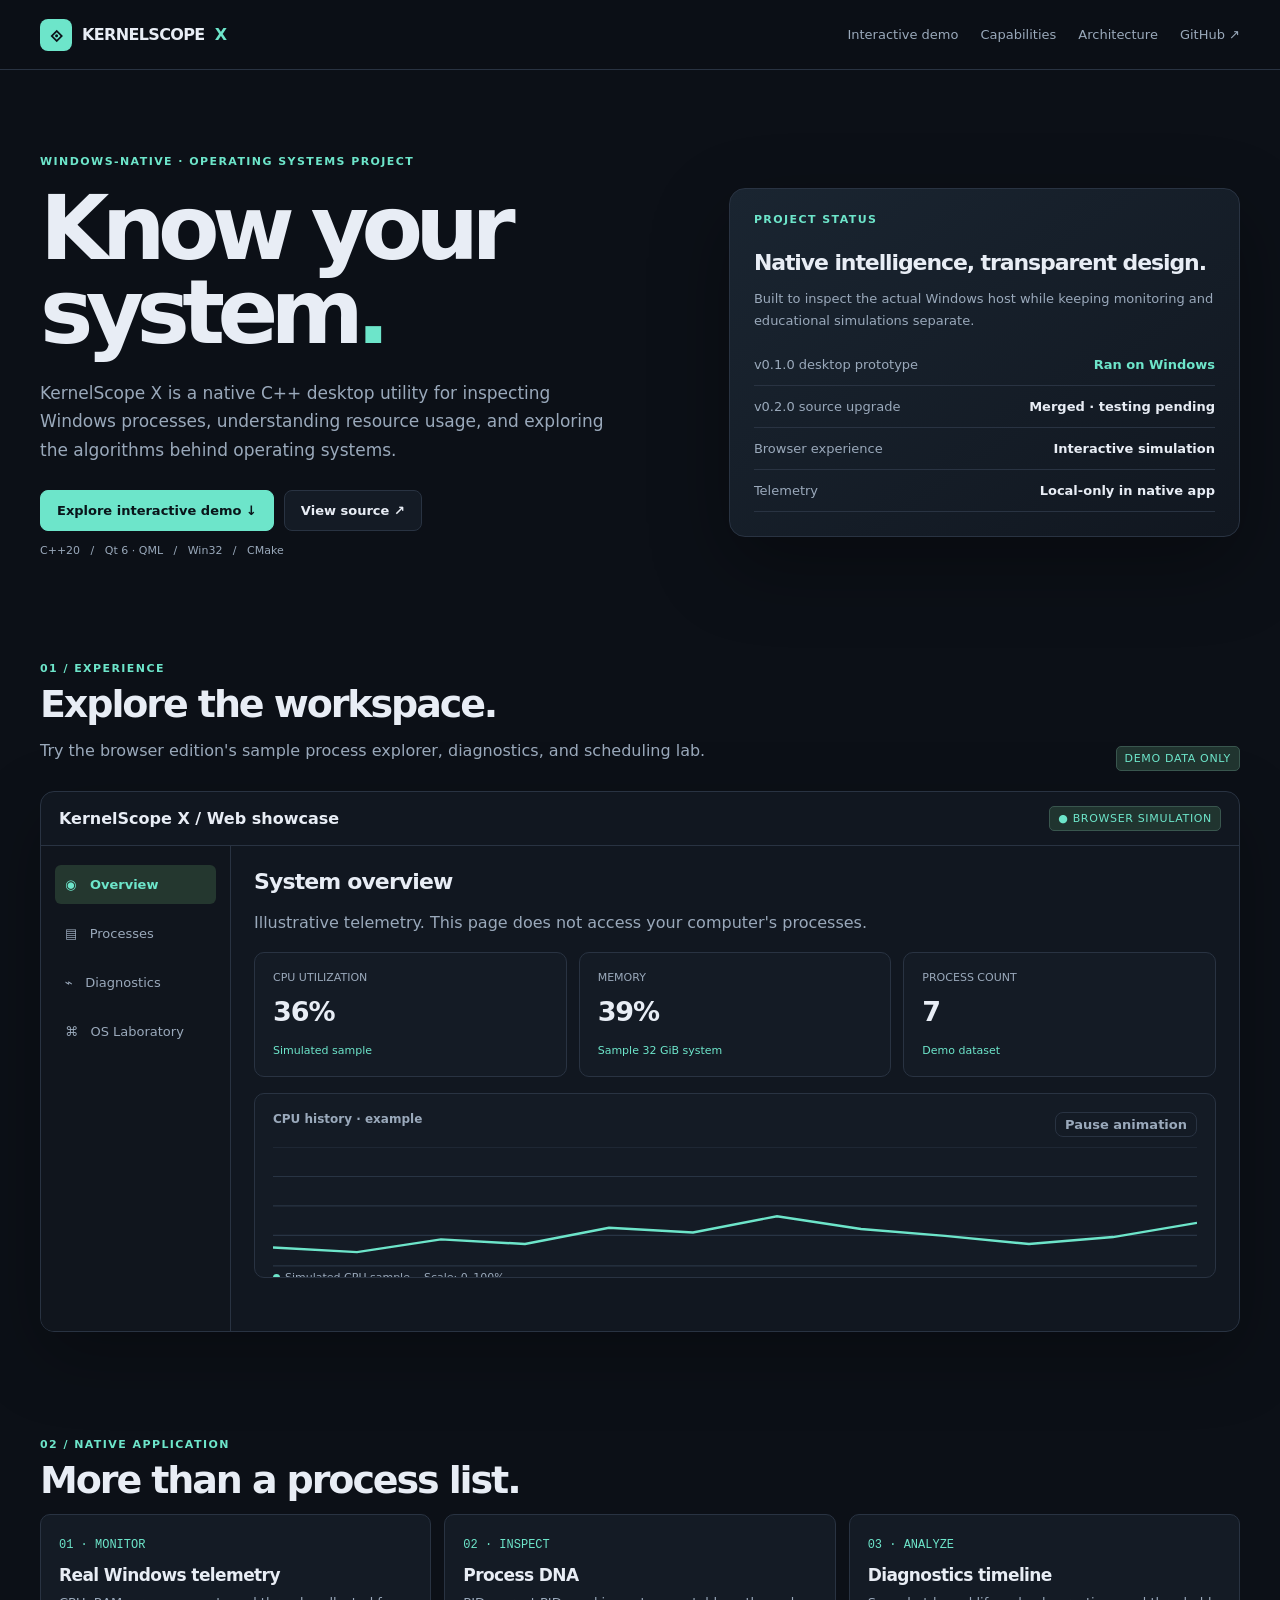
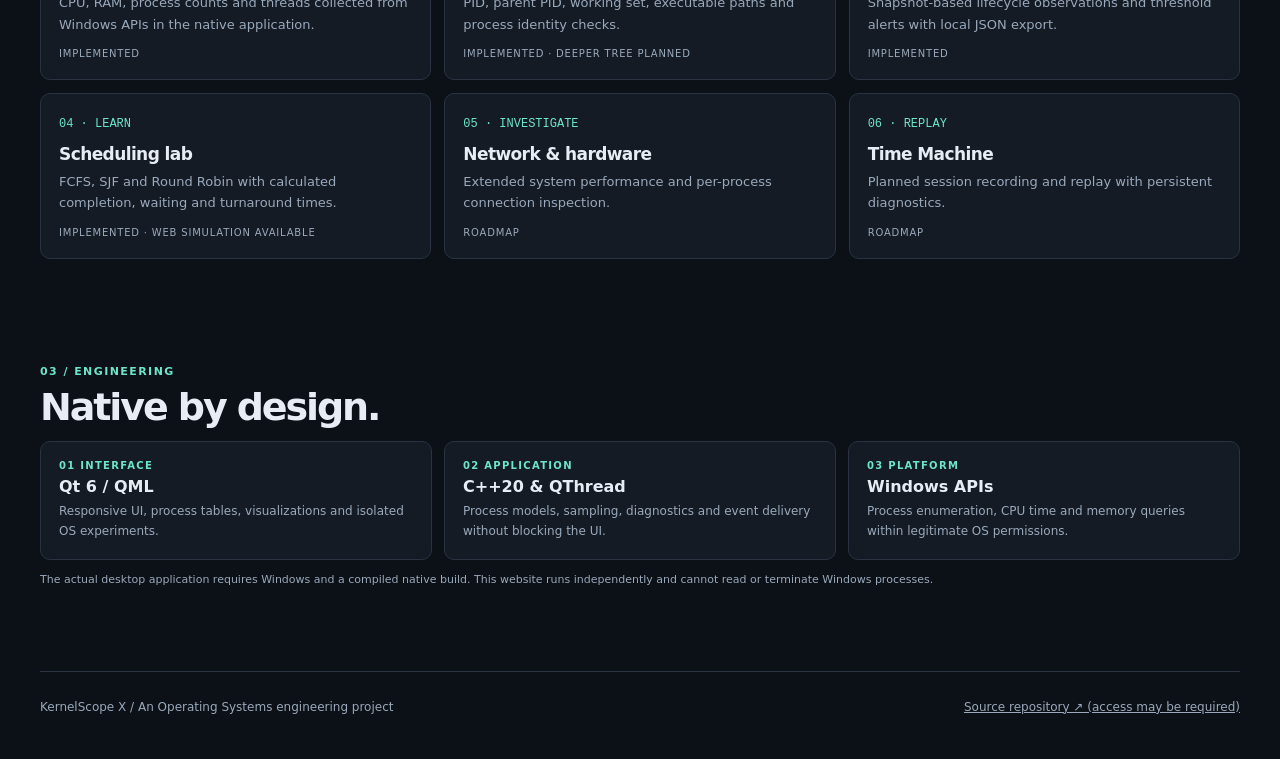
==== index.html @ 9f599de4 "Build interactive KernelScope X project showcase for GitHub Pages" ====
<!doctype html>
<html lang="en">
<head><meta charset="utf-8"><meta name="viewport" content="width=device-width,initial-scale=1"><meta name="description" content="KernelScope X — native Windows system intelligence and Operating Systems laboratory."><meta name="theme-color" content="#10151d"><title>KernelScope X — System Intelligence</title>
<style>
:root{color-scheme:dark;--bg:#0c1017;--panel:#141b25;--line:#293342;--txt:#e8edf5;--muted:#9aa9bb;--accent:#6de5ca;--blue:#93a8fc;--amber:#f6b879;font-family:Inter,"Segoe UI",system-ui,sans-serif}*{box-sizing:border-box}html{scroll-behavior:smooth}body{margin:0;background:var(--bg);color:var(--txt)}a{color:inherit;text-decoration:none}button,input,select,textarea{font:inherit}button,a,input,select,textarea{outline-offset:4px}button{cursor:pointer;color:inherit}header{height:70px;border-bottom:1px solid var(--line);display:flex;align-items:center;justify-content:space-between;gap:20px;padding:0 max(24px,calc((100vw - 1200px)/2));background:#0c1017e8;position:sticky;top:0;z-index:5;backdrop-filter:blur(14px)}.brand{font-weight:800;letter-spacing:-.04em;display:flex;gap:10px;align-items:center;white-space:nowrap}.mark{background:var(--accent);color:var(--bg);height:32px;width:32px;display:grid;place-items:center;border-radius:8px;font-size:21px}nav{display:flex;gap:22px;align-items:center;font-size:13px;color:var(--muted)}nav a:hover{color:var(--accent)}.wrap{width:min(1200px,calc(100% - 40px));margin:auto}.hero{padding:85px 0 55px;display:grid;grid-template-columns:1fr .8fr;gap:50px;align-items:center}.eyebrow,.label{font-size:11px;letter-spacing:.13em;color:var(--accent);font-weight:700;text-transform:uppercase}.hero h1{font-size:clamp(3rem,7vw,6.1rem);letter-spacing:-.085em;line-height:.94;margin:18px 0 25px;font-weight:750}.hero h1 span{color:var(--accent)}p{color:var(--muted);line-height:1.65}.lead{font-size:17px;max-width:580px}.actions{display:flex;flex-wrap:wrap;gap:10px;margin-top:26px}.btn{display:inline-flex;justify-content:center;align-items:center;gap:8px;border-radius:8px;padding:12px 16px;background:var(--panel);border:1px solid var(--line);font-weight:650;font-size:13px}.btn:hover{border-color:var(--accent)}.primary{background:var(--accent);border-color:var(--accent);color:#09151a}.system{border:1px solid var(--line);border-radius:16px;padding:24px;background:linear-gradient(145deg,#1a2531,#111720);box-shadow:0 28px 80px #0005}.system h2{font-size:22px;letter-spacing:-.05em;margin:24px 0 4px}.system .line{display:flex;justify-content:space-between;border-bottom:1px solid var(--line);padding:13px 0;gap:12px;font-size:13px}.system .line span:first-child{color:var(--muted)}.system p{font-size:13px}.section{padding:36px 0 70px;scroll-margin-top:70px}.section h2{font-size:clamp(25px,4vw,38px);letter-spacing:-.055em;margin:7px 0 12px}.section-heading{display:flex;justify-content:space-between;align-items:end;gap:16px;margin-bottom:20px}.section-heading p{margin:7px 0}.app{border:1px solid var(--line);border-radius:14px;overflow:hidden;background:#111720;box-shadow:0 25px 70px #0004}.appbar{display:flex;align-items:center;justify-content:space-between;padding:14px 18px;border-bottom:1px solid var(--line);gap:8px}.pill{font-size:11px;letter-spacing:.06em;background:#20342f;border:1px solid #39564e;color:var(--accent);padding:5px 8px;border-radius:5px;white-space:nowrap}.workspace{display:grid;grid-template-columns:190px 1fr;min-height:485px}.sidebar{padding:14px;border-right:1px solid var(--line);background:#10151d}.sidebar button{width:100%;border:0;background:none;text-align:left;color:var(--muted);padding:12px 10px;margin:5px 0;border-radius:6px;font-size:13px;white-space:nowrap}.sidebar button.active{background:#24372f;color:var(--accent);font-weight:700}.view{padding:23px;min-width:0}.view h3{margin:0 0 4px;font-size:22px;letter-spacing:-.04em}.view>p{font-size:12px;margin:4px 0 18px}.metrics{display:grid;grid-template-columns:repeat(3,1fr);gap:12px}.card,.metric,.feature{border:1px solid var(--line);border-radius:10px;background:var(--panel);padding:18px}.metric small{font-size:11px;color:var(--muted);display:block}.metric strong{font-size:27px;font-weight:710;letter-spacing:-.04em;display:block;margin:12px 0}.metric span{font-size:11px;color:var(--accent)}.chart{height:185px;position:relative;margin-top:16px;overflow:hidden}.chart svg{width:100%;height:120px;margin-top:10px}.chart-head{display:flex;justify-content:space-between;font-size:12px;color:var(--muted)}.legend{display:flex;gap:14px;flex-wrap:wrap;font-size:11px;color:var(--muted)}.dot{display:inline-block;width:7px;height:7px;background:var(--accent);border-radius:50%;margin-right:5px}.toolbar{display:flex;gap:8px;flex-wrap:wrap;margin-bottom:12px}input,select,textarea{border:1px solid #3a485c;background:#0e141d;color:var(--txt);padding:10px 12px;border-radius:7px;max-width:100%}input{min-width:0;flex:1}textarea{resize:vertical;width:100%;min-height:110px;font:13px/1.6 Consolas,monospace}.table-scroll{overflow:auto;max-height:285px;border:1px solid var(--line);border-radius:7px}table{border-collapse:collapse;width:100%;font-size:12px;text-align:left;white-space:nowrap}th{color:var(--muted);font-size:10px;text-transform:uppercase;letter-spacing:.06em;background:#202936;position:sticky;top:0}td,th{padding:12px;border-bottom:1px solid var(--line)}tbody tr:last-child td{border:0}tbody tr[data-pid]{cursor:pointer}tbody tr[data-pid]:hover,tbody tr.selected{background:#24372f}.inspector{margin-top:12px;display:flex;gap:22px;flex-wrap:wrap;font-size:12px;color:var(--muted)}.inspector b{color:var(--txt)}.notice{background:#2a241d;color:#efc69d;border:1px solid #59432a;padding:12px;border-radius:7px;font-size:12px;line-height:1.5}.events{margin-top:12px;display:grid;gap:6px}.event{display:grid;grid-template-columns:65px 1fr;gap:10px;border-bottom:1px solid var(--line);padding:13px 0;font-size:12px}.event time{color:var(--muted)}.lab{display:grid;grid-template-columns:1fr 1fr;gap:14px}.result{margin-top:14px;display:flex;gap:8px;flex-wrap:wrap}.result>div{flex:1;min-width:96px;background:var(--panel);border:1px solid var(--line);padding:12px;border-radius:7px;font-size:11px;color:var(--muted)}.result strong{display:block;font-size:22px;color:var(--txt);margin-top:5px}.gantt{display:flex;margin-top:15px;border-radius:6px;overflow:hidden;min-height:36px;font-size:11px;align-items:stretch}.gantt span{display:grid;place-items:center;min-width:0;overflow:hidden;white-space:nowrap;color:#0d1720;font-weight:700;border-right:1px solid #1b2937}.features{display:grid;grid-template-columns:repeat(3,1fr);gap:13px}.feature h3{font-size:17px;margin:13px 0 5px;letter-spacing:-.035em}.feature p{font-size:13px;margin:7px 0}.feature .num{font:12px monospace;color:var(--accent)}.feature .status{color:var(--muted);font-size:10px;text-transform:uppercase;letter-spacing:.08em}.architecture{display:grid;grid-template-columns:repeat(3,1fr);gap:12px}.architecture .card{position:relative}.architecture b{display:block;margin:6px 0}.architecture p{font-size:12px;margin:0}.footer{border-top:1px solid var(--line);display:flex;justify-content:space-between;gap:20px;flex-wrap:wrap;padding:28px 0 45px;font-size:12px;color:var(--muted)}.footer a{text-decoration:underline}.tiny{font-size:11px!important;color:var(--muted)}[hidden]{display:none!important}.error{color:#ffb7a9;font-size:12px}.architecture .label{font-size:10px}button:focus-visible,a:focus-visible,input:focus-visible,select:focus-visible,textarea:focus-visible{outline:2px solid var(--accent)}
@media(max-width:850px){.hero{grid-template-columns:1fr;gap:24px;padding:52px 0 30px}.workspace{grid-template-columns:1fr}.sidebar{display:flex;overflow:auto;border-right:0;border-bottom:1px solid var(--line);gap:4px;padding:8px}.sidebar button{width:auto;margin:0}.features{grid-template-columns:repeat(2,1fr)}.architecture{grid-template-columns:1fr}.metrics{gap:8px}.metric{padding:12px}.view{padding:16px}.hero h1{max-width:620px}nav{gap:13px}nav a:not(:last-child){display:none}}@media(max-width:480px){.wrap{width:calc(100% - 24px)}.metrics{grid-template-columns:1fr 1fr}.features,.lab{grid-template-columns:1fr}.hero h1{font-size:3.7rem}.section-heading{display:block}.appbar{padding:12px}.appbar b{font-size:13px}.chart{padding:12px}.view{padding:12px}.sidebar button{font-size:12px}.metric strong{font-size:23px}.section{padding-bottom:42px}}
</style>
</head><body>
<header><a class="brand" href="#top"><span class="mark" aria-hidden="true">⟐</span> KERNELSCOPE <span style="color:var(--accent)">X</span></a><nav><a href="#demo">Interactive demo</a><a href="#features">Capabilities</a><a href="#architecture">Architecture</a><a href="https://github.com/sudip09-sys/KernelScope-X">GitHub ↗</a></nav></header>
<main id="top" class="wrap">
<section class="hero"><div><div class="eyebrow">Windows-native · Operating Systems project</div><h1>Know your<br>system<span>.</span></h1><p class="lead">KernelScope X is a native C++ desktop utility for inspecting Windows processes, understanding resource usage, and exploring the algorithms behind operating systems.</p><div class="actions"><a href="#demo" class="btn primary">Explore interactive demo ↓</a><a href="https://github.com/sudip09-sys/KernelScope-X" class="btn">View source ↗</a></div><p class="tiny">C++20 &nbsp; / &nbsp; Qt 6 · QML &nbsp; / &nbsp; Win32 &nbsp; / &nbsp; CMake</p></div>
<div class="system"><div class="label">Project status</div><h2>Native intelligence, transparent design.</h2><p>Built to inspect the actual Windows host while keeping monitoring and educational simulations separate.</p><div class="line"><span>v0.1.0 desktop prototype</span><b style="color:var(--accent)">Ran on Windows</b></div><div class="line"><span>v0.2.0 source upgrade</span><b>Merged · testing pending</b></div><div class="line"><span>Browser experience</span><b>Interactive simulation</b></div><div class="line"><span>Telemetry</span><b>Local-only in native app</b></div></div>
</section>
<section id="demo" class="section"><div class="section-heading"><div><div class="eyebrow">01 / Experience</div><h2>Explore the workspace.</h2><p>Try the browser edition's sample process explorer, diagnostics, and scheduling lab.</p></div><span class="pill">DEMO DATA ONLY</span></div>
<div class="app"><div class="appbar"><b>KernelScope X / Web showcase</b><span class="pill">● BROWSER SIMULATION</span></div><div class="workspace">
<div class="sidebar" role="tablist" aria-label="Demo modules"><button role="tab" aria-selected="true" aria-controls="overview" class="active" data-view="overview">◉ &nbsp; Overview</button><button role="tab" aria-selected="false" aria-controls="processes" data-view="processes">▤ &nbsp; Processes</button><button role="tab" aria-selected="false" aria-controls="diagnostics" data-view="diagnostics">⌁ &nbsp; Diagnostics</button><button role="tab" aria-selected="false" aria-controls="lab" data-view="lab">⌘ &nbsp; OS Laboratory</button></div>
<div class="view">
<section role="tabpanel" id="overview"><h3>System overview</h3><p>Illustrative telemetry. This page does not access your computer's processes.</p><div class="metrics"><div class="metric"><small>CPU UTILIZATION</small><strong id="cpu">24%</strong><span>Simulated sample</span></div><div class="metric"><small>MEMORY</small><strong id="ram">39%</strong><span>Sample 32 GiB system</span></div><div class="metric"><small>PROCESS COUNT</small><strong>7</strong><span>Demo dataset</span></div></div><div class="card chart"><div class="chart-head"><b>CPU history · example</b><button class="btn" id="play" style="padding:4px 9px">Pause animation</button></div><svg viewBox="0 0 530 110" preserveAspectRatio="none" role="img" aria-label="Simulated CPU utilization line chart"><path d="M0 0H530 M0 27H530 M0 54H530 M0 81H530 M0 109H530" stroke="#283444" fill="none"/><polyline id="graph" fill="none" stroke="#6de5ca" stroke-width="2.4" vector-effect="non-scaling-stroke" points="0,95 80,78 160,87 240,48 320,74 400,53 530,82"/></svg><div class="legend"><span><i class="dot"></i>Simulated CPU sample</span><span>Scale: 0–100%</span></div></div></section>
<section role="tabpanel" id="processes" hidden><h3>Process explorer</h3><p>Search, sort, and inspect a fictional process dataset. No system actions are performed.</p><div class="toolbar"><input id="search" placeholder="Search name or PID" aria-label="Search processes"><select id="sort" aria-label="Sort sample processes"><option value="cpu">CPU descending</option><option value="ram">Memory descending</option><option value="name">Name A–Z</option><option value="pid">PID ascending</option></select></div><div class="table-scroll"><table><thead><tr><th>Process</th><th>PID</th><th>CPU</th><th>Memory</th><th>Threads</th></tr></thead><tbody id="rows"></tbody></table></div><div class="card inspector" id="inspector" aria-live="polite">Select a sample process to inspect its PID and parent.</div></section>
<section role="tabpanel" id="diagnostics" hidden><h3>Diagnostics</h3><p>Example resource observations and process lifecycle events.</p><div class="notice">Demo rule: three consecutive CPU samples above 85% trigger a sustained-high-CPU observation in the native desktop app.</div><div class="events"><div class="event"><time>10:41:05</time><span><b style="color:var(--accent)">START</b> editor.exe · PID 4120</span></div><div class="event"><time>10:41:08</time><span><b>OBSERVE</b> CPU sample rising</span></div><div class="event"><time>10:41:11</time><span><b style="color:var(--amber)">ALERT</b> Sustained high CPU · sample</span></div><div class="event"><time>10:41:16</time><span><b>EXIT</b> sample-worker.exe · PID 6112</span></div></div><p class="tiny">All events above are illustrative, not recorded from your device.</p></section>
<section role="tabpanel" id="lab" hidden><h3>CPU scheduling laboratory</h3><p>Enter a workload and calculate an actual simulated CPU schedule directly in your browser.</p><div class="lab"><div><label class="tiny" for="jobs">Process, arrival, burst (one per line)</label><textarea id="jobs" spellcheck="false">P1,0,8
P2,1,4
P3,2,9
P4,3,5</textarea></div><div><label class="tiny" for="algo">Scheduling algorithm</label><select id="algo" style="display:block;width:100%;margin-bottom:8px"><option>FCFS</option><option>SJF</option><option>Round Robin</option></select><label class="tiny" for="quantum">Time quantum (Round Robin)</label><input type="number" id="quantum" min="1" max="1000" value="3" style="width:100%;margin-bottom:8px"><button class="btn primary" id="run" style="width:100%">Run simulation</button></div></div><div id="error" class="error" role="alert"></div><div id="gantt" class="gantt" aria-label="Scheduling Gantt chart"></div><div id="segments" class="tiny" style="margin-top:5px;overflow-wrap:anywhere"></div><div id="results" class="result" aria-live="polite"></div><div class="table-scroll" style="margin-top:12px;max-height:180px"><table><thead><tr><th>Process</th><th>Arrival</th><th>Burst</th><th>Completion</th><th>Waiting</th><th>Turnaround</th><th>Response</th></tr></thead><tbody id="schedule"></tbody></table></div></section>
</div></div></div></section>
<section id="features" class="section"><div class="eyebrow">02 / Native application</div><h2>More than a process list.</h2><div class="features"><article class="feature"><span class="num">01 · MONITOR</span><h3>Real Windows telemetry</h3><p>CPU, RAM, process counts and threads collected from Windows APIs in the native application.</p><span class="status">Implemented</span></article><article class="feature"><span class="num">02 · INSPECT</span><h3>Process DNA</h3><p>PID, parent PID, working set, executable paths and process identity checks.</p><span class="status">Implemented · deeper tree planned</span></article><article class="feature"><span class="num">03 · ANALYZE</span><h3>Diagnostics timeline</h3><p>Snapshot-based lifecycle observations and threshold alerts with local JSON export.</p><span class="status">Implemented</span></article><article class="feature"><span class="num">04 · LEARN</span><h3>Scheduling lab</h3><p>FCFS, SJF and Round Robin with calculated completion, waiting and turnaround times.</p><span class="status">Implemented · web simulation available</span></article><article class="feature"><span class="num">05 · INVESTIGATE</span><h3>Network &amp; hardware</h3><p>Extended system performance and per-process connection inspection.</p><span class="status">Roadmap</span></article><article class="feature"><span class="num">06 · REPLAY</span><h3>Time Machine</h3><p>Planned session recording and replay with persistent diagnostics.</p><span class="status">Roadmap</span></article></div></section>
<section id="architecture" class="section"><div class="eyebrow">03 / Engineering</div><h2>Native by design.</h2><div class="architecture"><div class="card"><div class="label">01 Interface</div><b>Qt 6 / QML</b><p>Responsive UI, process tables, visualizations and isolated OS experiments.</p></div><div class="card"><div class="label">02 Application</div><b>C++20 &amp; QThread</b><p>Process models, sampling, diagnostics and event delivery without blocking the UI.</p></div><div class="card"><div class="label">03 Platform</div><b>Windows APIs</b><p>Process enumeration, CPU time and memory queries within legitimate OS permissions.</p></div></div><p class="tiny">The actual desktop application requires Windows and a compiled native build. This website runs independently and cannot read or terminate Windows processes.</p></section>
<footer class="footer"><span>KernelScope X / An Operating Systems engineering project</span><a href="https://github.com/sudip09-sys/KernelScope-X">Source repository ↗ (access may be required)</a></footer>
</main>
<script>
"use strict";
const $=id=>document.getElementById(id);
const tabs=[...document.querySelectorAll("[data-view]")];
tabs.forEach(btn=>btn.addEventListener("click",()=>{tabs.forEach(b=>{const selected=b===btn;b.classList.toggle("active",selected);b.setAttribute("aria-selected",String(selected));$(b.dataset.view).hidden=!selected});}));
let sample=[12,15,11,22,18,32,28,42,31,25,18,24],playing=true;
function tick(){if(!playing||document.hidden)return;const n=Math.max(4,Math.min(88,sample.at(-1)+(Math.random()-.48)*25));sample.push(n);sample.shift();$("cpu").textContent=Math.round(n)+"%";$("graph").setAttribute("points",sample.map((v,i)=>i*530/(sample.length-1)+","+(108-v*1.06)).join(" "));}
$("play").onclick=()=>{playing=!playing;$("play").textContent=playing?"Pause animation":"Resume animation"};setInterval(tick,1300);
const data=[{name:"editor.exe",pid:4120,ppid:1504,cpu:9.2,ram:570,threads:22},{name:"browser.exe",pid:5328,ppid:1504,cpu:7.1,ram:1264,threads:41},{name:"KernelScopeX.exe",pid:7032,ppid:1504,cpu:2.1,ram:186,threads:14},{name:"sample-worker.exe",pid:6112,ppid:4120,cpu:3.4,ram:94,threads:8},{name:"shell.exe",pid:1504,ppid:800,cpu:1.2,ram:230,threads:19},{name:"service-example.exe",pid:800,ppid:4,cpu:.4,ram:128,threads:7},{name:"audio-demo.exe",pid:2844,ppid:800,cpu:.6,ram:74,threads:5}];
let selected=null;function cells(row,values){values.forEach(v=>{const td=document.createElement("td");td.textContent=v;row.append(td)})}
function inspect(p){selected=p.pid;const el=$("inspector");el.replaceChildren();for(const [k,v] of [["Process",p.name],["PID",p.pid],["Parent PID",p.ppid],["Threads",p.threads]]){const a=document.createElement("span");a.textContent=k+": ";const b=document.createElement("b");b.textContent=v;a.append(b);el.append(a)}render()}
function render(){const q=$("search").value.toLowerCase().trim(),sort=$("sort").value;const list=data.filter(p=>p.name.toLowerCase().includes(q)||String(p.pid).includes(q));list.sort((a,b)=>sort==="name"?a.name.localeCompare(b.name):sort==="pid"?a.pid-b.pid:b[sort]-a[sort]);const body=$("rows");body.replaceChildren();for(const p of list){const tr=document.createElement("tr");tr.dataset.pid=p.pid;tr.tabIndex=0;tr.classList.toggle("selected",p.pid===selected);cells(tr,[p.name,p.pid,p.cpu.toFixed(1)+"%",p.ram+" MiB",p.threads]);tr.onclick=()=>inspect(p);tr.onkeydown=e=>{if(e.key==="Enter"||e.key===" "){e.preventDefault();inspect(p)}};body.append(tr)}if(!list.length){const tr=document.createElement("tr");const td=document.createElement("td");td.colSpan=5;td.textContent="No matching sample processes.";tr.append(td);body.append(tr)}}
$("search").oninput=render;$("sort").onchange=render;render();
function simulate(){
const error=$("error"),g=$("gantt"),out=$("results"),body=$("schedule");error.textContent="";g.replaceChildren();out.replaceChildren();body.replaceChildren();$("segments").textContent="";
try{
const lines=$("jobs").value.trim().split(/\r?\n/).filter(x=>x.trim());if(!lines.length||lines.length>24)throw Error("Enter between 1 and 24 processes.");
const names=new Set(),jobs=lines.map((l,i)=>{const a=l.split(",").map(x=>x.trim());if(a.length!==3||!a[0]||a[0].length>20||names.has(a[0])||!/^\d+$/.test(a[1])||!/^\d+$/.test(a[2]))throw Error("Use unique names and valid integer arrival/burst values.");names.add(a[0]);const arrival=Number(a[1]),burst=Number(a[2]);if(arrival>1000||burst<1||burst>1000)throw Error("Arrival must be 0–1000; burst must be 1–1000.");return{name:a[0],arrival,burst,left:burst,start:-1,finish:-1,i}});
const alg=$("algo").value,q=Number($("quantum").value);if(alg==="Round Robin"&&(!Number.isInteger(q)||q<1||q>1000))throw Error("Time quantum must be an integer from 1–1000.");
let t=0,n=0;const seg=[],order=jobs.slice().sort((a,b)=>a.arrival-b.arrival||a.i-b.i);function add(name,start,end){if(end<=start)return;const prev=seg.at(-1);if(prev&&prev.name===name&&prev.end===start)prev.end=end;else seg.push({name,start,end})}function run(p,d){if(p.start<0)p.start=t;add(p.name,t,t+d);t+=d;p.left-=d;if(!p.left){p.finish=t;n++}}
if(alg==="Round Robin"){let k=0,ready=[];while(n<jobs.length){while(k<order.length&&order[k].arrival<=t)ready.push(order[k++]);if(!ready.length){add("Idle",t,order[k].arrival);t=order[k].arrival;continue}const p=ready.shift();run(p,Math.min(q,p.left));while(k<order.length&&order[k].arrival<=t)ready.push(order[k++]);if(p.left)ready.push(p)}}else{while(n<jobs.length){const ready=order.filter(p=>p.left&&p.arrival<=t);if(!ready.length){const next=order.find(p=>p.left);add("Idle",t,next.arrival);t=next.arrival;continue}if(alg==="SJF")ready.sort((a,b)=>a.burst-b.burst||a.arrival-b.arrival||a.i-b.i);run(ready[0],ready[0].left)}}
let wait=0,turn=0,response=0;for(const p of jobs){const tat=p.finish-p.arrival,w=tat-p.burst,r=p.start-p.arrival;wait+=w;turn+=tat;response+=r;const tr=document.createElement("tr");cells(tr,[p.name,p.arrival,p.burst,p.finish,w,tat,r]);body.append(tr)}
for(const [name,v] of [["Average waiting",wait/jobs.length],["Average turnaround",turn/jobs.length],["Average response",response/jobs.length]]){const el=document.createElement("div");el.textContent=name;const strong=document.createElement("strong");strong.textContent=v.toFixed(2);el.append(strong);out.append(el)}
const colors=["#6de5ca","#93a8fc","#f6b879","#e59fce","#a9d293","#9dd5ef"];if(seg.length>500){$("segments").textContent="Schedule contains "+seg.length+" time segments; chart omitted for readability. Total time: "+t;}else{for(const s of seg){const bar=document.createElement("span");bar.style.flexGrow=s.end-s.start;bar.style.flexBasis="0";bar.style.background=s.name==="Idle"?"#8997a9":colors[jobs.findIndex(p=>p.name===s.name)%colors.length];bar.title=s.name+" | "+s.start+"–"+s.end;bar.textContent=s.name;g.append(bar)}$("segments").textContent=seg.slice(0,40).map(s=>s.name+" "+s.start+"–"+s.end).join(" · ")+(seg.length>40?" · …":"")+" | Total time: "+t}
}catch(e){error.textContent=e.message}}
$("run").onclick=simulate;simulate();
</script></body></html>
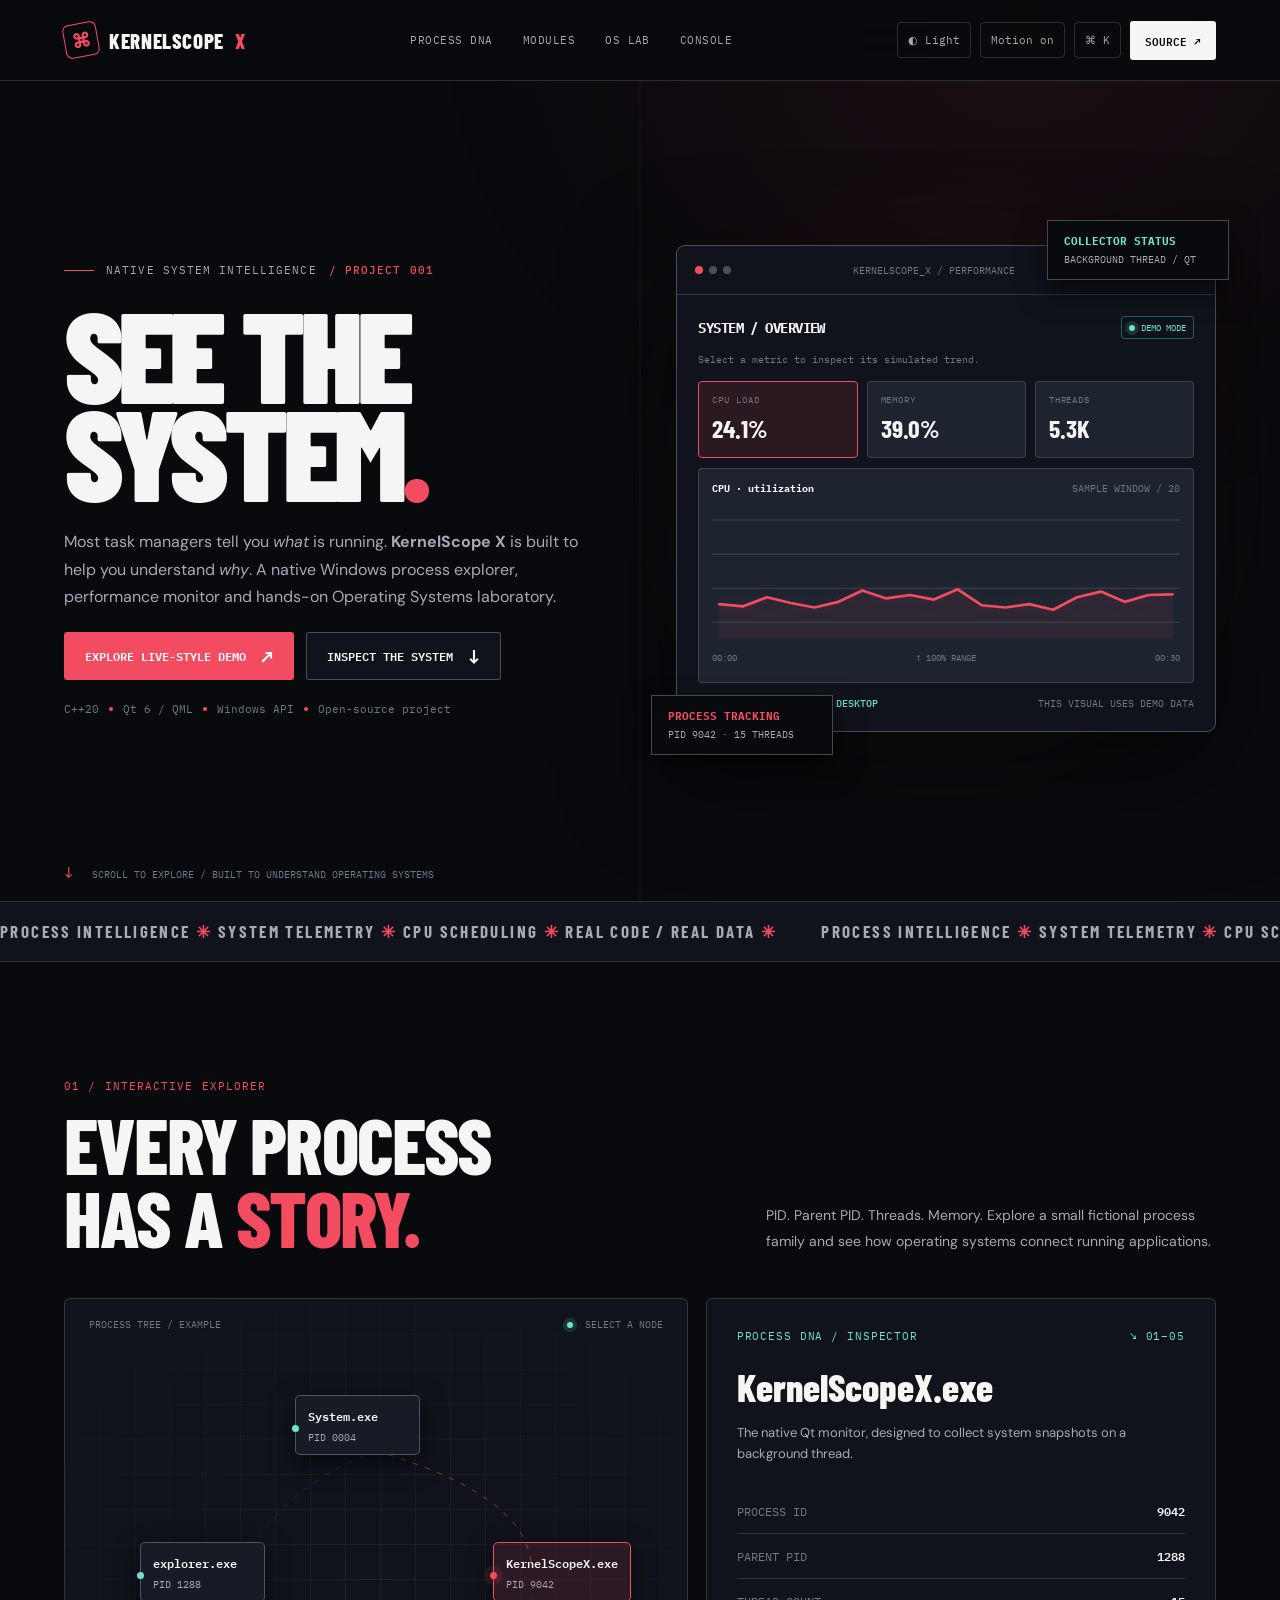
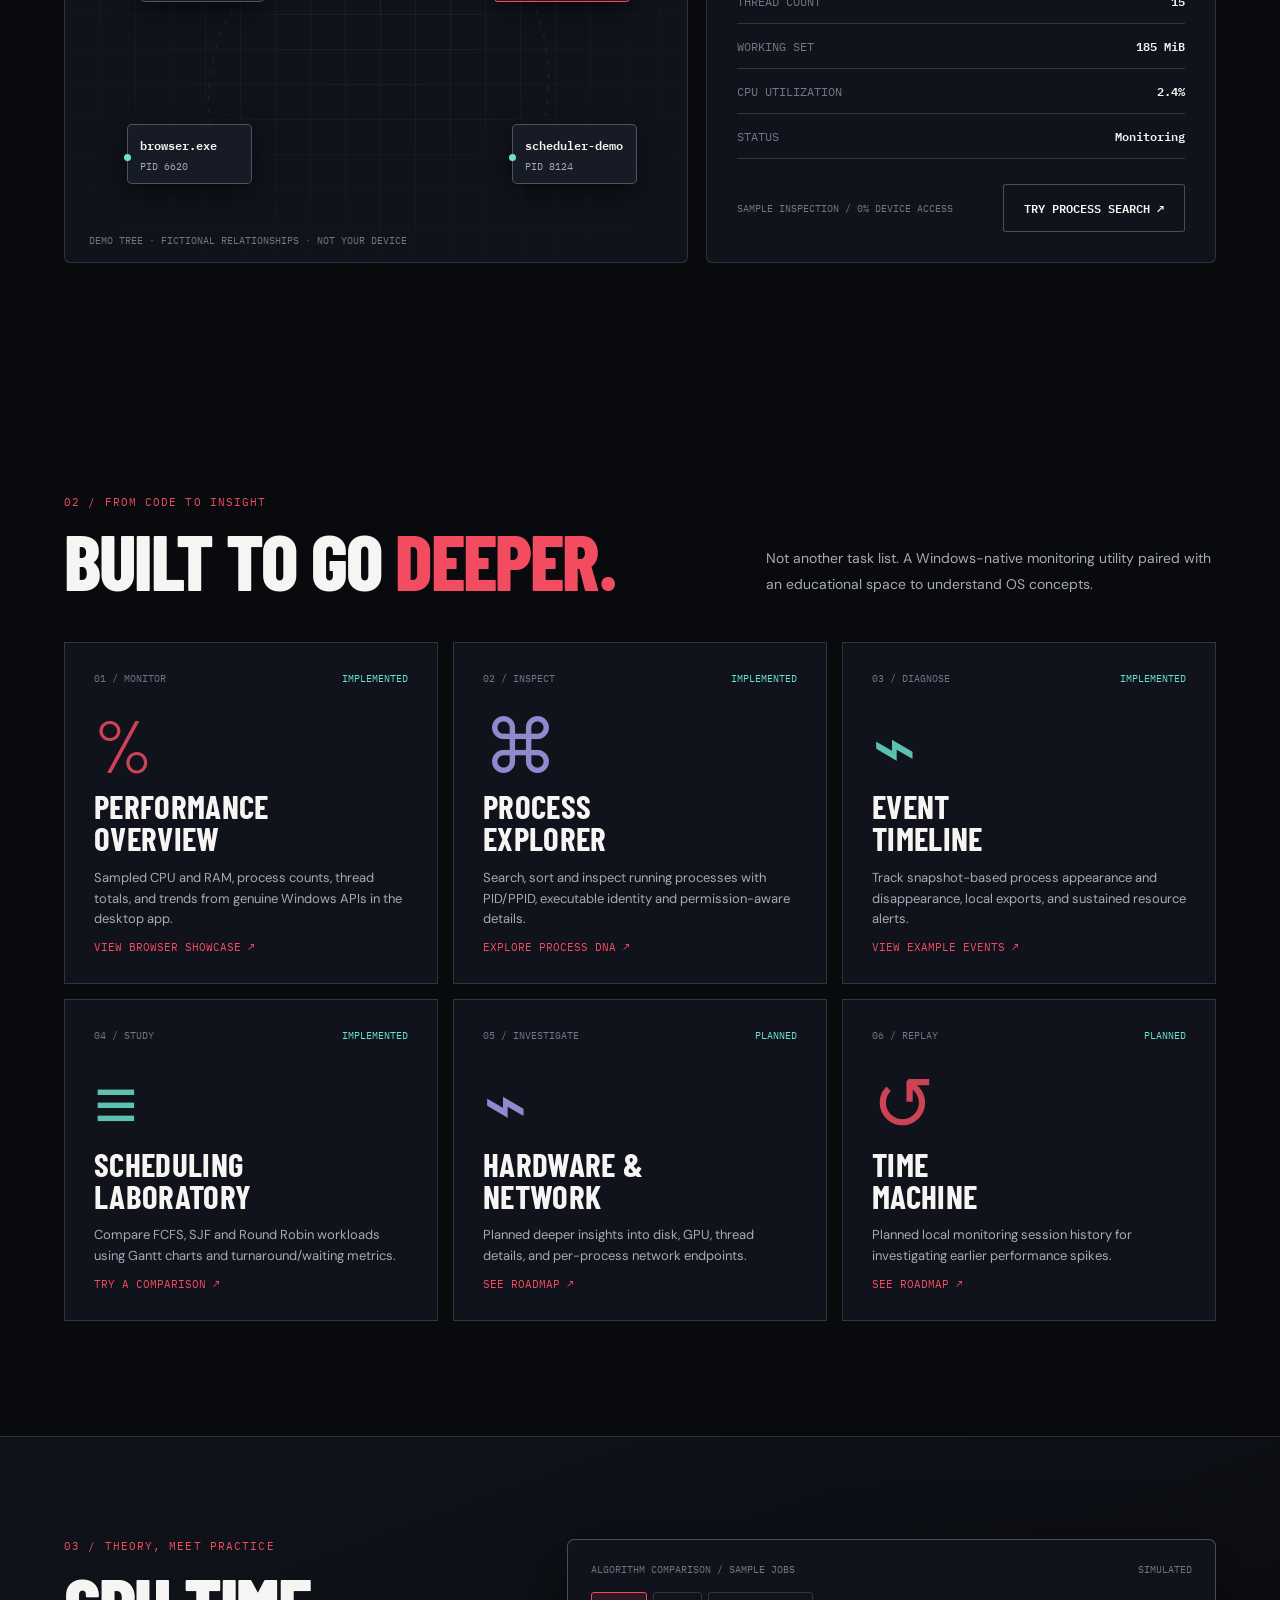
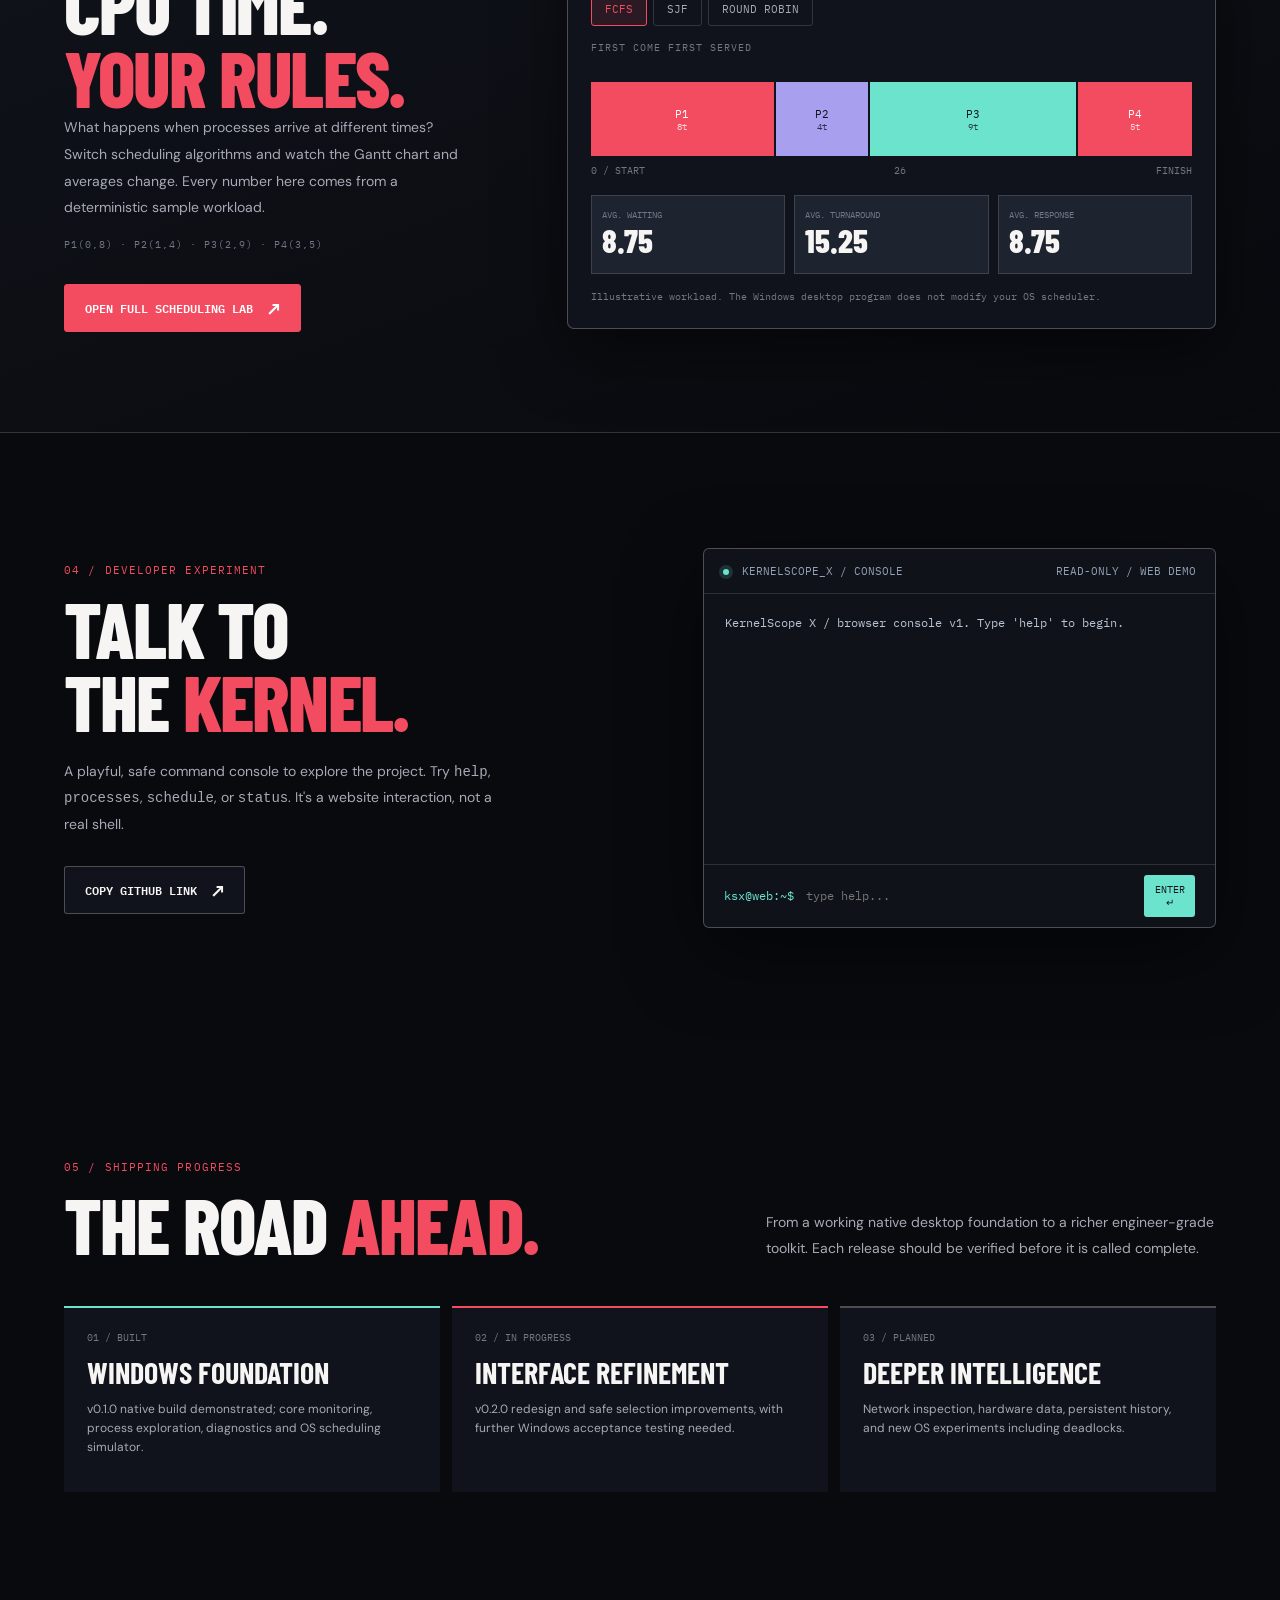
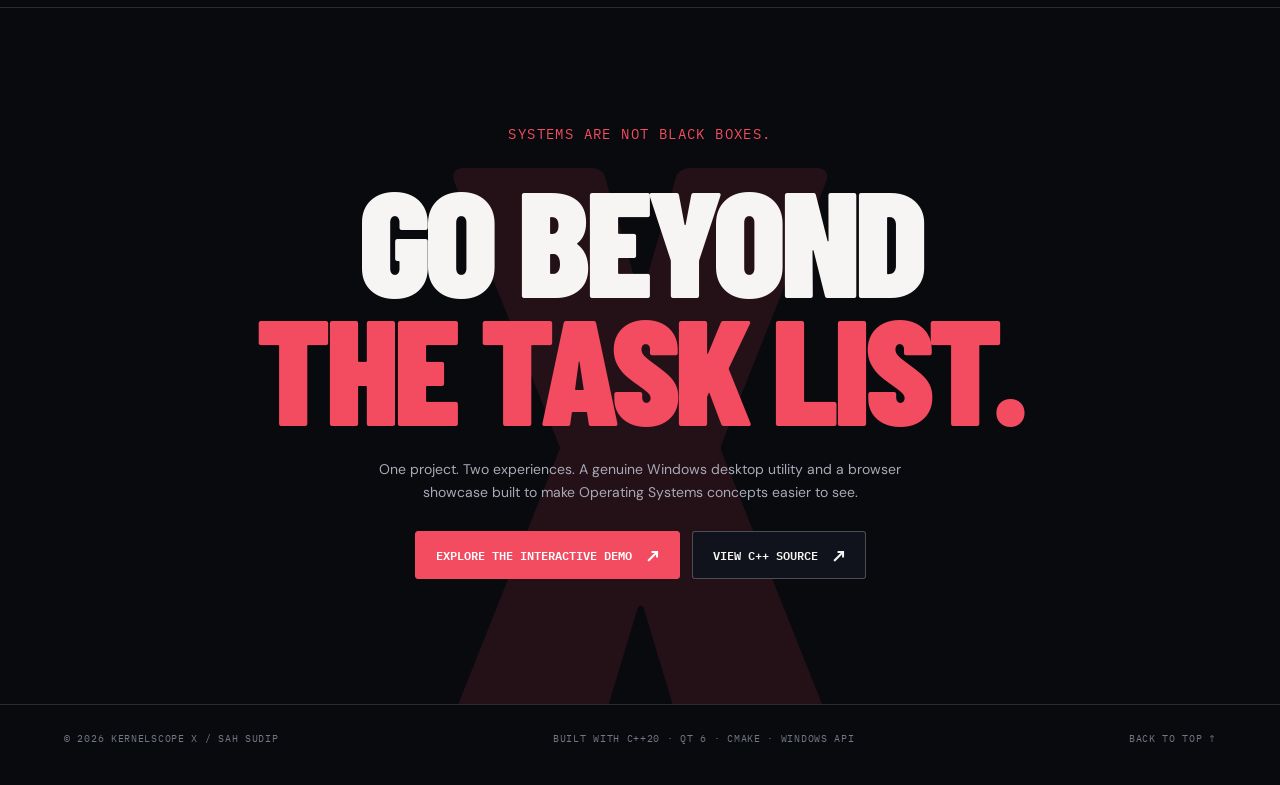
==== commit 4922f7e1: "Redesign KernelScope X homepage as cinematic interactive portfolio experience" ====
--- a/index.html
+++ b/index.html
@@ -1,56 +1,208 @@
 <!doctype html>
-<html lang="en">
-<head><meta charset="utf-8"><meta name="viewport" content="width=device-width,initial-scale=1"><meta name="description" content="KernelScope X — native Windows system intelligence and Operating Systems laboratory."><meta name="theme-color" content="#10151d"><title>KernelScope X — System Intelligence</title>
-<style>
-:root{color-scheme:dark;--bg:#0c1017;--panel:#141b25;--line:#293342;--txt:#e8edf5;--muted:#9aa9bb;--accent:#6de5ca;--blue:#93a8fc;--amber:#f6b879;font-family:Inter,"Segoe UI",system-ui,sans-serif}*{box-sizing:border-box}html{scroll-behavior:smooth}body{margin:0;background:var(--bg);color:var(--txt)}a{color:inherit;text-decoration:none}button,input,select,textarea{font:inherit}button,a,input,select,textarea{outline-offset:4px}button{cursor:pointer;color:inherit}header{height:70px;border-bottom:1px solid var(--line);display:flex;align-items:center;justify-content:space-between;gap:20px;padding:0 max(24px,calc((100vw - 1200px)/2));background:#0c1017e8;position:sticky;top:0;z-index:5;backdrop-filter:blur(14px)}.brand{font-weight:800;letter-spacing:-.04em;display:flex;gap:10px;align-items:center;white-space:nowrap}.mark{background:var(--accent);color:var(--bg);height:32px;width:32px;display:grid;place-items:center;border-radius:8px;font-size:21px}nav{display:flex;gap:22px;align-items:center;font-size:13px;color:var(--muted)}nav a:hover{color:var(--accent)}.wrap{width:min(1200px,calc(100% - 40px));margin:auto}.hero{padding:85px 0 55px;display:grid;grid-template-columns:1fr .8fr;gap:50px;align-items:center}.eyebrow,.label{font-size:11px;letter-spacing:.13em;color:var(--accent);font-weight:700;text-transform:uppercase}.hero h1{font-size:clamp(3rem,7vw,6.1rem);letter-spacing:-.085em;line-height:.94;margin:18px 0 25px;font-weight:750}.hero h1 span{color:var(--accent)}p{color:var(--muted);line-height:1.65}.lead{font-size:17px;max-width:580px}.actions{display:flex;flex-wrap:wrap;gap:10px;margin-top:26px}.btn{display:inline-flex;justify-content:center;align-items:center;gap:8px;border-radius:8px;padding:12px 16px;background:var(--panel);border:1px solid var(--line);font-weight:650;font-size:13px}.btn:hover{border-color:var(--accent)}.primary{background:var(--accent);border-color:var(--accent);color:#09151a}.system{border:1px solid var(--line);border-radius:16px;padding:24px;background:linear-gradient(145deg,#1a2531,#111720);box-shadow:0 28px 80px #0005}.system h2{font-size:22px;letter-spacing:-.05em;margin:24px 0 4px}.system .line{display:flex;justify-content:space-between;border-bottom:1px solid var(--line);padding:13px 0;gap:12px;font-size:13px}.system .line span:first-child{color:var(--muted)}.system p{font-size:13px}.section{padding:36px 0 70px;scroll-margin-top:70px}.section h2{font-size:clamp(25px,4vw,38px);letter-spacing:-.055em;margin:7px 0 12px}.section-heading{display:flex;justify-content:space-between;align-items:end;gap:16px;margin-bottom:20px}.section-heading p{margin:7px 0}.app{border:1px solid var(--line);border-radius:14px;overflow:hidden;background:#111720;box-shadow:0 25px 70px #0004}.appbar{display:flex;align-items:center;justify-content:space-between;padding:14px 18px;border-bottom:1px solid var(--line);gap:8px}.pill{font-size:11px;letter-spacing:.06em;background:#20342f;border:1px solid #39564e;color:var(--accent);padding:5px 8px;border-radius:5px;white-space:nowrap}.workspace{display:grid;grid-template-columns:190px 1fr;min-height:485px}.sidebar{padding:14px;border-right:1px solid var(--line);background:#10151d}.sidebar button{width:100%;border:0;background:none;text-align:left;color:var(--muted);padding:12px 10px;margin:5px 0;border-radius:6px;font-size:13px;white-space:nowrap}.sidebar button.active{background:#24372f;color:var(--accent);font-weight:700}.view{padding:23px;min-width:0}.view h3{margin:0 0 4px;font-size:22px;letter-spacing:-.04em}.view>p{font-size:12px;margin:4px 0 18px}.metrics{display:grid;grid-template-columns:repeat(3,1fr);gap:12px}.card,.metric,.feature{border:1px solid var(--line);border-radius:10px;background:var(--panel);padding:18px}.metric small{font-size:11px;color:var(--muted);display:block}.metric strong{font-size:27px;font-weight:710;letter-spacing:-.04em;display:block;margin:12px 0}.metric span{font-size:11px;color:var(--accent)}.chart{height:185px;position:relative;margin-top:16px;overflow:hidden}.chart svg{width:100%;height:120px;margin-top:10px}.chart-head{display:flex;justify-content:space-between;font-size:12px;color:var(--muted)}.legend{display:flex;gap:14px;flex-wrap:wrap;font-size:11px;color:var(--muted)}.dot{display:inline-block;width:7px;height:7px;background:var(--accent);border-radius:50%;margin-right:5px}.toolbar{display:flex;gap:8px;flex-wrap:wrap;margin-bottom:12px}input,select,textarea{border:1px solid #3a485c;background:#0e141d;color:var(--txt);padding:10px 12px;border-radius:7px;max-width:100%}input{min-width:0;flex:1}textarea{resize:vertical;width:100%;min-height:110px;font:13px/1.6 Consolas,monospace}.table-scroll{overflow:auto;max-height:285px;border:1px solid var(--line);border-radius:7px}table{border-collapse:collapse;width:100%;font-size:12px;text-align:left;white-space:nowrap}th{color:var(--muted);font-size:10px;text-transform:uppercase;letter-spacing:.06em;background:#202936;position:sticky;top:0}td,th{padding:12px;border-bottom:1px solid var(--line)}tbody tr:last-child td{border:0}tbody tr[data-pid]{cursor:pointer}tbody tr[data-pid]:hover,tbody tr.selected{background:#24372f}.inspector{margin-top:12px;display:flex;gap:22px;flex-wrap:wrap;font-size:12px;color:var(--muted)}.inspector b{color:var(--txt)}.notice{background:#2a241d;color:#efc69d;border:1px solid #59432a;padding:12px;border-radius:7px;font-size:12px;line-height:1.5}.events{margin-top:12px;display:grid;gap:6px}.event{display:grid;grid-template-columns:65px 1fr;gap:10px;border-bottom:1px solid var(--line);padding:13px 0;font-size:12px}.event time{color:var(--muted)}.lab{display:grid;grid-template-columns:1fr 1fr;gap:14px}.result{margin-top:14px;display:flex;gap:8px;flex-wrap:wrap}.result>div{flex:1;min-width:96px;background:var(--panel);border:1px solid var(--line);padding:12px;border-radius:7px;font-size:11px;color:var(--muted)}.result strong{display:block;font-size:22px;color:var(--txt);margin-top:5px}.gantt{display:flex;margin-top:15px;border-radius:6px;overflow:hidden;min-height:36px;font-size:11px;align-items:stretch}.gantt span{display:grid;place-items:center;min-width:0;overflow:hidden;white-space:nowrap;color:#0d1720;font-weight:700;border-right:1px solid #1b2937}.features{display:grid;grid-template-columns:repeat(3,1fr);gap:13px}.feature h3{font-size:17px;margin:13px 0 5px;letter-spacing:-.035em}.feature p{font-size:13px;margin:7px 0}.feature .num{font:12px monospace;color:var(--accent)}.feature .status{color:var(--muted);font-size:10px;text-transform:uppercase;letter-spacing:.08em}.architecture{display:grid;grid-template-columns:repeat(3,1fr);gap:12px}.architecture .card{position:relative}.architecture b{display:block;margin:6px 0}.architecture p{font-size:12px;margin:0}.footer{border-top:1px solid var(--line);display:flex;justify-content:space-between;gap:20px;flex-wrap:wrap;padding:28px 0 45px;font-size:12px;color:var(--muted)}.footer a{text-decoration:underline}.tiny{font-size:11px!important;color:var(--muted)}[hidden]{display:none!important}.error{color:#ffb7a9;font-size:12px}.architecture .label{font-size:10px}button:focus-visible,a:focus-visible,input:focus-visible,select:focus-visible,textarea:focus-visible{outline:2px solid var(--accent)}
-@media(max-width:850px){.hero{grid-template-columns:1fr;gap:24px;padding:52px 0 30px}.workspace{grid-template-columns:1fr}.sidebar{display:flex;overflow:auto;border-right:0;border-bottom:1px solid var(--line);gap:4px;padding:8px}.sidebar button{width:auto;margin:0}.features{grid-template-columns:repeat(2,1fr)}.architecture{grid-template-columns:1fr}.metrics{gap:8px}.metric{padding:12px}.view{padding:16px}.hero h1{max-width:620px}nav{gap:13px}nav a:not(:last-child){display:none}}@media(max-width:480px){.wrap{width:calc(100% - 24px)}.metrics{grid-template-columns:1fr 1fr}.features,.lab{grid-template-columns:1fr}.hero h1{font-size:3.7rem}.section-heading{display:block}.appbar{padding:12px}.appbar b{font-size:13px}.chart{padding:12px}.view{padding:12px}.sidebar button{font-size:12px}.metric strong{font-size:23px}.section{padding-bottom:42px}}
-</style>
-</head><body>
-<header><a class="brand" href="#top"><span class="mark" aria-hidden="true">⟐</span> KERNELSCOPE <span style="color:var(--accent)">X</span></a><nav><a href="#demo">Interactive demo</a><a href="#features">Capabilities</a><a href="#architecture">Architecture</a><a href="https://github.com/sudip09-sys/KernelScope-X">GitHub ↗</a></nav></header>
-<main id="top" class="wrap">
-<section class="hero"><div><div class="eyebrow">Windows-native · Operating Systems project</div><h1>Know your<br>system<span>.</span></h1><p class="lead">KernelScope X is a native C++ desktop utility for inspecting Windows processes, understanding resource usage, and exploring the algorithms behind operating systems.</p><div class="actions"><a href="#demo" class="btn primary">Explore interactive demo ↓</a><a href="https://github.com/sudip09-sys/KernelScope-X" class="btn">View source ↗</a></div><p class="tiny">C++20 &nbsp; / &nbsp; Qt 6 · QML &nbsp; / &nbsp; Win32 &nbsp; / &nbsp; CMake</p></div>
-<div class="system"><div class="label">Project status</div><h2>Native intelligence, transparent design.</h2><p>Built to inspect the actual Windows host while keeping monitoring and educational simulations separate.</p><div class="line"><span>v0.1.0 desktop prototype</span><b style="color:var(--accent)">Ran on Windows</b></div><div class="line"><span>v0.2.0 source upgrade</span><b>Merged · testing pending</b></div><div class="line"><span>Browser experience</span><b>Interactive simulation</b></div><div class="line"><span>Telemetry</span><b>Local-only in native app</b></div></div>
-</section>
-<section id="demo" class="section"><div class="section-heading"><div><div class="eyebrow">01 / Experience</div><h2>Explore the workspace.</h2><p>Try the browser edition's sample process explorer, diagnostics, and scheduling lab.</p></div><span class="pill">DEMO DATA ONLY</span></div>
-<div class="app"><div class="appbar"><b>KernelScope X / Web showcase</b><span class="pill">● BROWSER SIMULATION</span></div><div class="workspace">
-<div class="sidebar" role="tablist" aria-label="Demo modules"><button role="tab" aria-selected="true" aria-controls="overview" class="active" data-view="overview">◉ &nbsp; Overview</button><button role="tab" aria-selected="false" aria-controls="processes" data-view="processes">▤ &nbsp; Processes</button><button role="tab" aria-selected="false" aria-controls="diagnostics" data-view="diagnostics">⌁ &nbsp; Diagnostics</button><button role="tab" aria-selected="false" aria-controls="lab" data-view="lab">⌘ &nbsp; OS Laboratory</button></div>
-<div class="view">
-<section role="tabpanel" id="overview"><h3>System overview</h3><p>Illustrative telemetry. This page does not access your computer's processes.</p><div class="metrics"><div class="metric"><small>CPU UTILIZATION</small><strong id="cpu">24%</strong><span>Simulated sample</span></div><div class="metric"><small>MEMORY</small><strong id="ram">39%</strong><span>Sample 32 GiB system</span></div><div class="metric"><small>PROCESS COUNT</small><strong>7</strong><span>Demo dataset</span></div></div><div class="card chart"><div class="chart-head"><b>CPU history · example</b><button class="btn" id="play" style="padding:4px 9px">Pause animation</button></div><svg viewBox="0 0 530 110" preserveAspectRatio="none" role="img" aria-label="Simulated CPU utilization line chart"><path d="M0 0H530 M0 27H530 M0 54H530 M0 81H530 M0 109H530" stroke="#283444" fill="none"/><polyline id="graph" fill="none" stroke="#6de5ca" stroke-width="2.4" vector-effect="non-scaling-stroke" points="0,95 80,78 160,87 240,48 320,74 400,53 530,82"/></svg><div class="legend"><span><i class="dot"></i>Simulated CPU sample</span><span>Scale: 0–100%</span></div></div></section>
-<section role="tabpanel" id="processes" hidden><h3>Process explorer</h3><p>Search, sort, and inspect a fictional process dataset. No system actions are performed.</p><div class="toolbar"><input id="search" placeholder="Search name or PID" aria-label="Search processes"><select id="sort" aria-label="Sort sample processes"><option value="cpu">CPU descending</option><option value="ram">Memory descending</option><option value="name">Name A–Z</option><option value="pid">PID ascending</option></select></div><div class="table-scroll"><table><thead><tr><th>Process</th><th>PID</th><th>CPU</th><th>Memory</th><th>Threads</th></tr></thead><tbody id="rows"></tbody></table></div><div class="card inspector" id="inspector" aria-live="polite">Select a sample process to inspect its PID and parent.</div></section>
-<section role="tabpanel" id="diagnostics" hidden><h3>Diagnostics</h3><p>Example resource observations and process lifecycle events.</p><div class="notice">Demo rule: three consecutive CPU samples above 85% trigger a sustained-high-CPU observation in the native desktop app.</div><div class="events"><div class="event"><time>10:41:05</time><span><b style="color:var(--accent)">START</b> editor.exe · PID 4120</span></div><div class="event"><time>10:41:08</time><span><b>OBSERVE</b> CPU sample rising</span></div><div class="event"><time>10:41:11</time><span><b style="color:var(--amber)">ALERT</b> Sustained high CPU · sample</span></div><div class="event"><time>10:41:16</time><span><b>EXIT</b> sample-worker.exe · PID 6112</span></div></div><p class="tiny">All events above are illustrative, not recorded from your device.</p></section>
-<section role="tabpanel" id="lab" hidden><h3>CPU scheduling laboratory</h3><p>Enter a workload and calculate an actual simulated CPU schedule directly in your browser.</p><div class="lab"><div><label class="tiny" for="jobs">Process, arrival, burst (one per line)</label><textarea id="jobs" spellcheck="false">P1,0,8
-P2,1,4
-P3,2,9
-P4,3,5</textarea></div><div><label class="tiny" for="algo">Scheduling algorithm</label><select id="algo" style="display:block;width:100%;margin-bottom:8px"><option>FCFS</option><option>SJF</option><option>Round Robin</option></select><label class="tiny" for="quantum">Time quantum (Round Robin)</label><input type="number" id="quantum" min="1" max="1000" value="3" style="width:100%;margin-bottom:8px"><button class="btn primary" id="run" style="width:100%">Run simulation</button></div></div><div id="error" class="error" role="alert"></div><div id="gantt" class="gantt" aria-label="Scheduling Gantt chart"></div><div id="segments" class="tiny" style="margin-top:5px;overflow-wrap:anywhere"></div><div id="results" class="result" aria-live="polite"></div><div class="table-scroll" style="margin-top:12px;max-height:180px"><table><thead><tr><th>Process</th><th>Arrival</th><th>Burst</th><th>Completion</th><th>Waiting</th><th>Turnaround</th><th>Response</th></tr></thead><tbody id="schedule"></tbody></table></div></section>
-</div></div></div></section>
-<section id="features" class="section"><div class="eyebrow">02 / Native application</div><h2>More than a process list.</h2><div class="features"><article class="feature"><span class="num">01 · MONITOR</span><h3>Real Windows telemetry</h3><p>CPU, RAM, process counts and threads collected from Windows APIs in the native application.</p><span class="status">Implemented</span></article><article class="feature"><span class="num">02 · INSPECT</span><h3>Process DNA</h3><p>PID, parent PID, working set, executable paths and process identity checks.</p><span class="status">Implemented · deeper tree planned</span></article><article class="feature"><span class="num">03 · ANALYZE</span><h3>Diagnostics timeline</h3><p>Snapshot-based lifecycle observations and threshold alerts with local JSON export.</p><span class="status">Implemented</span></article><article class="feature"><span class="num">04 · LEARN</span><h3>Scheduling lab</h3><p>FCFS, SJF and Round Robin with calculated completion, waiting and turnaround times.</p><span class="status">Implemented · web simulation available</span></article><article class="feature"><span class="num">05 · INVESTIGATE</span><h3>Network &amp; hardware</h3><p>Extended system performance and per-process connection inspection.</p><span class="status">Roadmap</span></article><article class="feature"><span class="num">06 · REPLAY</span><h3>Time Machine</h3><p>Planned session recording and replay with persistent diagnostics.</p><span class="status">Roadmap</span></article></div></section>
-<section id="architecture" class="section"><div class="eyebrow">03 / Engineering</div><h2>Native by design.</h2><div class="architecture"><div class="card"><div class="label">01 Interface</div><b>Qt 6 / QML</b><p>Responsive UI, process tables, visualizations and isolated OS experiments.</p></div><div class="card"><div class="label">02 Application</div><b>C++20 &amp; QThread</b><p>Process models, sampling, diagnostics and event delivery without blocking the UI.</p></div><div class="card"><div class="label">03 Platform</div><b>Windows APIs</b><p>Process enumeration, CPU time and memory queries within legitimate OS permissions.</p></div></div><p class="tiny">The actual desktop application requires Windows and a compiled native build. This website runs independently and cannot read or terminate Windows processes.</p></section>
-<footer class="footer"><span>KernelScope X / An Operating Systems engineering project</span><a href="https://github.com/sudip09-sys/KernelScope-X">Source repository ↗ (access may be required)</a></footer>
+<html lang="en" data-theme="dark" data-motion="on">
+<head>
+<meta charset="utf-8">
+<meta name="viewport" content="width=device-width,initial-scale=1">
+<meta name="theme-color" content="#090a0e">
+<meta name="description" content="KernelScope X — A native C++20 / Qt 6 Windows Task Manager and system intelligence project. Explore the interactive process map, scheduling lab and developer console.">
+<title>KernelScope X — See the System.</title>
+<link rel="preconnect" href="https://fonts.googleapis.com">
+<link rel="preconnect" href="https://fonts.gstatic.com" crossorigin>
+<link href="https://fonts.googleapis.com/css2?family=Barlow+Condensed:wght@600;700;800;900&family=DM+Sans:wght@400;500;600;700&family=IBM+Plex+Mono:wght@400;500;600;700&display=swap" rel="stylesheet">
+<link rel="stylesheet" href="site.css?v=20261123-2">
+<script src="site.js?v=20261123-2" defer></script>
+</head>
+<body>
+<a class="skip" href="#main">Skip to content</a>
+<div class="progress" aria-hidden="true"><span id="progress-line"></span></div>
+<header class="site-header">
+  <div class="shell header-inner">
+    <a class="wordmark" href="#overview" aria-label="KernelScope X, back to top"><span class="mark" aria-hidden="true">⌘</span>KERNELSCOPE<span>X</span></a>
+    <nav class="desktop-nav" aria-label="Main navigation">
+      <a href="#workspace">PROCESS DNA</a>
+      <a href="#modules">MODULES</a>
+      <a href="#laboratory">OS LAB</a>
+      <a href="#console">CONSOLE</a>
+    </nav>
+    <div class="header-actions">
+      <button type="button" class="text-button" id="theme-toggle" aria-pressed="false" aria-label="Toggle light or dark theme">◐ Light</button>
+      <button type="button" class="text-button" id="motion-toggle" aria-pressed="true" title="Reduce animations">Motion on</button>
+      <button type="button" class="icon-button" id="palette-open" aria-label="Open quick navigation command palette" title="Quick navigation: Ctrl or Cmd + K">⌘ K</button>
+      <a class="header-link" href="https://github.com/sudip09-sys/KernelScope-X" target="_blank" rel="noopener noreferrer">SOURCE <span aria-hidden="true">↗</span></a>
+      <button type="button" class="text-button menu-toggle" id="menu-toggle" aria-expanded="false" aria-controls="mobile-nav">Menu +</button>
+    </div>
+  </div>
+  <nav class="mobile-nav" id="mobile-nav" aria-label="Mobile navigation" hidden>
+    <a href="#workspace">Process DNA</a><a href="#modules">Modules</a><a href="#laboratory">OS Laboratory</a><a href="#console">Console</a><a href="demo.html#demo">Full interactive demo ↗</a>
+  </nav>
+</header>
+<main id="main">
+  <section class="hero shell" id="overview" aria-labelledby="hero-title">
+    <div class="hero-copy">
+      <p class="kicker">NATIVE SYSTEM INTELLIGENCE <b>/ PROJECT 001</b></p>
+      <h1 id="hero-title"><span>SEE THE</span><span>SYSTEM<em>.</em></span></h1>
+      <p class="summary">Most task managers tell you <i>what</i> is running. <strong>KernelScope X</strong> is built to help you understand <i>why</i>. A native Windows process explorer, performance monitor and hands-on Operating Systems laboratory.</p>
+      <div class="actions">
+        <a class="cta cta-primary" href="demo.html#demo">EXPLORE LIVE-STYLE DEMO <span class="arrow" aria-hidden="true">↗</span></a>
+        <a class="cta cta-secondary" href="#workspace">INSPECT THE SYSTEM <span class="arrow" aria-hidden="true">↓</span></a>
+      </div>
+      <p class="sub">C++20 <i></i> Qt 6 / QML <i></i> Windows API <i></i> Open-source project</p>
+    </div>
+    <div class="hero-visual" id="hero-stage" aria-label="Interactive simulated system dashboard">
+      <div class="visual-halo" aria-hidden="true"></div>
+      <div class="desktop" id="hero-panel">
+        <div class="desktop-top"><span class="window-dots" aria-hidden="true"><i></i><i></i><i></i></span><span>KERNELSCOPE_X / PERFORMANCE</span><span>SIMULATION</span></div>
+        <div class="desktop-body">
+          <div class="monitor-head"><strong>SYSTEM / OVERVIEW</strong><span class="live-pill"><span class="pulse"></span>DEMO MODE</span></div>
+          <p class="monitor-meta">Select a metric to inspect its simulated trend.</p>
+          <div class="monitor-cards" aria-label="Choose simulated metric">
+            <button class="monitor-card" type="button" data-metric="cpu" aria-pressed="true"><span>CPU LOAD</span><strong>24.1%</strong></button>
+            <button class="monitor-card" type="button" data-metric="memory" aria-pressed="false"><span>MEMORY</span><strong>39.0%</strong></button>
+            <button class="monitor-card" type="button" data-metric="threads" aria-pressed="false"><span>THREADS</span><strong>5.3K</strong></button>
+          </div>
+          <div class="monitor-chart">
+            <div class="chart-title"><b id="chart-selected">CPU · utilization</b><span>SAMPLE WINDOW / 20</span></div>
+            <svg viewBox="0 0 520 125" preserveAspectRatio="none" role="img" aria-label="Animated illustration of a simulated performance trend">
+              <g class="grid-lines"><path d="M0 15H520 M0 45H520 M0 75H520 M0 105H520"/></g>
+              <path id="trace-area" class="trace-area" d="M8,100 L512,100 L512,119 L8,119 Z"></path>
+              <polyline id="trace-line" class="trace" points="8,100 512,100"></polyline>
+            </svg>
+            <div class="chart-legend"><span>00:00</span><span>↑ 100% RANGE</span><span>00:30</span></div>
+          </div>
+          <div class="desktop-bottom"><span>BACKEND <strong>WIN32 / NATIVE DESKTOP</strong></span><span>THIS VISUAL USES DEMO DATA</span></div>
+        </div>
+      </div>
+      <div class="floating-tag one" aria-hidden="true"><b>PROCESS TRACKING</b><span>PID 9042 · 15 THREADS</span></div>
+      <div class="floating-tag two" aria-hidden="true"><b>COLLECTOR STATUS</b><span>BACKGROUND THREAD / QT</span></div>
+    </div>
+    <div class="hero-foot"><span class="down" aria-hidden="true">↓</span> SCROLL TO EXPLORE <span aria-hidden="true">/</span> BUILT TO UNDERSTAND OPERATING SYSTEMS</div>
+  </section>
+
+  <div class="strip" aria-hidden="true"><div class="strip-track">
+    <span>PROCESS INTELLIGENCE <b>✳</b> SYSTEM TELEMETRY <b>✳</b> CPU SCHEDULING <b>✳</b> REAL CODE / REAL DATA <b>✳</b> </span>
+    <span>PROCESS INTELLIGENCE <b>✳</b> SYSTEM TELEMETRY <b>✳</b> CPU SCHEDULING <b>✳</b> REAL CODE / REAL DATA <b>✳</b> </span>
+  </div></div>
+
+  <section class="section shell" id="workspace" aria-labelledby="workspace-title">
+    <div class="section-top reveal"><div><p class="eyebrow">01 / INTERACTIVE EXPLORER</p><h2 class="section-title" id="workspace-title">EVERY PROCESS<br>HAS A <em>STORY.</em></h2></div><p class="section-desc">PID. Parent PID. Threads. Memory. Explore a small fictional process family and see how operating systems connect running applications.</p></div>
+    <div class="workspace-grid">
+      <div class="process-map reveal" aria-label="Interactive process family map with example data">
+        <div class="map-top"><span>PROCESS TREE / EXAMPLE</span><span><span class="pulse"></span> SELECT A NODE</span></div>
+        <svg class="map-line" viewBox="0 0 100 100" preserveAspectRatio="none" aria-hidden="true">
+          <path data-to="shell" d="M50 27 Q35 33 28 48"/>
+          <path data-to="studio" d="M50 27 Q75 35 75 48"/>
+          <path data-to="browser" d="M28 53 Q21 65 24 80"/>
+          <path data-to="lab" d="M75 53 Q80 66 76 80"/>
+        </svg>
+        <button type="button" class="node" data-node="system" aria-pressed="false"><strong>System.exe</strong><small>PID 0004</small></button>
+        <button type="button" class="node" data-node="shell" aria-pressed="false"><strong>explorer.exe</strong><small>PID 1288</small></button>
+        <button type="button" class="node" data-node="studio" aria-pressed="true"><strong>KernelScopeX.exe</strong><small>PID 9042</small></button>
+        <button type="button" class="node" data-node="browser" aria-pressed="false"><strong>browser.exe</strong><small>PID 6620</small></button>
+        <button type="button" class="node" data-node="lab" aria-pressed="false"><strong>scheduler-demo</strong><small>PID 8124</small></button>
+        <div class="map-footer">DEMO TREE · FICTIONAL RELATIONSHIPS · NOT YOUR DEVICE</div>
+      </div>
+      <aside class="process-panel reveal" aria-live="polite" aria-labelledby="process-name">
+        <div class="panel-label"><span>PROCESS DNA / INSPECTOR</span><span>↘ 01–05</span></div>
+        <h3 id="process-name">KernelScopeX.exe</h3>
+        <p class="process-description" id="process-desc">Inspect a process to see its resource usage and family relationship.</p>
+        <div class="facts">
+          <div class="kv"><span>PROCESS ID</span><strong id="process-pid">9042</strong></div>
+          <div class="kv"><span>PARENT PID</span><strong id="process-parent">1288</strong></div>
+          <div class="kv"><span>THREAD COUNT</span><strong id="process-threads">15</strong></div>
+          <div class="kv"><span>WORKING SET</span><strong id="process-memory">185 MiB</strong></div>
+          <div class="kv"><span>CPU UTILIZATION</span><strong id="process-cpu">2.4%</strong></div>
+          <div class="kv"><span>STATUS</span><strong id="process-status">Monitoring</strong></div>
+        </div>
+        <div class="panel-bottom"><span class="note">SAMPLE INSPECTION / 0% DEVICE ACCESS</span><a class="cta cta-secondary" href="demo.html#demo">TRY PROCESS SEARCH ↗</a></div>
+      </aside>
+    </div>
+  </section>
+
+  <section class="section shell" id="modules" aria-labelledby="modules-title">
+    <div class="section-top reveal"><div><p class="eyebrow">02 / FROM CODE TO INSIGHT</p><h2 class="section-title" id="modules-title">BUILT TO GO <em>DEEPER.</em></h2></div><p class="section-desc">Not another task list. A Windows-native monitoring utility paired with an educational space to understand OS concepts.</p></div>
+    <div class="feature-grid">
+      <article class="feature-card reveal"><div class="topline"><span>01 / MONITOR</span><span>IMPLEMENTED</span></div><div class="glyph" aria-hidden="true">%</div><h3>PERFORMANCE<br>OVERVIEW</h3><p>Sampled CPU and RAM, process counts, thread totals, and trends from genuine Windows APIs in the desktop app.</p><a href="demo.html#demo">VIEW BROWSER SHOWCASE ↗</a></article>
+      <article class="feature-card reveal"><div class="topline"><span>02 / INSPECT</span><span>IMPLEMENTED</span></div><div class="glyph alt" aria-hidden="true">⌘</div><h3>PROCESS<br>EXPLORER</h3><p>Search, sort and inspect running processes with PID/PPID, executable identity and permission-aware details.</p><a href="#workspace">EXPLORE PROCESS DNA ↗</a></article>
+      <article class="feature-card reveal"><div class="topline"><span>03 / DIAGNOSE</span><span>IMPLEMENTED</span></div><div class="glyph teal" aria-hidden="true">⌁</div><h3>EVENT<br>TIMELINE</h3><p>Track snapshot-based process appearance and disappearance, local exports, and sustained resource alerts.</p><a href="demo.html#demo">VIEW EXAMPLE EVENTS ↗</a></article>
+      <article class="feature-card reveal"><div class="topline"><span>04 / STUDY</span><span>IMPLEMENTED</span></div><div class="glyph teal" aria-hidden="true">≡</div><h3>SCHEDULING<br>LABORATORY</h3><p>Compare FCFS, SJF and Round Robin workloads using Gantt charts and turnaround/waiting metrics.</p><a href="#laboratory">TRY A COMPARISON ↗</a></article>
+      <article class="feature-card reveal"><div class="topline"><span>05 / INVESTIGATE</span><span>PLANNED</span></div><div class="glyph alt" aria-hidden="true">⌁</div><h3>HARDWARE &amp;<br>NETWORK</h3><p>Planned deeper insights into disk, GPU, thread details, and per-process network endpoints.</p><a href="#roadmap">SEE ROADMAP ↗</a></article>
+      <article class="feature-card reveal"><div class="topline"><span>06 / REPLAY</span><span>PLANNED</span></div><div class="glyph" aria-hidden="true">↺</div><h3>TIME<br>MACHINE</h3><p>Planned local monitoring session history for investigating earlier performance spikes.</p><a href="#roadmap">SEE ROADMAP ↗</a></article>
+    </div>
+  </section>
+
+  <section class="lab-section" id="laboratory" aria-labelledby="lab-title">
+    <div class="shell lab-layout">
+      <div class="lab-intro reveal">
+        <p class="eyebrow">03 / THEORY, MEET PRACTICE</p>
+        <h2 class="section-title" id="lab-title">CPU TIME.<br><em>YOUR RULES.</em></h2>
+        <p>What happens when processes arrive at different times? Switch scheduling algorithms and watch the Gantt chart and averages change. Every number here comes from a deterministic sample workload.</p>
+        <p class="mono" style="color:var(--soft);font-size:10px">P1(0,8) · P2(1,4) · P3(2,9) · P4(3,5)</p>
+        <a class="cta cta-primary" href="demo.html#demo">OPEN FULL SCHEDULING LAB <span class="arrow" aria-hidden="true">↗</span></a>
+      </div>
+      <div class="lab-board reveal">
+        <div class="bar-top"><span>ALGORITHM COMPARISON / SAMPLE JOBS</span><span>SIMULATED</span></div>
+        <div class="algo-tabs" role="group" aria-label="Select CPU scheduling algorithm">
+          <button type="button" data-algorithm="fcfs" aria-pressed="true">FCFS</button>
+          <button type="button" data-algorithm="sjf" aria-pressed="false">SJF</button>
+          <button type="button" data-algorithm="rr" aria-pressed="false">ROUND ROBIN</button>
+        </div>
+        <p id="lab-name" class="mono" style="font-size:10px;color:var(--soft);margin:13px 0 0">First Come First Served</p>
+        <div class="gantt" id="gantt-mini" aria-label="Simulated CPU scheduling Gantt chart"></div>
+        <div class="time-axis"><span>0 / START</span><span id="lab-finish">26</span><span>FINISH</span></div>
+        <div class="stat-row" aria-live="polite">
+          <div><small>AVG. WAITING</small><strong id="lab-wait">8.75</strong></div>
+          <div><small>AVG. TURNAROUND</small><strong id="lab-turn">15.25</strong></div>
+          <div><small>AVG. RESPONSE</small><strong id="lab-response">8.75</strong></div>
+        </div>
+        <p class="lab-note">Illustrative workload. The Windows desktop program does not modify your OS scheduler.</p>
+      </div>
+    </div>
+  </section>
+
+  <section class="section shell console-section" id="console" aria-labelledby="console-title">
+    <div class="reveal">
+      <p class="eyebrow">04 / DEVELOPER EXPERIMENT</p>
+      <h2 class="section-title" id="console-title">TALK TO<br>THE <em>KERNEL.</em></h2>
+      <p class="section-desc" style="margin:20px 0 28px">A playful, safe command console to explore the project. Try <code>help</code>, <code>processes</code>, <code>schedule</code>, or <code>status</code>. It's a website interaction, not a real shell.</p>
+      <button class="cta cta-secondary" id="copy-link" type="button">COPY GITHUB LINK <span class="arrow" aria-hidden="true">↗</span></button>
+    </div>
+    <div class="terminal reveal">
+      <div class="terminal-header"><span><span class="pulse"></span> KERNELSCOPE_X / CONSOLE</span><span>READ-ONLY / WEB DEMO</span></div>
+      <div class="terminal-window" id="terminal-window" aria-live="polite" aria-label="Command console output"></div>
+      <form class="terminal-form" id="terminal-form" autocomplete="off">
+        <label for="terminal-input">ksx@web:~$</label>
+        <input id="terminal-input" type="text" maxlength="90" aria-label="Demo command" placeholder="type help..." spellcheck="false" autocomplete="off">
+        <button type="submit">ENTER ↵</button>
+      </form>
+    </div>
+  </section>
+
+  <section class="section shell" id="roadmap">
+    <div class="section-top reveal"><div><p class="eyebrow">05 / SHIPPING PROGRESS</p><h2 class="section-title">THE ROAD <em>AHEAD.</em></h2></div><p class="section-desc">From a working native desktop foundation to a richer engineer-grade toolkit. Each release should be verified before it is called complete.</p></div>
+    <div class="roadmap">
+      <div class="reveal"><p class="num">01 / BUILT</p><h3>WINDOWS FOUNDATION</h3><p>v0.1.0 native build demonstrated; core monitoring, process exploration, diagnostics and OS scheduling simulator.</p></div>
+      <div class="reveal"><p class="num">02 / IN PROGRESS</p><h3>INTERFACE REFINEMENT</h3><p>v0.2.0 redesign and safe selection improvements, with further Windows acceptance testing needed.</p></div>
+      <div class="reveal"><p class="num">03 / PLANNED</p><h3>DEEPER INTELLIGENCE</h3><p>Network inspection, hardware data, persistent history, and new OS experiments including deadlocks.</p></div>
+    </div>
+  </section>
+  <section class="closer" aria-labelledby="closer-title"><div class="shell">
+    <p class="eyebrow">SYSTEMS ARE NOT BLACK BOXES.</p>
+    <h2 id="closer-title">GO BEYOND<br><span>THE TASK LIST.</span></h2>
+    <p>One project. Two experiences. A genuine Windows desktop utility and a browser showcase built to make Operating Systems concepts easier to see.</p>
+    <div class="actions">
+      <a class="cta cta-primary" href="demo.html#demo">EXPLORE THE INTERACTIVE DEMO <span class="arrow" aria-hidden="true">↗</span></a>
+      <a class="cta cta-secondary" href="https://github.com/sudip09-sys/KernelScope-X" target="_blank" rel="noopener noreferrer">VIEW C++ SOURCE <span class="arrow" aria-hidden="true">↗</span></a>
+    </div>
+  </div></section>
 </main>
-<script>
-"use strict";
-const $=id=>document.getElementById(id);
-const tabs=[...document.querySelectorAll("[data-view]")];
-tabs.forEach(btn=>btn.addEventListener("click",()=>{tabs.forEach(b=>{const selected=b===btn;b.classList.toggle("active",selected);b.setAttribute("aria-selected",String(selected));$(b.dataset.view).hidden=!selected});}));
-let sample=[12,15,11,22,18,32,28,42,31,25,18,24],playing=true;
-function tick(){if(!playing||document.hidden)return;const n=Math.max(4,Math.min(88,sample.at(-1)+(Math.random()-.48)*25));sample.push(n);sample.shift();$("cpu").textContent=Math.round(n)+"%";$("graph").setAttribute("points",sample.map((v,i)=>i*530/(sample.length-1)+","+(108-v*1.06)).join(" "));}
-$("play").onclick=()=>{playing=!playing;$("play").textContent=playing?"Pause animation":"Resume animation"};setInterval(tick,1300);
-const data=[{name:"editor.exe",pid:4120,ppid:1504,cpu:9.2,ram:570,threads:22},{name:"browser.exe",pid:5328,ppid:1504,cpu:7.1,ram:1264,threads:41},{name:"KernelScopeX.exe",pid:7032,ppid:1504,cpu:2.1,ram:186,threads:14},{name:"sample-worker.exe",pid:6112,ppid:4120,cpu:3.4,ram:94,threads:8},{name:"shell.exe",pid:1504,ppid:800,cpu:1.2,ram:230,threads:19},{name:"service-example.exe",pid:800,ppid:4,cpu:.4,ram:128,threads:7},{name:"audio-demo.exe",pid:2844,ppid:800,cpu:.6,ram:74,threads:5}];
-let selected=null;function cells(row,values){values.forEach(v=>{const td=document.createElement("td");td.textContent=v;row.append(td)})}
-function inspect(p){selected=p.pid;const el=$("inspector");el.replaceChildren();for(const [k,v] of [["Process",p.name],["PID",p.pid],["Parent PID",p.ppid],["Threads",p.threads]]){const a=document.createElement("span");a.textContent=k+": ";const b=document.createElement("b");b.textContent=v;a.append(b);el.append(a)}render()}
-function render(){const q=$("search").value.toLowerCase().trim(),sort=$("sort").value;const list=data.filter(p=>p.name.toLowerCase().includes(q)||String(p.pid).includes(q));list.sort((a,b)=>sort==="name"?a.name.localeCompare(b.name):sort==="pid"?a.pid-b.pid:b[sort]-a[sort]);const body=$("rows");body.replaceChildren();for(const p of list){const tr=document.createElement("tr");tr.dataset.pid=p.pid;tr.tabIndex=0;tr.classList.toggle("selected",p.pid===selected);cells(tr,[p.name,p.pid,p.cpu.toFixed(1)+"%",p.ram+" MiB",p.threads]);tr.onclick=()=>inspect(p);tr.onkeydown=e=>{if(e.key==="Enter"||e.key===" "){e.preventDefault();inspect(p)}};body.append(tr)}if(!list.length){const tr=document.createElement("tr");const td=document.createElement("td");td.colSpan=5;td.textContent="No matching sample processes.";tr.append(td);body.append(tr)}}
-$("search").oninput=render;$("sort").onchange=render;render();
-function simulate(){
-const error=$("error"),g=$("gantt"),out=$("results"),body=$("schedule");error.textContent="";g.replaceChildren();out.replaceChildren();body.replaceChildren();$("segments").textContent="";
-try{
-const lines=$("jobs").value.trim().split(/\r?\n/).filter(x=>x.trim());if(!lines.length||lines.length>24)throw Error("Enter between 1 and 24 processes.");
-const names=new Set(),jobs=lines.map((l,i)=>{const a=l.split(",").map(x=>x.trim());if(a.length!==3||!a[0]||a[0].length>20||names.has(a[0])||!/^\d+$/.test(a[1])||!/^\d+$/.test(a[2]))throw Error("Use unique names and valid integer arrival/burst values.");names.add(a[0]);const arrival=Number(a[1]),burst=Number(a[2]);if(arrival>1000||burst<1||burst>1000)throw Error("Arrival must be 0–1000; burst must be 1–1000.");return{name:a[0],arrival,burst,left:burst,start:-1,finish:-1,i}});
-const alg=$("algo").value,q=Number($("quantum").value);if(alg==="Round Robin"&&(!Number.isInteger(q)||q<1||q>1000))throw Error("Time quantum must be an integer from 1–1000.");
-let t=0,n=0;const seg=[],order=jobs.slice().sort((a,b)=>a.arrival-b.arrival||a.i-b.i);function add(name,start,end){if(end<=start)return;const prev=seg.at(-1);if(prev&&prev.name===name&&prev.end===start)prev.end=end;else seg.push({name,start,end})}function run(p,d){if(p.start<0)p.start=t;add(p.name,t,t+d);t+=d;p.left-=d;if(!p.left){p.finish=t;n++}}
-if(alg==="Round Robin"){let k=0,ready=[];while(n<jobs.length){while(k<order.length&&order[k].arrival<=t)ready.push(order[k++]);if(!ready.length){add("Idle",t,order[k].arrival);t=order[k].arrival;continue}const p=ready.shift();run(p,Math.min(q,p.left));while(k<order.length&&order[k].arrival<=t)ready.push(order[k++]);if(p.left)ready.push(p)}}else{while(n<jobs.length){const ready=order.filter(p=>p.left&&p.arrival<=t);if(!ready.length){const next=order.find(p=>p.left);add("Idle",t,next.arrival);t=next.arrival;continue}if(alg==="SJF")ready.sort((a,b)=>a.burst-b.burst||a.arrival-b.arrival||a.i-b.i);run(ready[0],ready[0].left)}}
-let wait=0,turn=0,response=0;for(const p of jobs){const tat=p.finish-p.arrival,w=tat-p.burst,r=p.start-p.arrival;wait+=w;turn+=tat;response+=r;const tr=document.createElement("tr");cells(tr,[p.name,p.arrival,p.burst,p.finish,w,tat,r]);body.append(tr)}
-for(const [name,v] of [["Average waiting",wait/jobs.length],["Average turnaround",turn/jobs.length],["Average response",response/jobs.length]]){const el=document.createElement("div");el.textContent=name;const strong=document.createElement("strong");strong.textContent=v.toFixed(2);el.append(strong);out.append(el)}
-const colors=["#6de5ca","#93a8fc","#f6b879","#e59fce","#a9d293","#9dd5ef"];if(seg.length>500){$("segments").textContent="Schedule contains "+seg.length+" time segments; chart omitted for readability. Total time: "+t;}else{for(const s of seg){const bar=document.createElement("span");bar.style.flexGrow=s.end-s.start;bar.style.flexBasis="0";bar.style.background=s.name==="Idle"?"#8997a9":colors[jobs.findIndex(p=>p.name===s.name)%colors.length];bar.title=s.name+" | "+s.start+"–"+s.end;bar.textContent=s.name;g.append(bar)}$("segments").textContent=seg.slice(0,40).map(s=>s.name+" "+s.start+"–"+s.end).join(" · ")+(seg.length>40?" · …":"")+" | Total time: "+t}
-}catch(e){error.textContent=e.message}}
-$("run").onclick=simulate;simulate();
-</script></body></html>+<footer class="site-footer"><div class="shell footer-inner"><span>© <span id="year">2026</span> KERNELSCOPE X / SAH SUDIP</span><span>BUILT WITH C++20 · QT 6 · CMAKE · WINDOWS API</span><a href="#overview">BACK TO TOP ↑</a></div></footer>
+<div class="palette" id="palette" hidden role="presentation">
+  <div class="palette-dialog" role="dialog" aria-modal="true" aria-label="Quick navigation command palette">
+    <div class="palette-header"><input id="palette-input" type="search" aria-label="Search navigation actions" placeholder="Where do you want to go?"><button type="button" id="palette-close" aria-label="Close quick navigation">✕</button></div>
+    <div class="palette-results" id="palette-results"></div>
+    <p class="palette-help">SHORTCUT: CTRL / ⌘ + K · ESC TO CLOSE</p>
+  </div>
+</div>
+<div class="toast" id="toast" hidden role="status" aria-live="polite"></div>
+</body>
+</html>
--- a/site.css
+++ b/site.css
@@ -0,0 +1,22 @@
+/* KernelScope X — cinematic product site. No frameworks or telemetry collection. */
+:root{color-scheme:dark;--bg:#090a0e;--panel:#10131b;--panel2:#161b25;--raised:#1d2430;--ink:#f6f5f3;--muted:#a8a9b6;--soft:#717785;--line:#ffffff24;--line-strong:#ffffff40;--red:#f34c61;--red-soft:#f34c611e;--teal:#6be3cd;--violet:#a8a0ef;--button-ink:#100e10;--shadow:#0008;--display:'Barlow Condensed',Impact,'Arial Narrow',sans-serif;--body:'DM Sans',system-ui,sans-serif;--mono:'IBM Plex Mono',ui-monospace,SFMono-Regular,Consolas,monospace}
+:root[data-theme=light]{color-scheme:light;--bg:#f2f0ed;--panel:#fffcf8;--panel2:#eee9e6;--raised:#e6e0dd;--ink:#1e1b22;--muted:#595562;--soft:#716d78;--line:#271c3030;--line-strong:#271c3050;--red:#bb173d;--red-soft:#bb173d15;--teal:#167868;--violet:#6356a5;--button-ink:#fff;--shadow:#40302018}
+*,*::before,*::after{box-sizing:border-box}html{scroll-behavior:smooth;scroll-padding-top:100px}body{margin:0;background:var(--bg);color:var(--ink);font:15px/1.6 var(--body);overflow-x:clip}body::before{content:"";position:fixed;inset:0;pointer-events:none;background:radial-gradient(ellipse at 80% 2%,var(--red-soft),transparent 42%),linear-gradient(to right,transparent 49.95%,var(--line) 50%,transparent 50.05%);opacity:.65;z-index:-2}a{color:inherit;text-decoration:none}button,input{font:inherit}button{cursor:pointer;color:inherit}button:disabled{opacity:.45;cursor:not-allowed}button,a,input{outline-offset:4px;-webkit-tap-highlight-color:transparent}button:focus-visible,a:focus-visible,input:focus-visible{outline:2px solid var(--red)}img{max-width:100%;display:block}::selection{background:var(--red);color:#fff}p,h1,h2,h3,h4{margin-top:0}p{color:var(--muted)}[hidden]{display:none!important}section[id]{scroll-margin-top:110px}
+.skip{position:fixed;z-index:90;top:-100px;left:12px;background:var(--ink);color:var(--bg);padding:10px 20px;border-radius:4px}.skip:focus{top:12px}.progress{position:fixed;top:0;left:0;width:100%;height:3px;z-index:100;background:transparent}.progress span{display:block;width:0;height:100%;background:var(--red);box-shadow:0 0 14px var(--red)}.shell{width:min(1300px,90vw);margin-inline:auto}
+.site-header{position:sticky;z-index:40;top:0;border-bottom:1px solid var(--line);background:color-mix(in srgb,var(--bg) 92%,transparent);backdrop-filter:blur(20px)}.header-inner{height:80px;display:flex;align-items:center;justify-content:space-between;gap:22px}.wordmark{display:flex;align-items:center;gap:11px;font:800 21px/1 var(--display);letter-spacing:.03em;white-space:nowrap}.wordmark span:last-child{color:var(--red)}.mark{display:grid;place-items:center;width:34px;height:34px;border:1px solid var(--red);border-radius:6px;color:var(--red);font:700 19px var(--mono);transform:rotate(-10deg)}.desktop-nav{display:flex;align-items:center;gap:30px;color:var(--muted);font:11px var(--mono);text-transform:uppercase;letter-spacing:.045em}.desktop-nav a{transition:color .2s}.desktop-nav a:hover,.desktop-nav a[aria-current=true]{color:var(--red)}.header-actions{display:flex;align-items:center;gap:9px}.icon-button,.text-button{background:transparent;border:1px solid var(--line);border-radius:4px;min-height:36px;padding:7px 10px;color:var(--muted);font:11px var(--mono);transition:background .2s,color .2s,border-color .2s}.icon-button:hover,.text-button:hover{border-color:var(--line-strong);color:var(--ink)}.header-link{display:inline-flex;align-items:center;gap:7px;padding:10px 15px;background:var(--ink);color:var(--bg);font:600 11px var(--mono);white-space:nowrap;border-radius:3px;transition:transform .2s}.header-link:hover{transform:translateY(-2px)}.menu-toggle{display:none}
+.hero{min-height:min(825px,calc(100svh - 80px));padding:85px 0 90px;position:relative;display:grid;grid-template-columns:1.04fr 1fr;align-items:center;gap:4vw}.hero-copy{position:relative;z-index:2}.kicker,.eyebrow,.mono{font:11px/1.7 var(--mono);letter-spacing:.1em;text-transform:uppercase}.kicker{display:flex;gap:12px;align-items:center;color:var(--muted);margin-bottom:24px}.kicker::before{content:"";width:30px;height:1px;background:var(--red)}.kicker b{font-weight:500;color:var(--red)}.hero h1{font:900 clamp(82px,10.1vw,172px)/.76 var(--display);letter-spacing:-.045em;text-transform:uppercase;margin:0 0 28px}.hero h1 span{display:block;white-space:nowrap}.hero h1 em{font-style:normal;color:var(--red)}.hero .summary{max-width:520px;font-size:16px;line-height:1.7;margin-bottom:22px}.hero .sub{display:flex;align-items:center;gap:10px;flex-wrap:wrap;font:11px var(--mono);color:var(--soft);margin:22px 0 0}.hero .sub i{height:4px;width:4px;border-radius:50%;background:var(--red)}.actions{display:flex;flex-wrap:wrap;gap:12px}.cta{min-height:48px;display:inline-flex;align-items:center;justify-content:center;gap:15px;padding:13px 20px;border-radius:3px;border:1px solid var(--line-strong);font:600 12px var(--mono);transition:transform .23s,background .23s,border-color .23s}.cta:hover{transform:translateY(-3px);border-color:var(--red)}.cta-primary{background:var(--red);color:#fff;border-color:var(--red)}.cta-secondary{background:var(--panel);color:var(--ink)}.cta .arrow{font-size:20px;line-height:0}.hero-foot{position:absolute;left:0;bottom:19px;font:10px var(--mono);color:var(--soft)}.hero-foot .down{color:var(--red);font-size:16px;margin-right:12px}
+.hero-visual{min-width:0;position:relative;perspective:1100px}.visual-halo{position:absolute;inset:-20% -14%;background:radial-gradient(ellipse,var(--red-soft),transparent 70%);filter:blur(22px);pointer-events:none}.desktop{position:relative;z-index:1;border:1px solid var(--line-strong);background:var(--panel);box-shadow:0 36px 110px var(--shadow);border-radius:9px;transform-style:preserve-3d;transition:transform .35s ease;overflow:hidden}.desktop-top{height:49px;display:flex;align-items:center;justify-content:space-between;padding:0 18px;border-bottom:1px solid var(--line);font:10px var(--mono);color:var(--soft);gap:10px}.window-dots{display:flex;gap:6px}.window-dots i{width:8px;height:8px;border-radius:50%;background:var(--line-strong)}.window-dots i:first-child{background:var(--red)}.desktop-body{padding:21px}.monitor-head{display:flex;align-items:center;justify-content:space-between;gap:12px;margin-bottom:14px}.monitor-head strong{font:700 14px var(--mono);letter-spacing:-.04em}.live-pill{font:9px var(--mono);color:var(--teal);border:1px solid color-mix(in srgb,var(--teal) 35%,transparent);border-radius:3px;padding:5px 7px}.pulse{display:inline-block;background:var(--teal);border-radius:50%;width:6px;height:6px;margin-right:6px;box-shadow:0 0 0 4px color-mix(in srgb,var(--teal) 15%,transparent)}.monitor-meta{color:var(--soft);font:10px var(--mono);margin:0 0 15px}.monitor-cards{display:grid;grid-template-columns:repeat(3,1fr);gap:9px}.monitor-card{background:var(--raised);border:1px solid var(--line);padding:12px 13px;text-align:left;border-radius:4px;min-width:0;transition:border-color .2s}.monitor-card[aria-pressed=true]{border-color:var(--red);background:var(--red-soft)}.monitor-card span{display:block;color:var(--soft);font:9px var(--mono);letter-spacing:.1em;margin-bottom:7px}.monitor-card strong{font:700 clamp(18px,2vw,29px) var(--display);letter-spacing:0}.monitor-chart{height:215px;padding:13px 13px 8px;background:var(--raised);border:1px solid var(--line);margin-top:10px;border-radius:4px;position:relative}.chart-title{display:flex;justify-content:space-between;gap:10px;color:var(--soft);font:10px var(--mono)}.chart-title b{color:var(--ink)}.monitor-chart svg{width:100%;height:142px;margin-top:8px;overflow:visible}.monitor-chart .grid-lines path{stroke:var(--line);fill:none;stroke-width:1}.monitor-chart .trace{fill:none;stroke:var(--red);stroke-width:2.7;vector-effect:non-scaling-stroke;stroke-linecap:round;stroke-linejoin:round;filter:drop-shadow(0 0 5px var(--red-soft))}.trace-area{fill:var(--red-soft);opacity:.65}.chart-legend{display:flex;justify-content:space-between;font:9px var(--mono);color:var(--soft)}.desktop-bottom{display:flex;align-items:center;justify-content:space-between;flex-wrap:wrap;gap:9px;font:10px var(--mono);color:var(--soft);margin-top:14px}.desktop-bottom strong{color:var(--teal);font-weight:500}.floating-tag{position:absolute;z-index:3;background:var(--bg);border:1px solid var(--line-strong);padding:13px 16px;box-shadow:0 12px 28px var(--shadow);font:10px var(--mono);color:var(--muted);min-width:182px;pointer-events:none}.floating-tag b{display:block;color:var(--red);font-size:11px;margin-bottom:5px}.floating-tag.one{left:-25px;bottom:-23px}.floating-tag.two{right:-13px;top:-25px}.floating-tag.two b{color:var(--teal)}
+.strip{border-block:1px solid var(--line);background:var(--panel);overflow:hidden}.strip-track{width:max-content;display:flex;gap:44px;padding:19px 0;font:700 17px var(--display);letter-spacing:.14em;text-transform:uppercase;animation:marquee 30s linear infinite}.strip-track span{white-space:nowrap;color:var(--muted)}.strip-track b{color:var(--red)}@keyframes marquee{to{transform:translateX(-50%)}}.section{padding:115px 0}.section-top{display:flex;align-items:end;justify-content:space-between;gap:20px;margin-bottom:44px}.eyebrow{color:var(--red);margin:0 0 12px}.section-title{font:800 clamp(46px,6.1vw,91px)/.94 var(--display);text-transform:uppercase;letter-spacing:-.023em;margin:0}.section-title em{font-style:normal;color:var(--red)}.section-desc{max-width:450px;font-size:14px;line-height:1.85;margin:0}.section-index{color:var(--soft);font:11px var(--mono);margin-bottom:18px}
+.workspace-grid{display:grid;grid-template-columns:1.1fr .9fr;gap:18px;align-items:stretch}.process-map,.process-panel{border:1px solid var(--line);background:var(--panel);border-radius:6px}.process-map{min-height:490px;overflow:hidden;position:relative}.process-map::before{content:"";position:absolute;inset:0;background-image:linear-gradient(var(--line) 1px,transparent 1px),linear-gradient(90deg,var(--line) 1px,transparent 1px);background-size:35px 35px;opacity:.4;mask-image:radial-gradient(ellipse,#000,transparent 90%)}.map-top{position:absolute;z-index:2;left:24px;right:24px;top:19px;display:flex;justify-content:space-between;font:10px var(--mono);color:var(--soft)}.map-line{position:absolute;inset:0;width:100%;height:100%;pointer-events:none}.map-line path{stroke:var(--line-strong);stroke-dasharray:5 8;fill:none;stroke-width:.33;vector-effect:non-scaling-stroke}.map-line path.active{stroke:var(--red);stroke-width:.6}.node{position:absolute;z-index:3;min-width:125px;text-align:left;padding:10px 12px;background:var(--panel2);border:1px solid var(--line-strong);color:var(--ink);border-radius:5px;box-shadow:0 8px 24px var(--shadow);transition:transform .2s,border-color .2s,background .2s}.node:hover{transform:translateY(-5px)}.node.active{border-color:var(--red);background:var(--red-soft)}.node strong{display:block;font:600 12px var(--mono)}.node small{display:block;font:10px var(--mono);color:var(--muted);margin-top:5px}.node::before{content:"";position:absolute;left:-4px;top:50%;width:7px;height:7px;border-radius:50%;background:var(--teal)}.node.active::before{background:var(--red);box-shadow:0 0 0 6px var(--red-soft)}.node[data-node=system]{top:17%;left:37%}.node[data-node=shell]{top:43%;left:12%}.node[data-node=studio]{top:43%;right:9%}.node[data-node=browser]{bottom:14%;left:10%}.node[data-node=lab]{bottom:14%;right:8%}.map-footer{position:absolute;bottom:15px;left:24px;color:var(--soft);font:10px var(--mono)}.process-panel{padding:30px;display:flex;flex-direction:column;gap:25px}.panel-label{display:flex;align-items:center;justify-content:space-between;color:var(--teal);font:11px var(--mono);letter-spacing:.08em}.process-panel h3{font:800 clamp(28px,3vw,45px)/1 var(--display);margin:0;overflow-wrap:anywhere}.process-panel .process-description{font-size:13px;margin:-9px 0 0}.kv{display:flex;align-items:center;justify-content:space-between;padding:12px 0;border-bottom:1px solid var(--line);font:12px var(--mono);gap:16px}.kv span{color:var(--soft)}.kv strong{font-weight:600}.panel-bottom{margin-top:auto;display:flex;align-items:center;justify-content:space-between;flex-wrap:wrap;gap:10px}.panel-bottom .note{color:var(--soft);font:10px var(--mono)}
+.feature-grid{display:grid;grid-template-columns:repeat(3,minmax(0,1fr));gap:15px}.feature-card{border:1px solid var(--line);background:var(--panel);padding:29px;min-height:300px;display:flex;flex-direction:column;gap:10px;position:relative;overflow:hidden;transition:transform .25s,border-color .25s}.feature-card:hover{transform:translateY(-5px);border-color:var(--red)}.feature-card .topline{display:flex;justify-content:space-between;align-items:center;font:10px var(--mono);color:var(--soft)}.feature-card .topline span:last-child{color:var(--teal)}.feature-card .glyph{font:normal 75px/.9 var(--display);color:var(--red);opacity:.84;margin-top:15px}.feature-card h3{font:700 33px/.98 var(--display);text-transform:uppercase;letter-spacing:.01em;margin:3px 0}.feature-card p{font-size:13px;margin:0}.feature-card a{margin-top:auto;font:11px var(--mono);color:var(--red)}.feature-card .glyph.alt{color:var(--violet)}.feature-card .glyph.teal{color:var(--teal)}
+.lab-section{padding-block:100px;border-block:1px solid var(--line);background:linear-gradient(160deg,var(--panel),var(--bg))}.lab-layout{display:grid;grid-template-columns:.8fr 1.2fr;gap:70px;align-items:center}.lab-intro p:not(.eyebrow){font-size:14px;line-height:1.9;max-width:410px}.lab-intro .cta{margin-top:20px}.lab-board{border:1px solid var(--line-strong);background:var(--panel);border-radius:7px;padding:23px;box-shadow:0 20px 65px var(--shadow)}.lab-board .bar-top{display:flex;justify-content:space-between;gap:15px;color:var(--soft);font:10px var(--mono);margin-bottom:16px}.algo-tabs{display:flex;gap:6px;flex-wrap:wrap}.algo-tabs button{background:transparent;border:1px solid var(--line);border-radius:3px;padding:9px 13px;color:var(--muted);font:11px var(--mono)}.algo-tabs button[aria-pressed=true]{background:var(--red-soft);color:var(--red);border-color:var(--red)}.lab-board .gantt{display:flex;gap:2px;align-items:stretch;height:74px;margin-top:26px;overflow:hidden}.lab-board .gantt>div{min-width:0;display:flex;flex-direction:column;align-items:center;justify-content:center;background:var(--red);color:#fff;font:11px var(--mono);overflow:hidden}.lab-board .gantt>div:nth-child(3n+2){background:var(--violet);color:#10101d}.lab-board .gantt>div:nth-child(3n){background:var(--teal);color:#09191b}.lab-board .gantt small{font-size:9px;opacity:.8}.lab-board .gantt>div.idle{background:var(--raised);color:var(--muted)}.time-axis{display:flex;justify-content:space-between;color:var(--soft);font:10px var(--mono);margin:8px 0 18px}.stat-row{display:grid;grid-template-columns:repeat(3,1fr);gap:9px}.stat-row>div{background:var(--raised);padding:13px 10px;border:1px solid var(--line)}.stat-row small{display:block;font:9px var(--mono);color:var(--soft);text-transform:uppercase}.stat-row strong{font:800 33px var(--display);color:var(--ink)}.lab-note{font:10px/1.7 var(--mono);color:var(--soft);margin:14px 0 0}
+.console-section{display:grid;grid-template-columns:1fr .9fr;gap:70px;align-items:center}.terminal{border:1px solid var(--line-strong);border-radius:6px;background:#0f1319;color:#e7eaf1;box-shadow:0 24px 75px var(--shadow);overflow:hidden}.terminal-header{display:flex;align-items:center;justify-content:space-between;padding:15px 19px;border-bottom:1px solid #ffffff20;color:#92a1b6;font:11px var(--mono)}.terminal-window{padding:18px 21px;height:270px;overflow:auto;font:12px/1.8 var(--mono);scrollbar-color:#484b57 transparent}.terminal-window p{margin:0 0 9px;white-space:pre-wrap;overflow-wrap:anywhere;color:#d6dee9}.terminal-window .prefix{color:#6be3cd}.terminal-window .response{color:#b8c4d3}.terminal-form{border-top:1px solid #ffffff20;display:flex;align-items:center;padding:10px 20px;gap:10px}.terminal-form label{color:#6be3cd;font:12px var(--mono)}.terminal-form input{width:100%;background:none;color:#e7eaf1;border:0;outline:0;font:12px var(--mono)}.terminal-form button{background:#6be3cd;border:0;color:#10141b;padding:8px 10px;font:10px var(--mono);border-radius:3px}
+.roadmap{display:grid;grid-template-columns:repeat(3,1fr);gap:12px}.roadmap>div{padding:23px;border-top:2px solid var(--line-strong);background:var(--panel)}.roadmap>div:first-child{border-color:var(--teal)}.roadmap>div:nth-child(2){border-color:var(--red)}.roadmap .num{font:10px var(--mono);color:var(--soft)}.roadmap h3{font:700 30px var(--display);margin:10px 0}.roadmap p{font-size:12px}
+.closer{padding:115px 0 125px;border-top:1px solid var(--line);text-align:center;position:relative;overflow:hidden}.closer::before{content:"X";position:absolute;inset:0;display:grid;place-items:center;font:900 min(75vw,800px) var(--display);color:var(--red-soft);pointer-events:none;line-height:1}.closer .shell{position:relative;z-index:2}.closer h2{font:900 clamp(65px,12vw,150px)/.85 var(--display);letter-spacing:-.035em;text-transform:uppercase;margin:0 0 28px}.closer h2 span{color:var(--red)}.closer p{max-width:570px;margin:0 auto 28px;font-size:14px}.closer .actions{justify-content:center}.site-footer{border-top:1px solid var(--line);padding:27px 0 40px}.footer-inner{display:flex;justify-content:space-between;flex-wrap:wrap;gap:20px;color:var(--soft);font:10px var(--mono);text-transform:uppercase;letter-spacing:.07em}.footer-inner a:hover{color:var(--red)}
+.palette{position:fixed;z-index:85;inset:0;display:grid;place-items:start center;padding:17vh 20px;background:#08090edb;backdrop-filter:blur(8px)}.palette-dialog{width:min(540px,100%);border:1px solid var(--line-strong);background:var(--panel);box-shadow:0 40px 80px #0007;padding:15px;border-radius:8px}.palette-header{display:flex;gap:8px;align-items:center}.palette-header input{flex:1;background:var(--bg);color:var(--ink);border:1px solid var(--line-strong);padding:13px}.palette-header button{background:transparent;border:0;color:var(--muted)}.palette-results{margin-top:9px}.palette-results button{display:block;width:100%;text-align:left;padding:13px;background:transparent;border:0;border-radius:4px;color:var(--ink);font:12px var(--mono)}.palette-results button:hover,.palette-results button:focus-visible{background:var(--red-soft);color:var(--red)}.palette-help{margin:10px 2px 0;color:var(--soft);font:10px var(--mono)}.toast{position:fixed;right:20px;bottom:20px;z-index:90;background:var(--panel2);border:1px solid var(--line-strong);border-left:3px solid var(--red);padding:13px 17px;font:11px var(--mono);box-shadow:0 10px 35px var(--shadow);max-width:310px}
+.reveal{opacity:0;transform:translateY(22px);transition:opacity .7s ease,transform .7s ease}.reveal.in-view{opacity:1;transform:none}
+@keyframes blink{50%{opacity:.4}}@media(pointer:fine){.hero-visual:hover .desktop{border-color:var(--line-strong)}}@media(max-width:1100px){.header-inner{height:70px}.desktop-nav{gap:17px}.hero{grid-template-columns:1fr 1fr;gap:28px}.hero h1{font-size:clamp(70px,9vw,120px)}.floating-tag.one{left:-6px}.floating-tag.two{right:-6px}.workspace-grid{grid-template-columns:1fr 1fr}.process-panel{padding:23px}.lab-layout,.console-section{gap:35px}}
+@media(max-width:820px){.shell{width:min(740px,90vw)}.desktop-nav{display:none}.menu-toggle{display:inline-flex}.mobile-nav{position:absolute;top:70px;left:0;right:0;background:var(--bg);border-bottom:1px solid var(--line);padding:15px 5vw;display:grid;gap:12px}.mobile-nav a{padding:9px;font:12px var(--mono)}.hero{display:block;min-height:0;padding:75px 0 84px}.hero-copy{margin-bottom:55px}.hero h1{font-size:clamp(86px,16vw,150px)}.hero-visual{max-width:640px;margin:auto}.floating-tag.two{right:-8px}.floating-tag.one{left:-8px}.hero-foot{bottom:15px}.section{padding:83px 0}.workspace-grid,.lab-layout,.console-section{grid-template-columns:1fr}.process-map{min-height:450px}.process-panel{min-height:340px}.feature-grid{grid-template-columns:repeat(2,1fr)}.roadmap{grid-template-columns:1fr}.lab-layout{gap:28px}.closer{padding:84px 0}}
+@media(max-width:520px){.header-inner{height:63px}.header-link{display:none}.mobile-nav{top:63px}.shell{width:calc(100% - 34px)}.wordmark{font-size:18px}.icon-button,.text-button{padding:7px}.hero{padding-top:57px}.hero h1{font-size:clamp(69px,19.2vw,105px);margin-bottom:18px}.hero .summary{font-size:14px}.kicker{font-size:9px}.actions .cta{width:100%}.hero-visual{margin-top:25px}.desktop-body{padding:12px}.desktop-top{padding-inline:11px;font-size:8px}.monitor-card{padding:9px 7px}.monitor-card span{font-size:7px}.monitor-card strong{font-size:22px}.monitor-head strong{font-size:11px}.monitor-chart{height:175px;padding:10px}.monitor-chart svg{height:108px}.floating-tag{font-size:8px;min-width:120px;padding:8px}.floating-tag.one{bottom:-24px}.floating-tag.two{top:-25px}.section-top{display:block}.section-desc{margin-top:19px}.section-title{font-size:58px}.process-map{min-height:380px}.node{min-width:105px;padding:8px}.node strong{font-size:10px}.node small{font-size:9px}.node[data-node=system]{left:33%;top:18%}.node[data-node=shell]{left:5%;top:41%}.node[data-node=studio]{right:4%;top:41%}.node[data-node=browser]{left:4%;bottom:13%}.node[data-node=lab]{right:4%;bottom:13%}.process-panel{padding:20px}.feature-grid{grid-template-columns:1fr}.feature-card{min-height:240px}.feature-card .glyph{font-size:60px}.stat-row strong{font-size:27px}.lab-board{padding:14px}.terminal-window{height:260px}.header-actions .text-button{font-size:10px}.closer h2{font-size:clamp(54px,14vw,90px)}}
+:root[data-motion=off] *, :root[data-motion=off] *::before, :root[data-motion=off] *::after{animation-duration:.001ms!important;animation-iteration-count:1!important;transition-duration:.001ms!important;scroll-behavior:auto!important}
+@media(prefers-reduced-motion:reduce){html{scroll-behavior:auto}.reveal{opacity:1;transform:none}*,*::before,*::after{animation-duration:.001ms!important;animation-iteration-count:1!important;transition-duration:.001ms!important}}
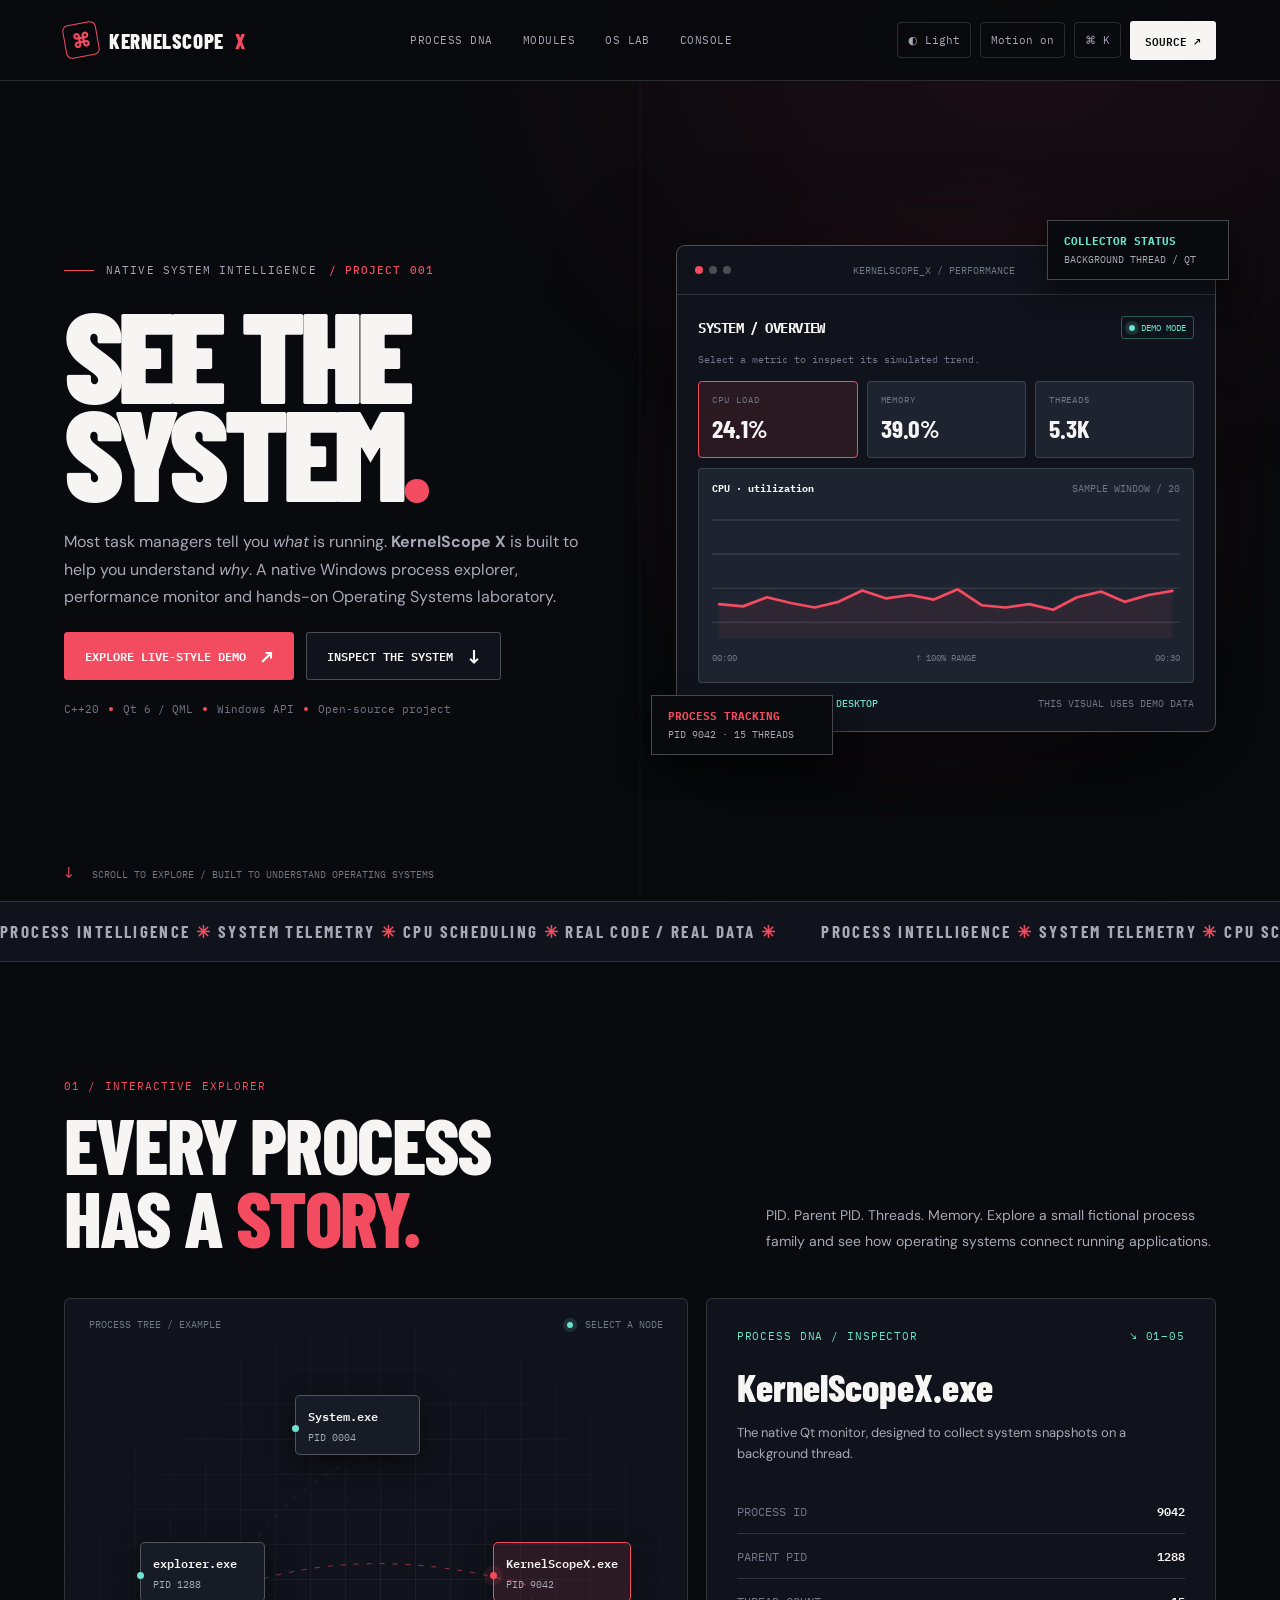
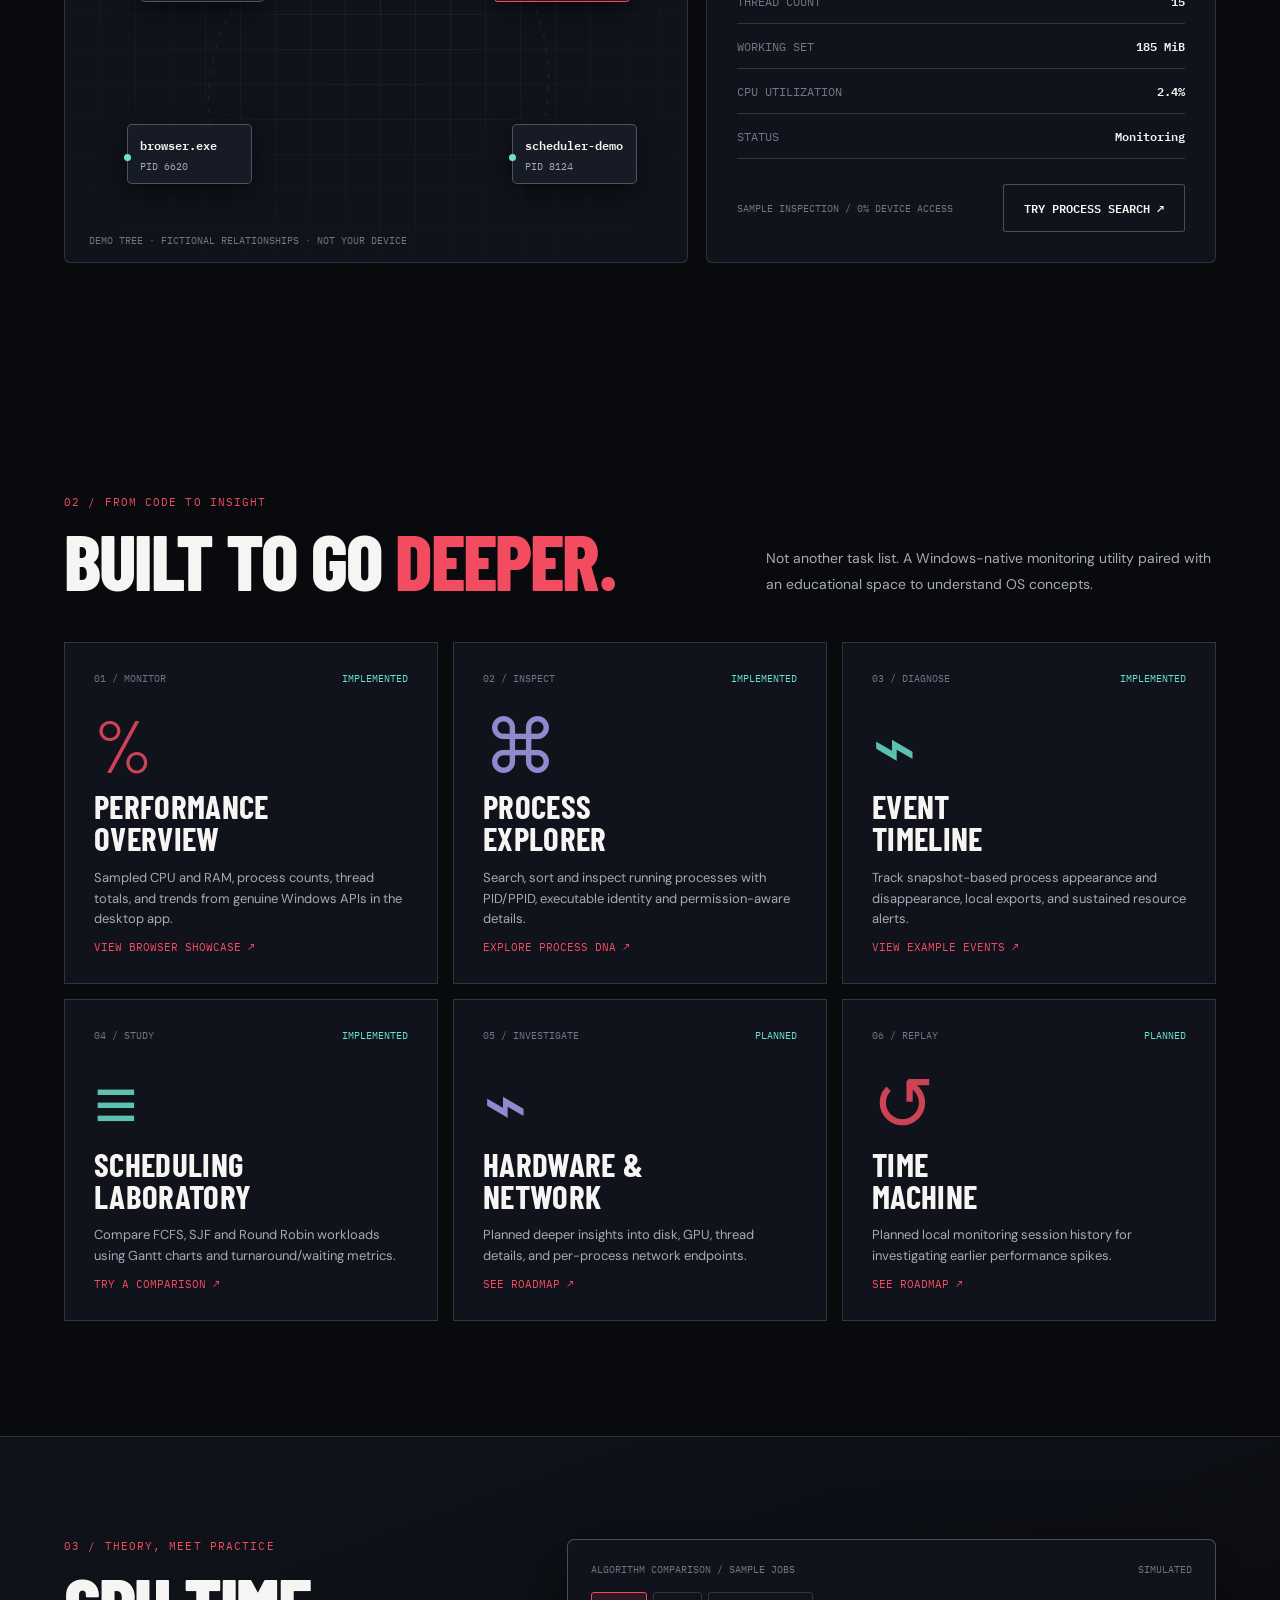
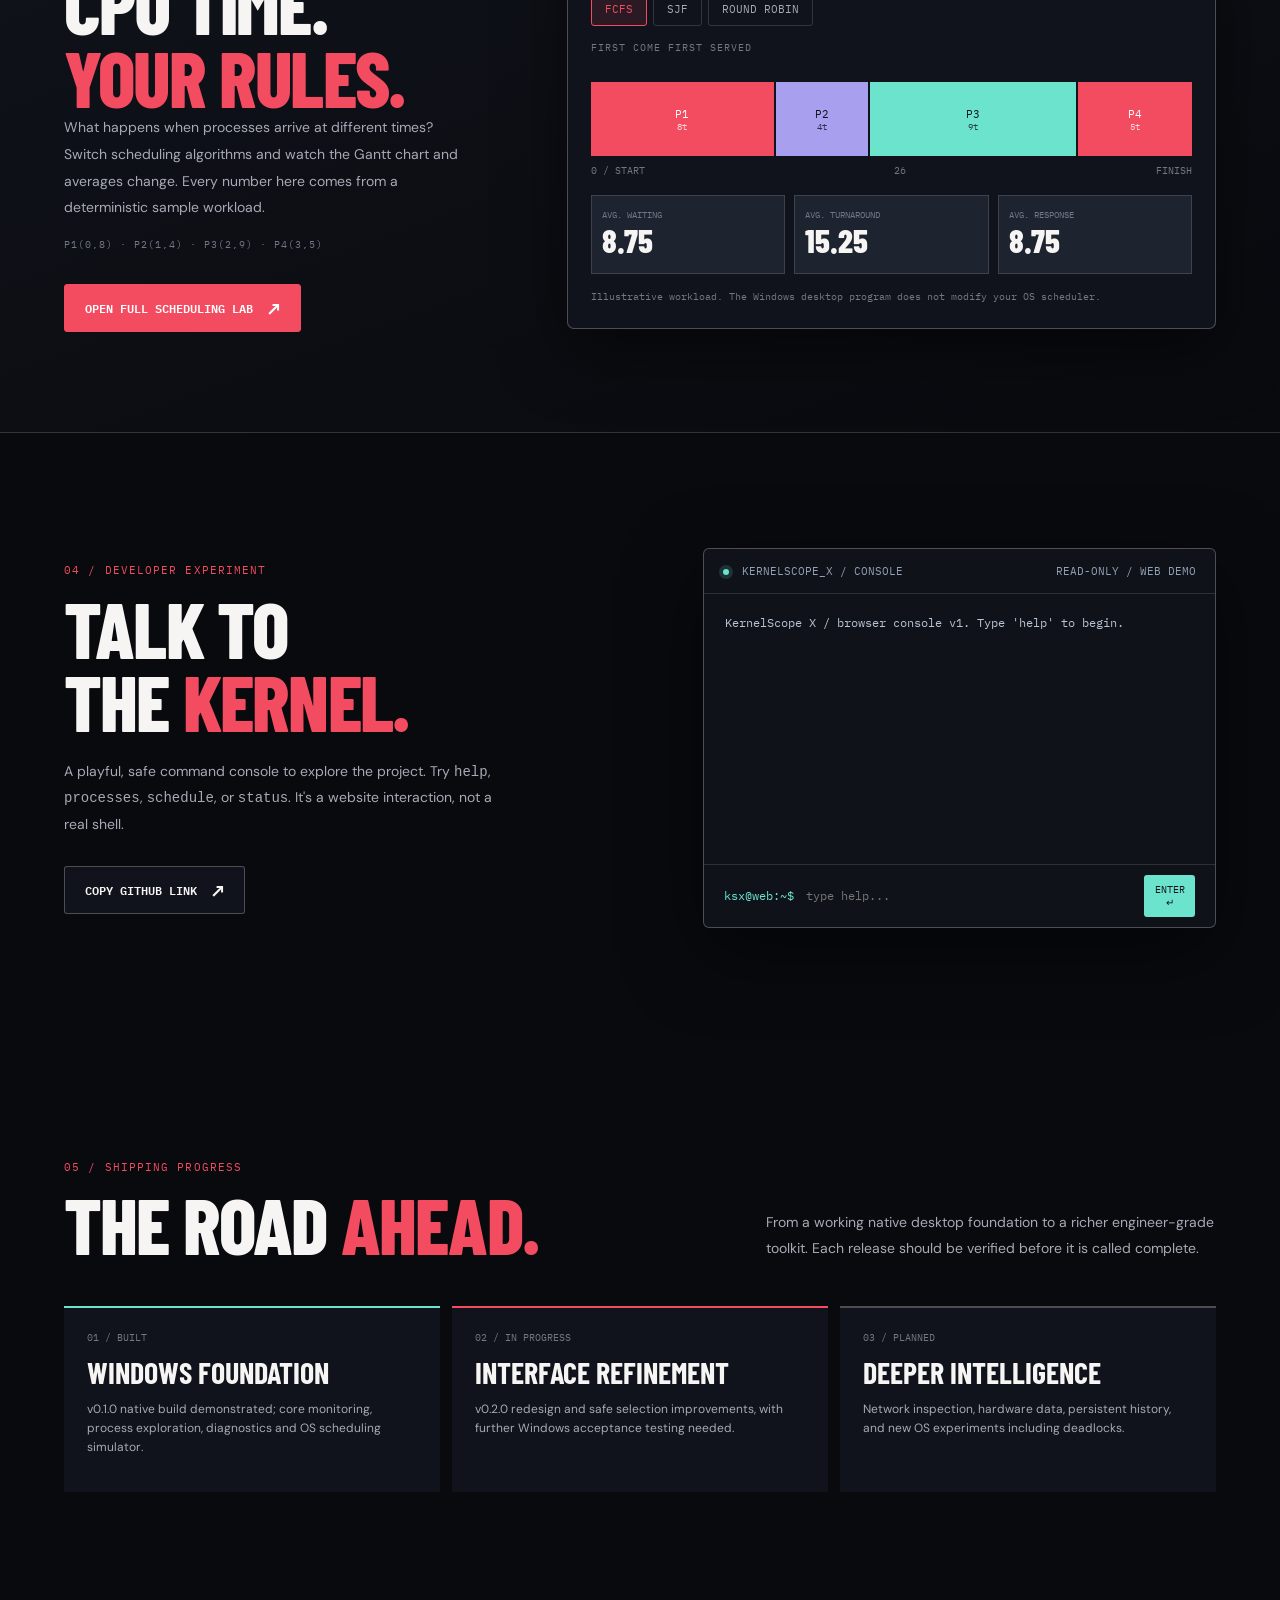
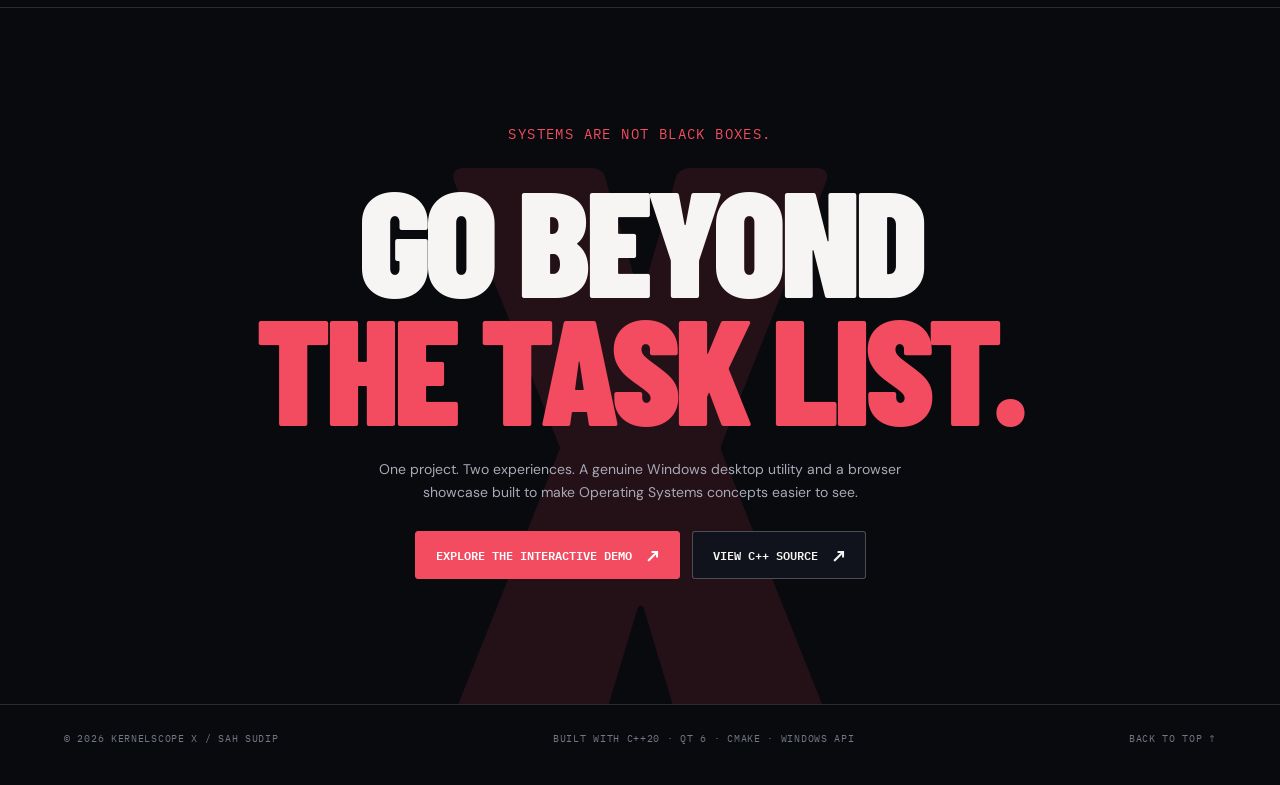
==== commit 01d7f377: "Correct example process tree connectors in interactive homepage" ====
--- a/index.html
+++ b/index.html
@@ -90,7 +90,7 @@
         <div class="map-top"><span>PROCESS TREE / EXAMPLE</span><span><span class="pulse"></span> SELECT A NODE</span></div>
         <svg class="map-line" viewBox="0 0 100 100" preserveAspectRatio="none" aria-hidden="true">
           <path data-to="shell" d="M50 27 Q35 33 28 48"/>
-          <path data-to="studio" d="M50 27 Q75 35 75 48"/>
+          <path data-to="studio" d="M28 51 Q49 43 75 51"/>
           <path data-to="browser" d="M28 53 Q21 65 24 80"/>
           <path data-to="lab" d="M75 53 Q80 66 76 80"/>
         </svg>
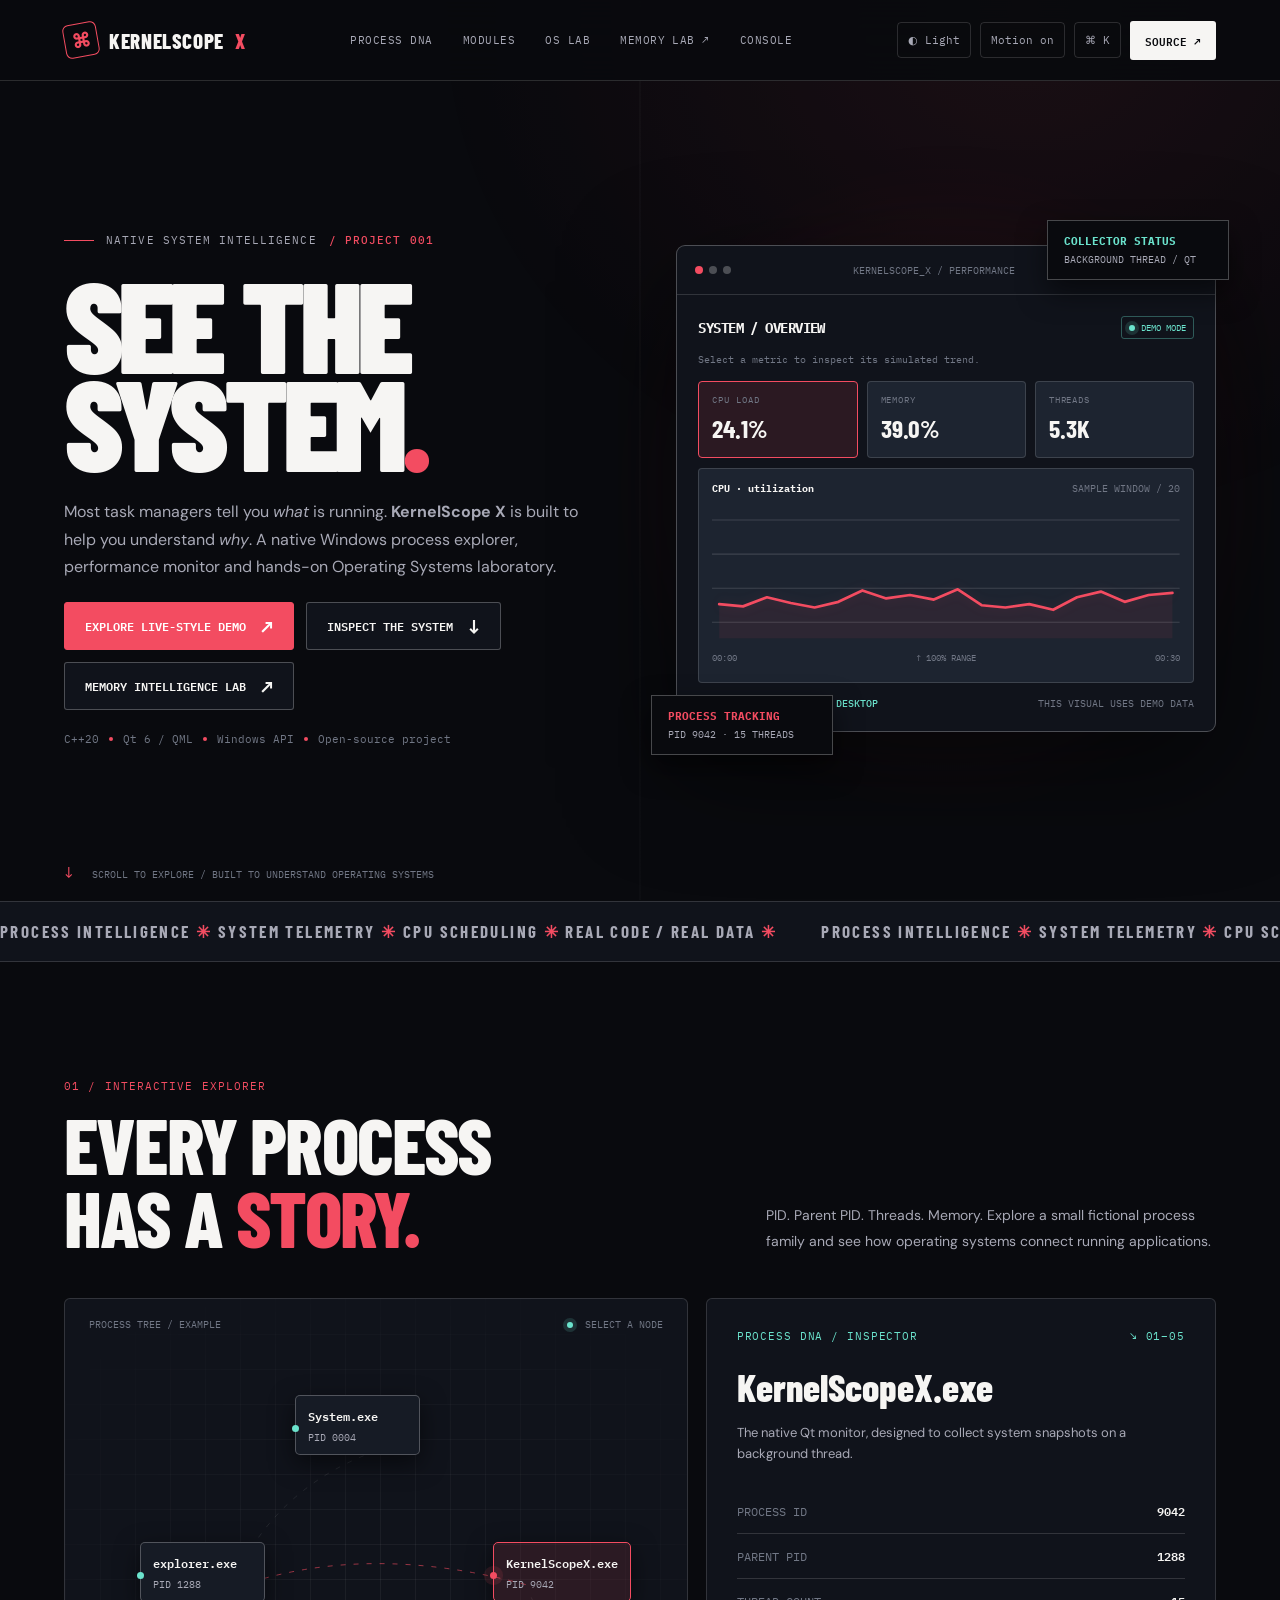
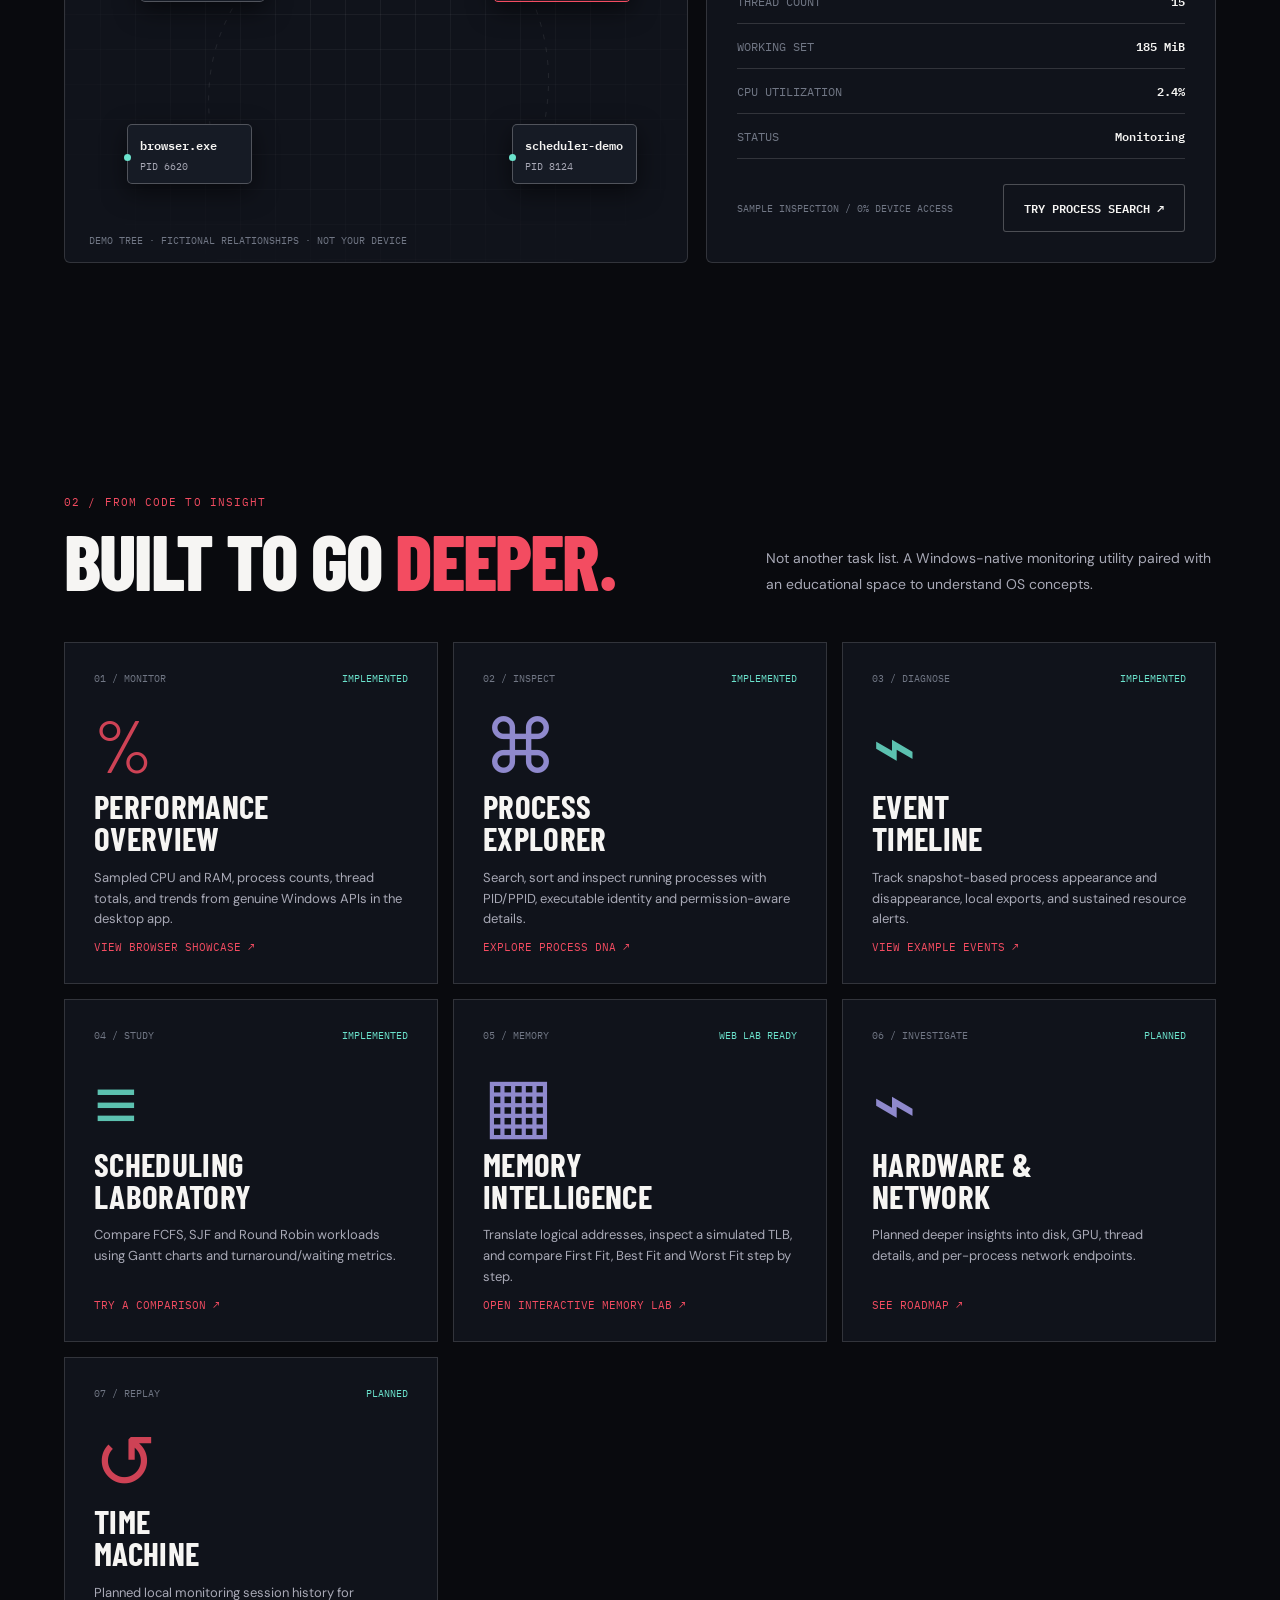
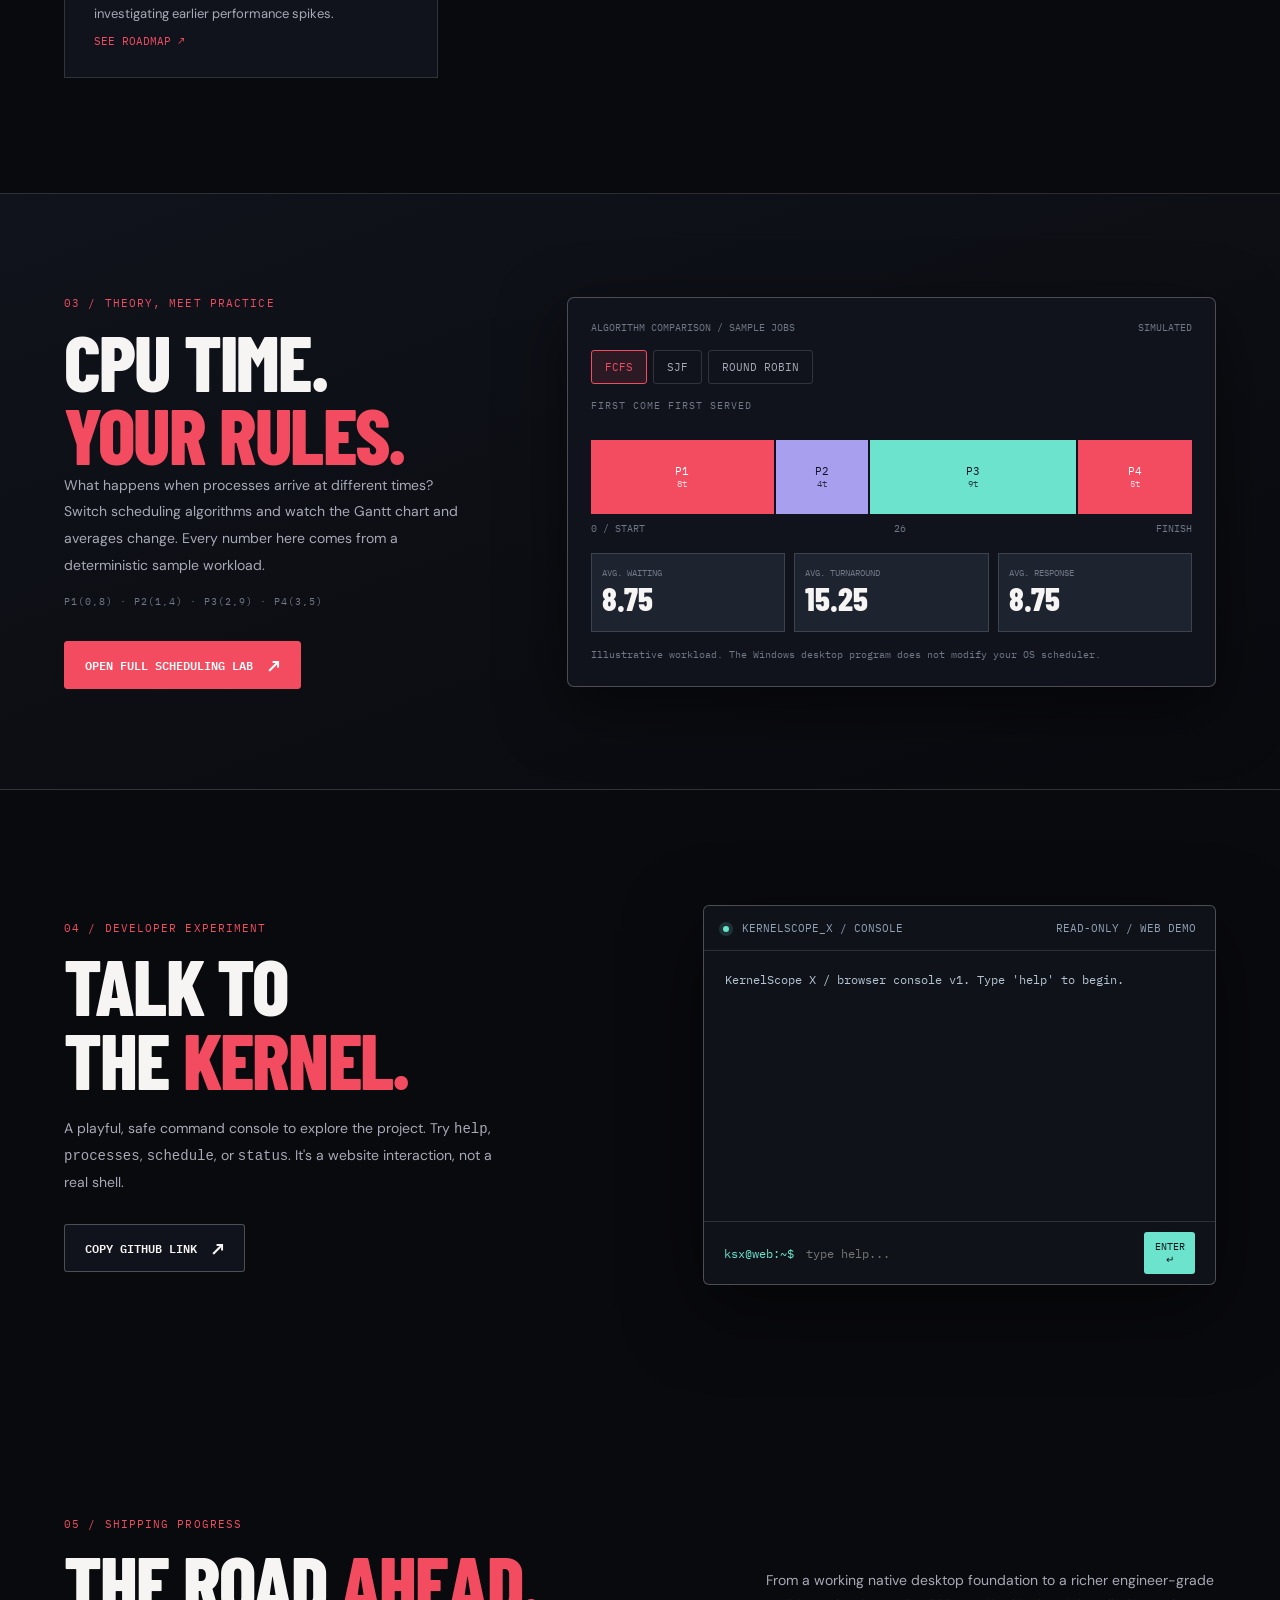
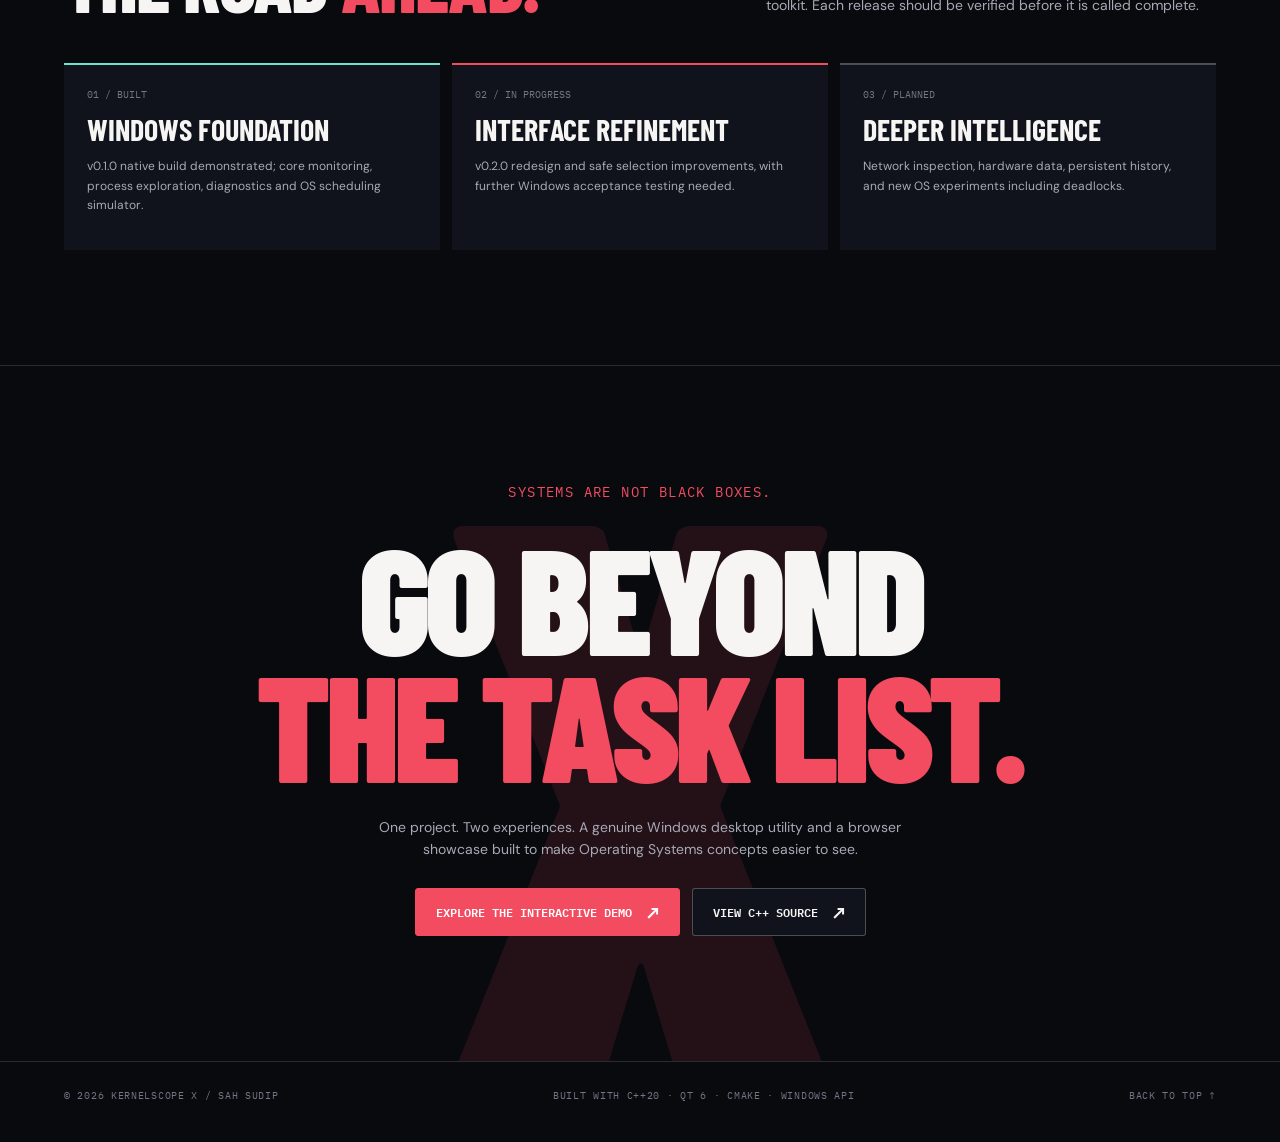
==== commit afe3b062: "Link Memory Intelligence Lab from KernelScope X homepage and navigation" ====
--- a/index.html
+++ b/index.html
@@ -22,6 +22,7 @@
       <a href="#workspace">PROCESS DNA</a>
       <a href="#modules">MODULES</a>
       <a href="#laboratory">OS LAB</a>
+      <a href="memory-lab.html">MEMORY LAB ↗</a>
       <a href="#console">CONSOLE</a>
     </nav>
     <div class="header-actions">
@@ -33,7 +34,7 @@
     </div>
   </div>
   <nav class="mobile-nav" id="mobile-nav" aria-label="Mobile navigation" hidden>
-    <a href="#workspace">Process DNA</a><a href="#modules">Modules</a><a href="#laboratory">OS Laboratory</a><a href="#console">Console</a><a href="demo.html#demo">Full interactive demo ↗</a>
+    <a href="#workspace">Process DNA</a><a href="#modules">Modules</a><a href="#laboratory">OS Laboratory</a><a href="memory-lab.html">Memory Lab ↗</a><a href="#console">Console</a><a href="demo.html#demo">Full interactive demo ↗</a>
   </nav>
 </header>
 <main id="main">
@@ -45,6 +46,7 @@
       <div class="actions">
         <a class="cta cta-primary" href="demo.html#demo">EXPLORE LIVE-STYLE DEMO <span class="arrow" aria-hidden="true">↗</span></a>
         <a class="cta cta-secondary" href="#workspace">INSPECT THE SYSTEM <span class="arrow" aria-hidden="true">↓</span></a>
+        <a class="cta cta-secondary" href="memory-lab.html">MEMORY INTELLIGENCE LAB <span class="arrow" aria-hidden="true">↗</span></a>
       </div>
       <p class="sub">C++20 <i></i> Qt 6 / QML <i></i> Windows API <i></i> Open-source project</p>
     </div>
@@ -125,8 +127,9 @@
       <article class="feature-card reveal"><div class="topline"><span>02 / INSPECT</span><span>IMPLEMENTED</span></div><div class="glyph alt" aria-hidden="true">⌘</div><h3>PROCESS<br>EXPLORER</h3><p>Search, sort and inspect running processes with PID/PPID, executable identity and permission-aware details.</p><a href="#workspace">EXPLORE PROCESS DNA ↗</a></article>
       <article class="feature-card reveal"><div class="topline"><span>03 / DIAGNOSE</span><span>IMPLEMENTED</span></div><div class="glyph teal" aria-hidden="true">⌁</div><h3>EVENT<br>TIMELINE</h3><p>Track snapshot-based process appearance and disappearance, local exports, and sustained resource alerts.</p><a href="demo.html#demo">VIEW EXAMPLE EVENTS ↗</a></article>
       <article class="feature-card reveal"><div class="topline"><span>04 / STUDY</span><span>IMPLEMENTED</span></div><div class="glyph teal" aria-hidden="true">≡</div><h3>SCHEDULING<br>LABORATORY</h3><p>Compare FCFS, SJF and Round Robin workloads using Gantt charts and turnaround/waiting metrics.</p><a href="#laboratory">TRY A COMPARISON ↗</a></article>
-      <article class="feature-card reveal"><div class="topline"><span>05 / INVESTIGATE</span><span>PLANNED</span></div><div class="glyph alt" aria-hidden="true">⌁</div><h3>HARDWARE &amp;<br>NETWORK</h3><p>Planned deeper insights into disk, GPU, thread details, and per-process network endpoints.</p><a href="#roadmap">SEE ROADMAP ↗</a></article>
-      <article class="feature-card reveal"><div class="topline"><span>06 / REPLAY</span><span>PLANNED</span></div><div class="glyph" aria-hidden="true">↺</div><h3>TIME<br>MACHINE</h3><p>Planned local monitoring session history for investigating earlier performance spikes.</p><a href="#roadmap">SEE ROADMAP ↗</a></article>
+      <article class="feature-card reveal"><div class="topline"><span>05 / MEMORY</span><span>WEB LAB READY</span></div><div class="glyph alt" aria-hidden="true">▦</div><h3>MEMORY<br>INTELLIGENCE</h3><p>Translate logical addresses, inspect a simulated TLB, and compare First Fit, Best Fit and Worst Fit step by step.</p><a href="memory-lab.html">OPEN INTERACTIVE MEMORY LAB ↗</a></article>
+      <article class="feature-card reveal"><div class="topline"><span>06 / INVESTIGATE</span><span>PLANNED</span></div><div class="glyph alt" aria-hidden="true">⌁</div><h3>HARDWARE &amp;<br>NETWORK</h3><p>Planned deeper insights into disk, GPU, thread details, and per-process network endpoints.</p><a href="#roadmap">SEE ROADMAP ↗</a></article>
+      <article class="feature-card reveal"><div class="topline"><span>07 / REPLAY</span><span>PLANNED</span></div><div class="glyph" aria-hidden="true">↺</div><h3>TIME<br>MACHINE</h3><p>Planned local monitoring session history for investigating earlier performance spikes.</p><a href="#roadmap">SEE ROADMAP ↗</a></article>
     </div>
   </section>
 
--- a/site.css
+++ b/site.css
@@ -18,5 +18,6 @@
 @keyframes blink{50%{opacity:.4}}@media(pointer:fine){.hero-visual:hover .desktop{border-color:var(--line-strong)}}@media(max-width:1100px){.header-inner{height:70px}.desktop-nav{gap:17px}.hero{grid-template-columns:1fr 1fr;gap:28px}.hero h1{font-size:clamp(70px,9vw,120px)}.floating-tag.one{left:-6px}.floating-tag.two{right:-6px}.workspace-grid{grid-template-columns:1fr 1fr}.process-panel{padding:23px}.lab-layout,.console-section{gap:35px}}
 @media(max-width:820px){.shell{width:min(740px,90vw)}.desktop-nav{display:none}.menu-toggle{display:inline-flex}.mobile-nav{position:absolute;top:70px;left:0;right:0;background:var(--bg);border-bottom:1px solid var(--line);padding:15px 5vw;display:grid;gap:12px}.mobile-nav a{padding:9px;font:12px var(--mono)}.hero{display:block;min-height:0;padding:75px 0 84px}.hero-copy{margin-bottom:55px}.hero h1{font-size:clamp(86px,16vw,150px)}.hero-visual{max-width:640px;margin:auto}.floating-tag.two{right:-8px}.floating-tag.one{left:-8px}.hero-foot{bottom:15px}.section{padding:83px 0}.workspace-grid,.lab-layout,.console-section{grid-template-columns:1fr}.process-map{min-height:450px}.process-panel{min-height:340px}.feature-grid{grid-template-columns:repeat(2,1fr)}.roadmap{grid-template-columns:1fr}.lab-layout{gap:28px}.closer{padding:84px 0}}
 @media(max-width:520px){.header-inner{height:63px}.header-link{display:none}.mobile-nav{top:63px}.shell{width:calc(100% - 34px)}.wordmark{font-size:18px}.icon-button,.text-button{padding:7px}.hero{padding-top:57px}.hero h1{font-size:clamp(69px,19.2vw,105px);margin-bottom:18px}.hero .summary{font-size:14px}.kicker{font-size:9px}.actions .cta{width:100%}.hero-visual{margin-top:25px}.desktop-body{padding:12px}.desktop-top{padding-inline:11px;font-size:8px}.monitor-card{padding:9px 7px}.monitor-card span{font-size:7px}.monitor-card strong{font-size:22px}.monitor-head strong{font-size:11px}.monitor-chart{height:175px;padding:10px}.monitor-chart svg{height:108px}.floating-tag{font-size:8px;min-width:120px;padding:8px}.floating-tag.one{bottom:-24px}.floating-tag.two{top:-25px}.section-top{display:block}.section-desc{margin-top:19px}.section-title{font-size:58px}.process-map{min-height:380px}.node{min-width:105px;padding:8px}.node strong{font-size:10px}.node small{font-size:9px}.node[data-node=system]{left:33%;top:18%}.node[data-node=shell]{left:5%;top:41%}.node[data-node=studio]{right:4%;top:41%}.node[data-node=browser]{left:4%;bottom:13%}.node[data-node=lab]{right:4%;bottom:13%}.process-panel{padding:20px}.feature-grid{grid-template-columns:1fr}.feature-card{min-height:240px}.feature-card .glyph{font-size:60px}.stat-row strong{font-size:27px}.lab-board{padding:14px}.terminal-window{height:260px}.header-actions .text-button{font-size:10px}.closer h2{font-size:clamp(54px,14vw,90px)}}
+:root[data-motion=off] .reveal{opacity:1;transform:none}
 :root[data-motion=off] *, :root[data-motion=off] *::before, :root[data-motion=off] *::after{animation-duration:.001ms!important;animation-iteration-count:1!important;transition-duration:.001ms!important;scroll-behavior:auto!important}
 @media(prefers-reduced-motion:reduce){html{scroll-behavior:auto}.reveal{opacity:1;transform:none}*,*::before,*::after{animation-duration:.001ms!important;animation-iteration-count:1!important;transition-duration:.001ms!important}}
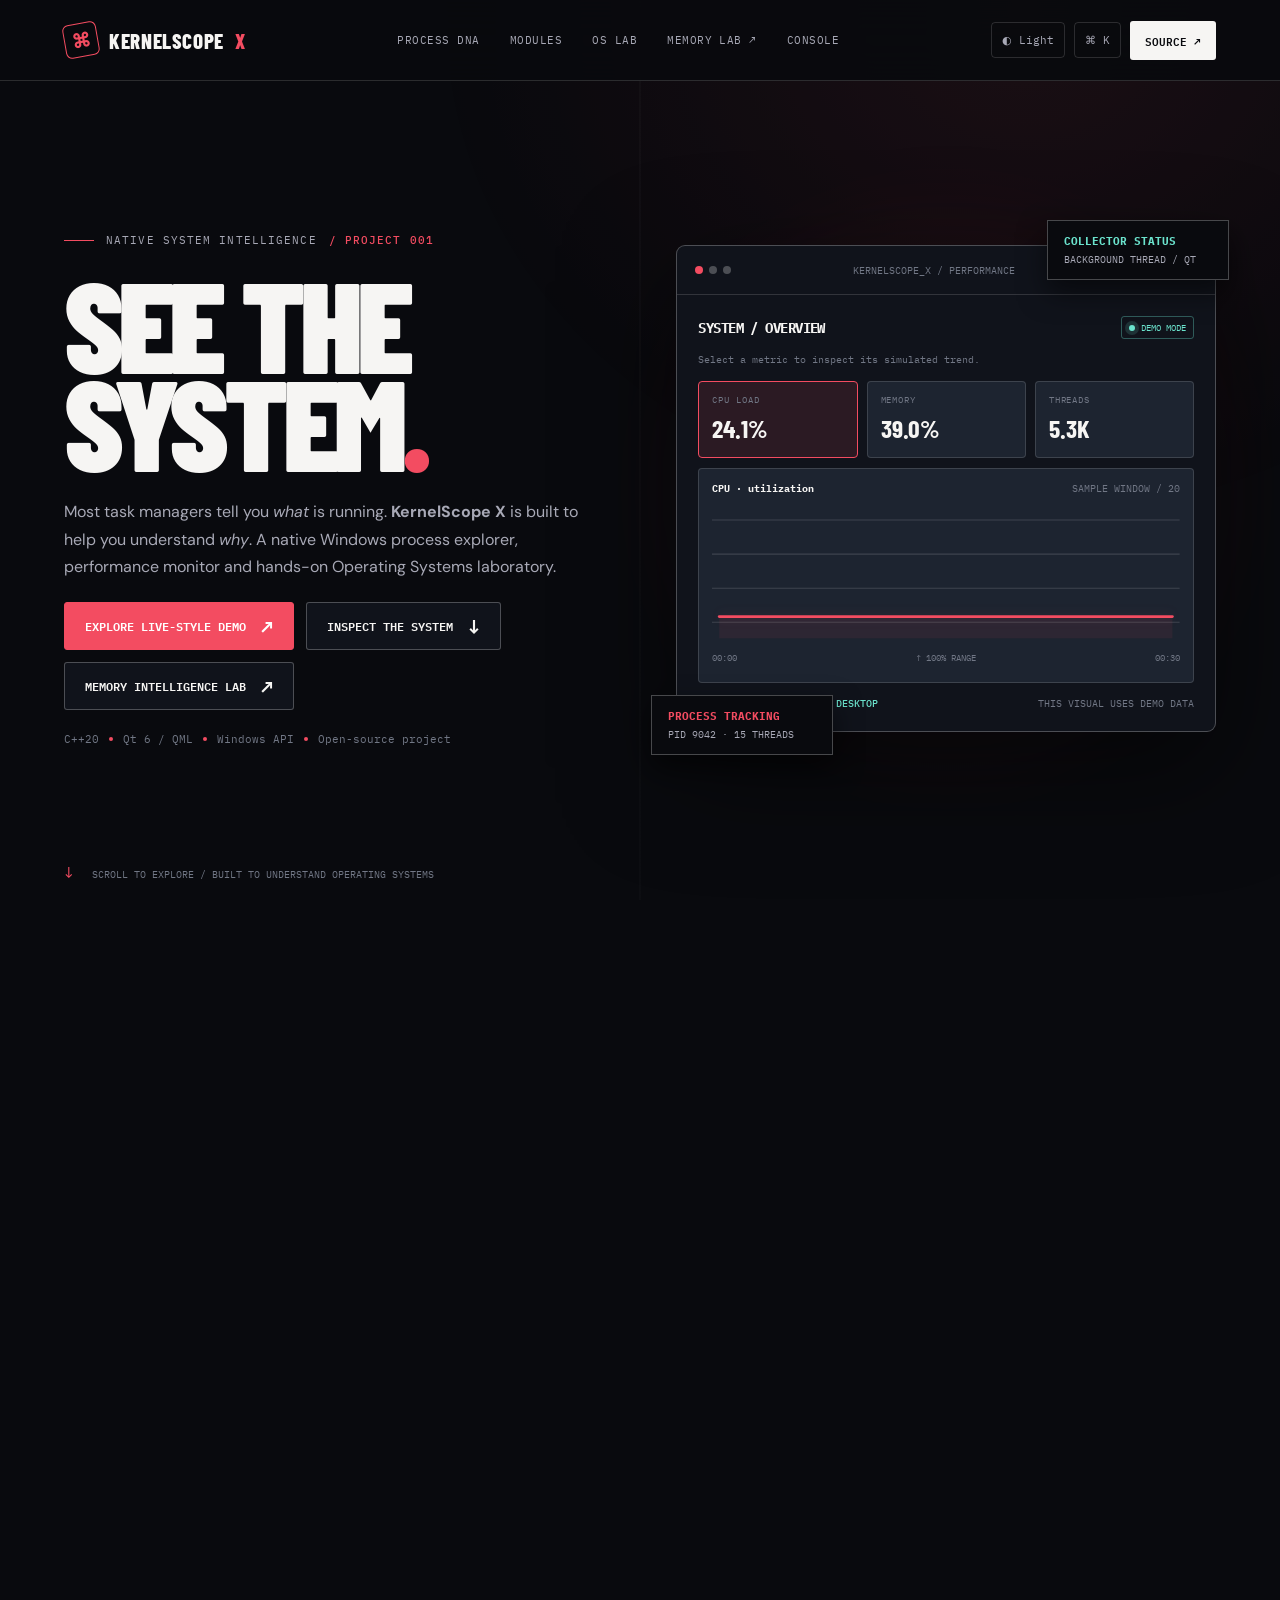
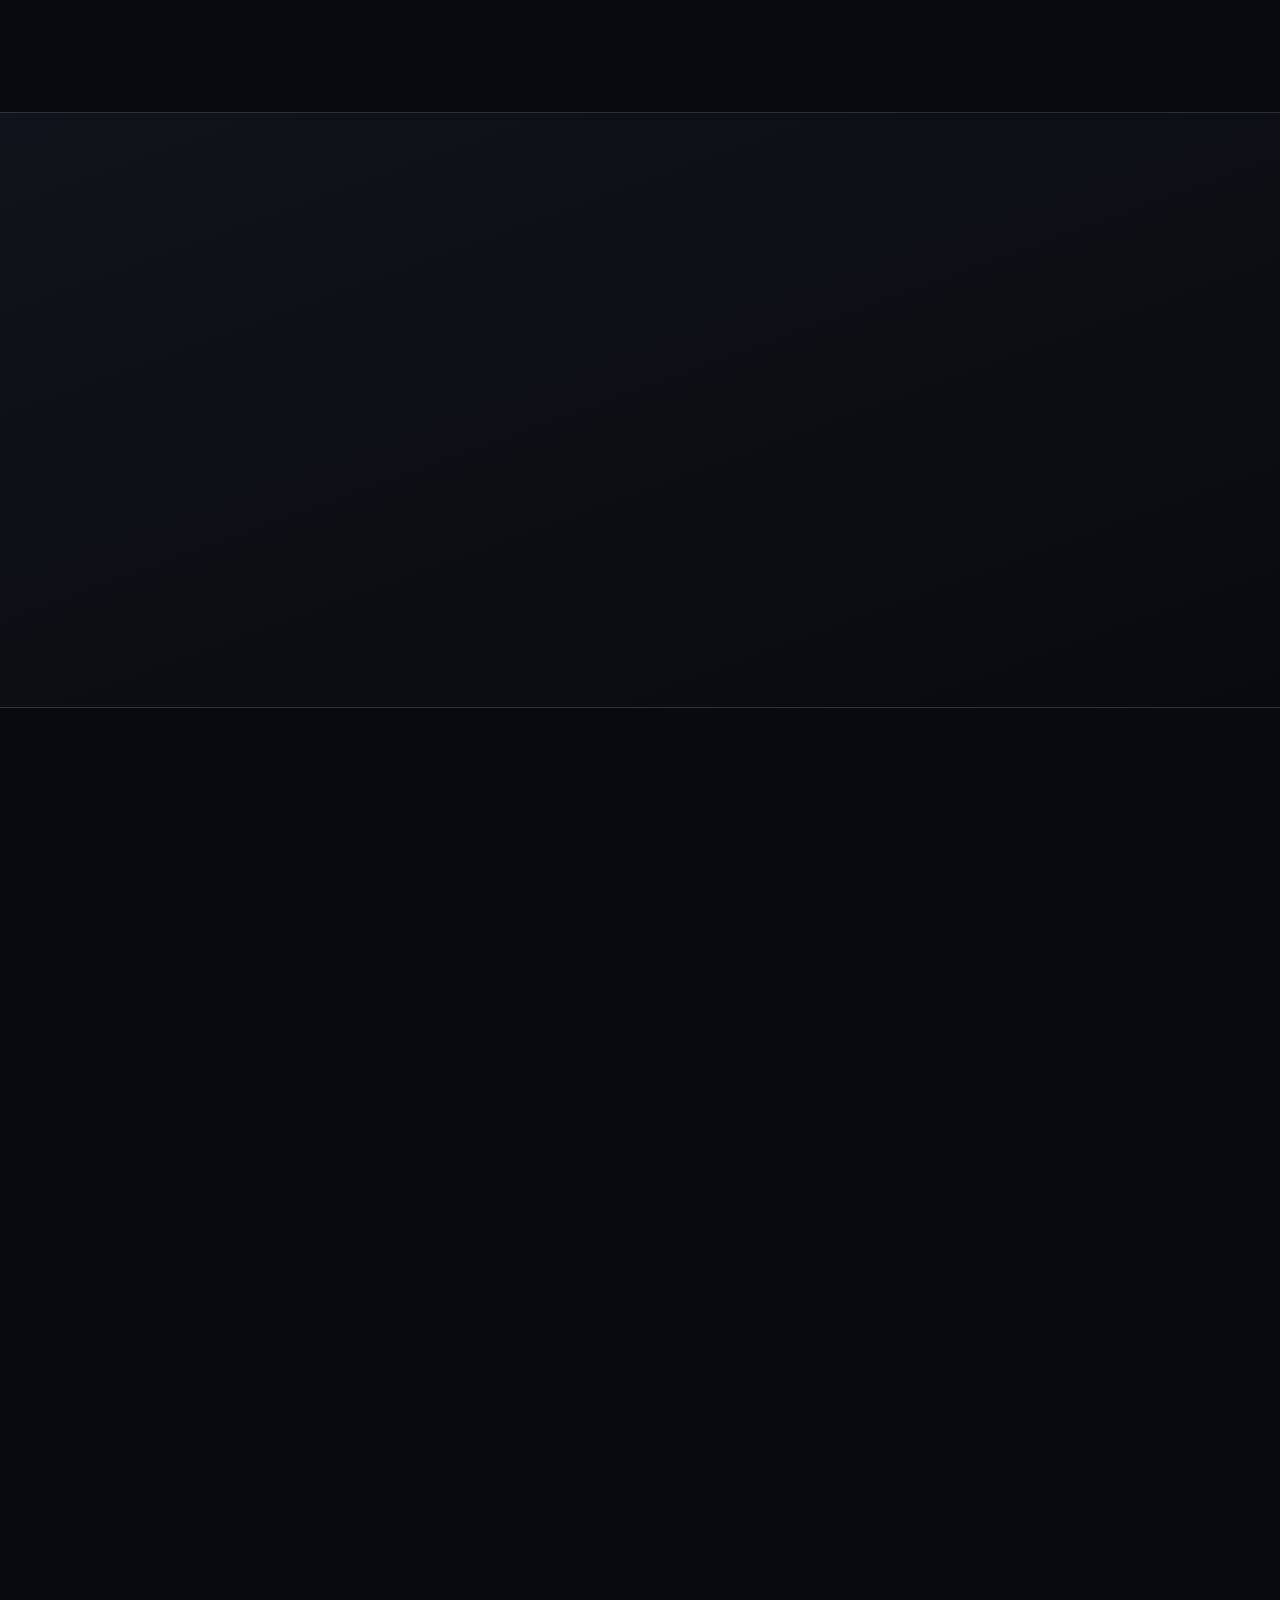
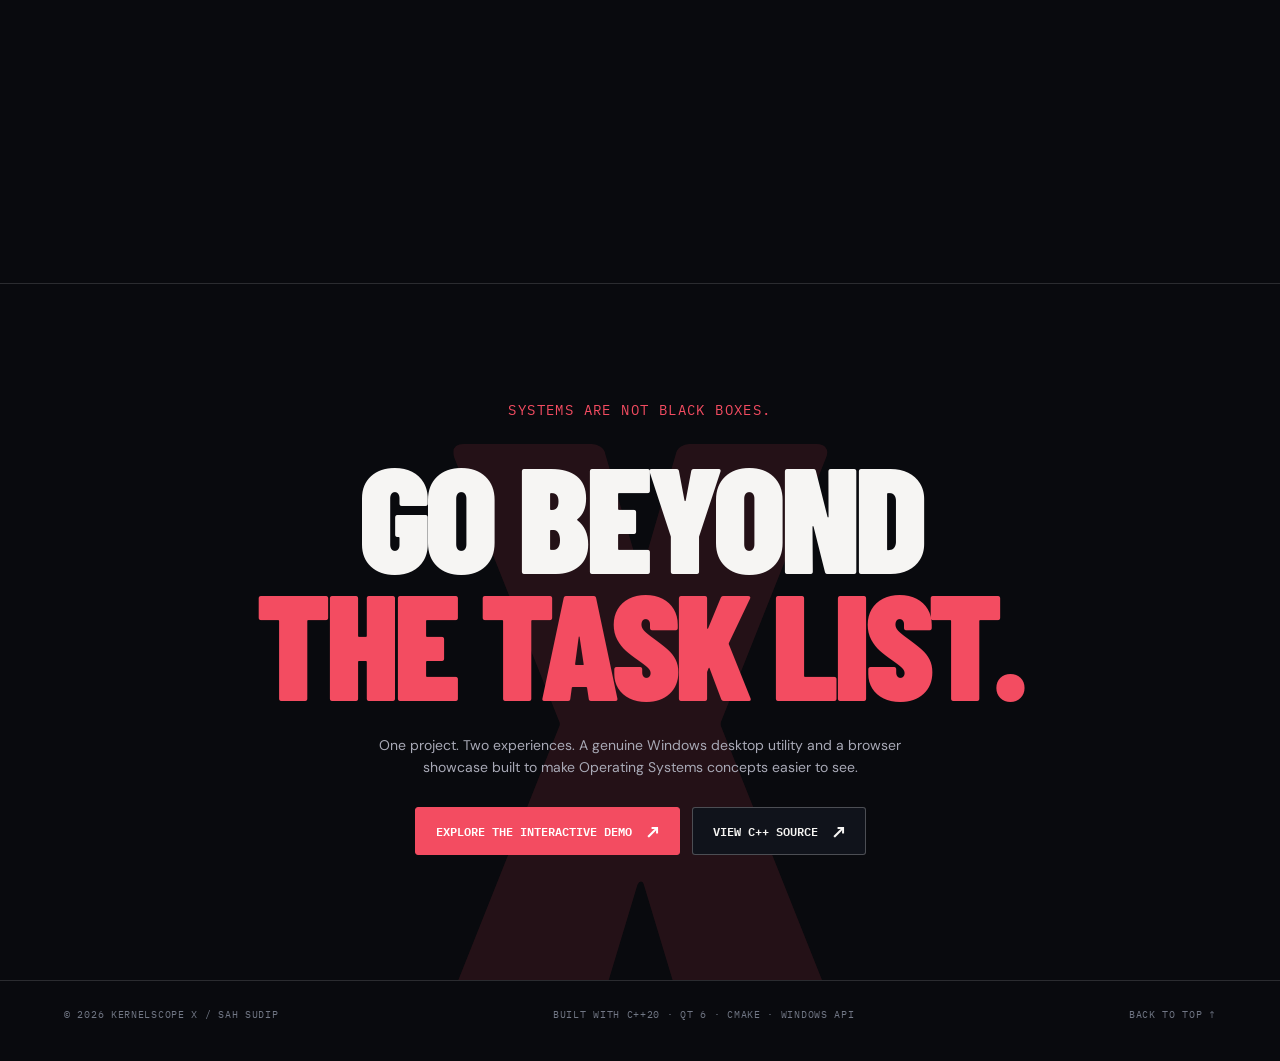
==== commit ad513063: "Remove looping ticker and motion toggle from KernelScope homepage" ====
--- a/index.html
+++ b/index.html
@@ -1,5 +1,5 @@
 <!doctype html>
-<html lang="en" data-theme="dark" data-motion="on">
+<html lang="en" data-theme="dark" data-motion="off">
 <head>
 <meta charset="utf-8">
 <meta name="viewport" content="width=device-width,initial-scale=1">
@@ -9,8 +9,8 @@
 <link rel="preconnect" href="https://fonts.googleapis.com">
 <link rel="preconnect" href="https://fonts.gstatic.com" crossorigin>
 <link href="https://fonts.googleapis.com/css2?family=Barlow+Condensed:wght@600;700;800;900&family=DM+Sans:wght@400;500;600;700&family=IBM+Plex+Mono:wght@400;500;600;700&display=swap" rel="stylesheet">
-<link rel="stylesheet" href="site.css?v=20261123-2">
-<script src="site.js?v=20261123-2" defer></script>
+<link rel="stylesheet" href="site.css?v=20261123-static">
+<script src="site.js?v=20261123-static" defer></script>
 </head>
 <body>
 <a class="skip" href="#main">Skip to content</a>
@@ -27,7 +27,6 @@
     </nav>
     <div class="header-actions">
       <button type="button" class="text-button" id="theme-toggle" aria-pressed="false" aria-label="Toggle light or dark theme">◐ Light</button>
-      <button type="button" class="text-button" id="motion-toggle" aria-pressed="true" title="Reduce animations">Motion on</button>
       <button type="button" class="icon-button" id="palette-open" aria-label="Open quick navigation command palette" title="Quick navigation: Ctrl or Cmd + K">⌘ K</button>
       <a class="header-link" href="https://github.com/sudip09-sys/KernelScope-X" target="_blank" rel="noopener noreferrer">SOURCE <span aria-hidden="true">↗</span></a>
       <button type="button" class="text-button menu-toggle" id="menu-toggle" aria-expanded="false" aria-controls="mobile-nav">Menu +</button>
@@ -80,11 +79,6 @@
     <div class="hero-foot"><span class="down" aria-hidden="true">↓</span> SCROLL TO EXPLORE <span aria-hidden="true">/</span> BUILT TO UNDERSTAND OPERATING SYSTEMS</div>
   </section>
 
-  <div class="strip" aria-hidden="true"><div class="strip-track">
-    <span>PROCESS INTELLIGENCE <b>✳</b> SYSTEM TELEMETRY <b>✳</b> CPU SCHEDULING <b>✳</b> REAL CODE / REAL DATA <b>✳</b> </span>
-    <span>PROCESS INTELLIGENCE <b>✳</b> SYSTEM TELEMETRY <b>✳</b> CPU SCHEDULING <b>✳</b> REAL CODE / REAL DATA <b>✳</b> </span>
-  </div></div>
-
   <section class="section shell" id="workspace" aria-labelledby="workspace-title">
     <div class="section-top reveal"><div><p class="eyebrow">01 / INTERACTIVE EXPLORER</p><h2 class="section-title" id="workspace-title">EVERY PROCESS<br>HAS A <em>STORY.</em></h2></div><p class="section-desc">PID. Parent PID. Threads. Memory. Explore a small fictional process family and see how operating systems connect running applications.</p></div>
     <div class="workspace-grid">
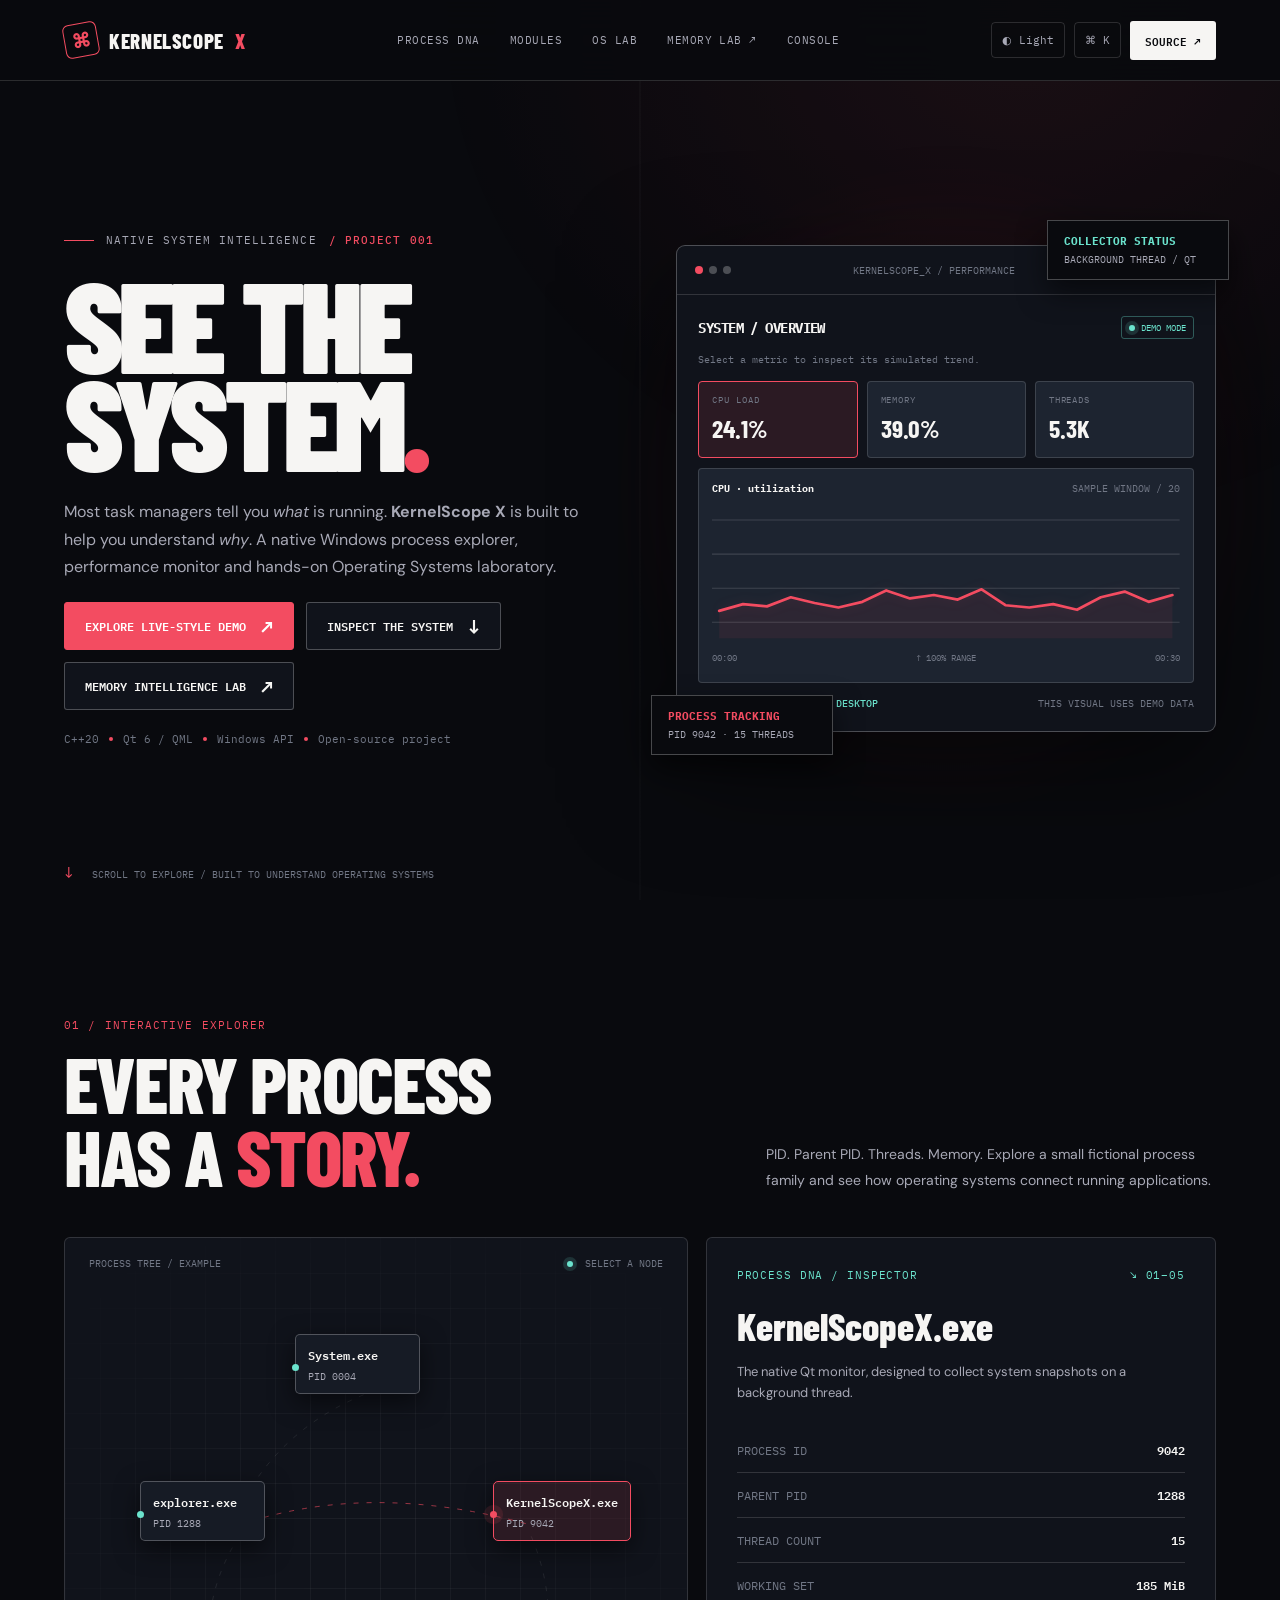
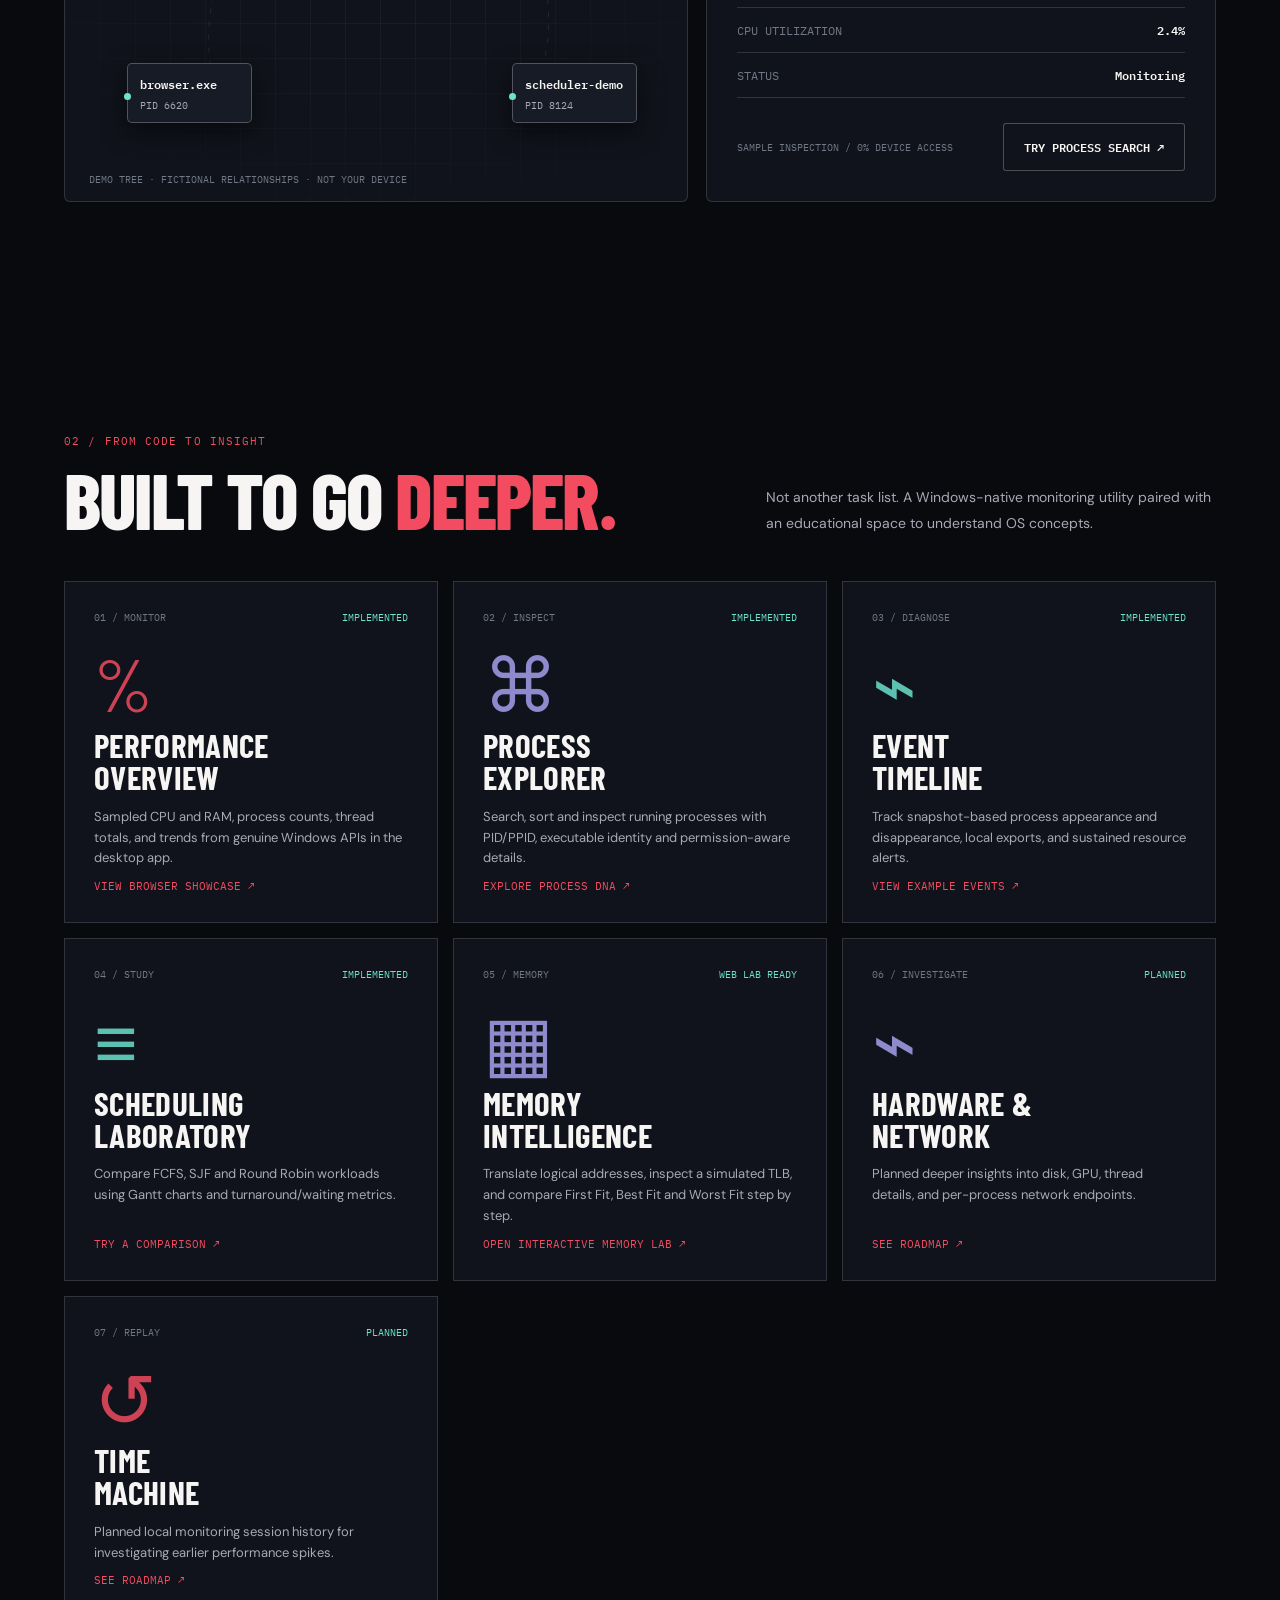
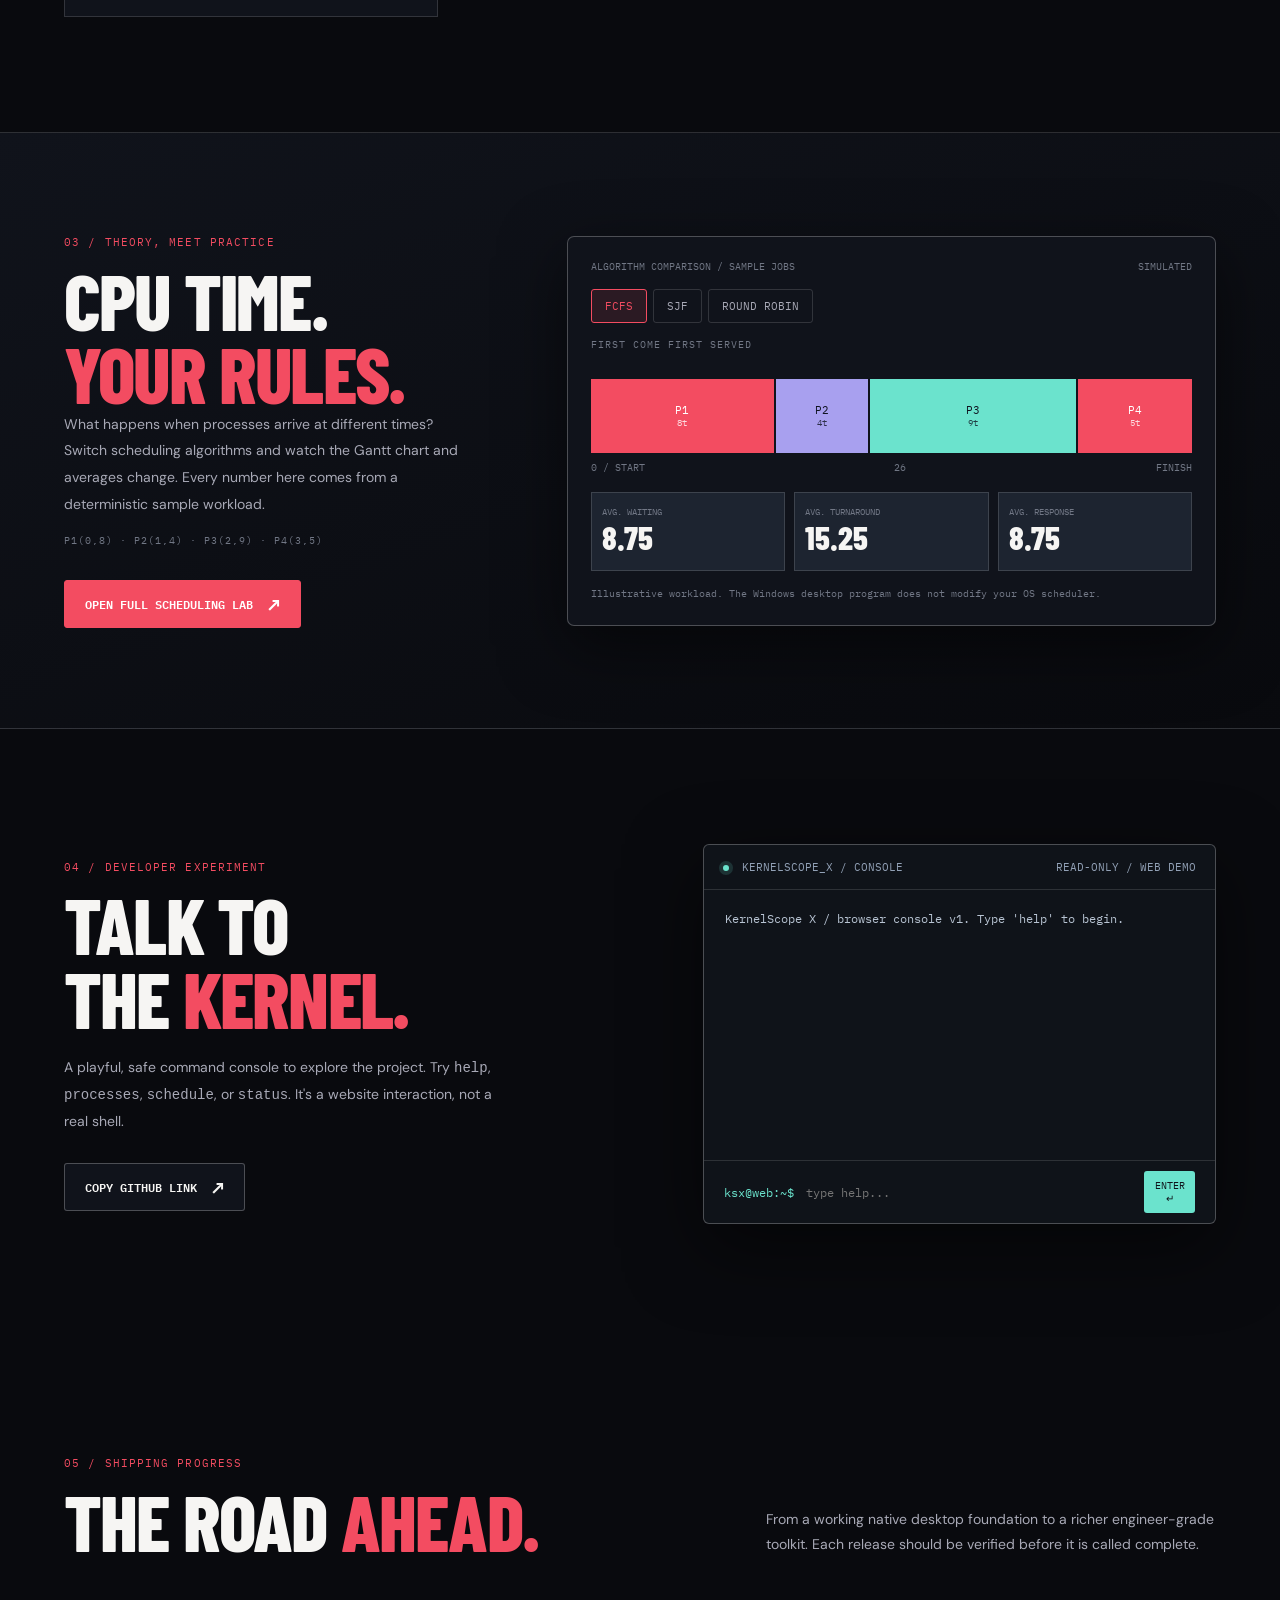
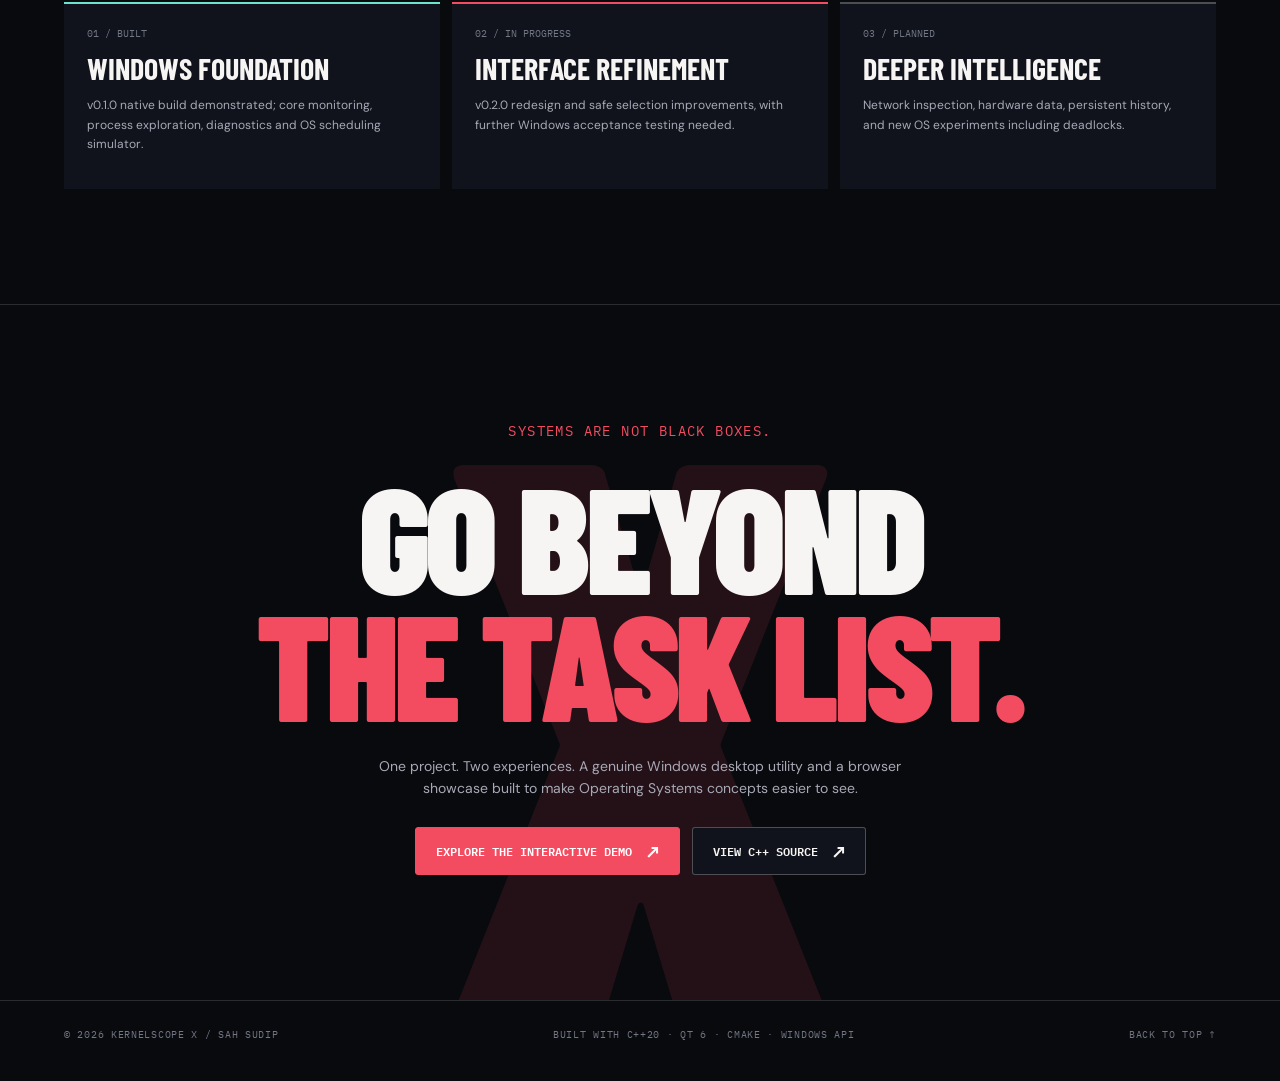
==== commit cce87666: "Organize website styles and scripts under assets/website without changing public URLs" ====
--- a/index.html
+++ b/index.html
@@ -9,8 +9,8 @@
 <link rel="preconnect" href="https://fonts.googleapis.com">
 <link rel="preconnect" href="https://fonts.gstatic.com" crossorigin>
 <link href="https://fonts.googleapis.com/css2?family=Barlow+Condensed:wght@600;700;800;900&family=DM+Sans:wght@400;500;600;700&family=IBM+Plex+Mono:wght@400;500;600;700&display=swap" rel="stylesheet">
-<link rel="stylesheet" href="site.css?v=20261123-static">
-<script src="site.js?v=20261123-static" defer></script>
+<link rel="stylesheet" href="assets/website/site.css?v=20261124-clean">
+<script src="assets/website/site.js?v=20261124-clean" defer></script>
 </head>
 <body>
 <a class="skip" href="#main">Skip to content</a>
--- a/assets/website/site.css
+++ b/assets/website/site.css
@@ -0,0 +1,23 @@
+/* KernelScope X — cinematic product site. No frameworks or telemetry collection. */
+:root{color-scheme:dark;--bg:#090a0e;--panel:#10131b;--panel2:#161b25;--raised:#1d2430;--ink:#f6f5f3;--muted:#a8a9b6;--soft:#717785;--line:#ffffff24;--line-strong:#ffffff40;--red:#f34c61;--red-soft:#f34c611e;--teal:#6be3cd;--violet:#a8a0ef;--button-ink:#100e10;--shadow:#0008;--display:'Barlow Condensed',Impact,'Arial Narrow',sans-serif;--body:'DM Sans',system-ui,sans-serif;--mono:'IBM Plex Mono',ui-monospace,SFMono-Regular,Consolas,monospace}
+:root[data-theme=light]{color-scheme:light;--bg:#f2f0ed;--panel:#fffcf8;--panel2:#eee9e6;--raised:#e6e0dd;--ink:#1e1b22;--muted:#595562;--soft:#716d78;--line:#271c3030;--line-strong:#271c3050;--red:#bb173d;--red-soft:#bb173d15;--teal:#167868;--violet:#6356a5;--button-ink:#fff;--shadow:#40302018}
+*,*::before,*::after{box-sizing:border-box}html{scroll-behavior:smooth;scroll-padding-top:100px}body{margin:0;background:var(--bg);color:var(--ink);font:15px/1.6 var(--body);overflow-x:clip}body::before{content:"";position:fixed;inset:0;pointer-events:none;background:radial-gradient(ellipse at 80% 2%,var(--red-soft),transparent 42%),linear-gradient(to right,transparent 49.95%,var(--line) 50%,transparent 50.05%);opacity:.65;z-index:-2}a{color:inherit;text-decoration:none}button,input{font:inherit}button{cursor:pointer;color:inherit}button:disabled{opacity:.45;cursor:not-allowed}button,a,input{outline-offset:4px;-webkit-tap-highlight-color:transparent}button:focus-visible,a:focus-visible,input:focus-visible{outline:2px solid var(--red)}img{max-width:100%;display:block}::selection{background:var(--red);color:#fff}p,h1,h2,h3,h4{margin-top:0}p{color:var(--muted)}[hidden]{display:none!important}section[id]{scroll-margin-top:110px}
+.skip{position:fixed;z-index:90;top:-100px;left:12px;background:var(--ink);color:var(--bg);padding:10px 20px;border-radius:4px}.skip:focus{top:12px}.progress{position:fixed;top:0;left:0;width:100%;height:3px;z-index:100;background:transparent}.progress span{display:block;width:0;height:100%;background:var(--red);box-shadow:0 0 14px var(--red)}.shell{width:min(1300px,90vw);margin-inline:auto}
+.site-header{position:sticky;z-index:40;top:0;border-bottom:1px solid var(--line);background:color-mix(in srgb,var(--bg) 92%,transparent);backdrop-filter:blur(20px)}.header-inner{height:80px;display:flex;align-items:center;justify-content:space-between;gap:22px}.wordmark{display:flex;align-items:center;gap:11px;font:800 21px/1 var(--display);letter-spacing:.03em;white-space:nowrap}.wordmark span:last-child{color:var(--red)}.mark{display:grid;place-items:center;width:34px;height:34px;border:1px solid var(--red);border-radius:6px;color:var(--red);font:700 19px var(--mono);transform:rotate(-10deg)}.desktop-nav{display:flex;align-items:center;gap:30px;color:var(--muted);font:11px var(--mono);text-transform:uppercase;letter-spacing:.045em}.desktop-nav a{transition:color .2s}.desktop-nav a:hover,.desktop-nav a[aria-current=true]{color:var(--red)}.header-actions{display:flex;align-items:center;gap:9px}.icon-button,.text-button{background:transparent;border:1px solid var(--line);border-radius:4px;min-height:36px;padding:7px 10px;color:var(--muted);font:11px var(--mono);transition:background .2s,color .2s,border-color .2s}.icon-button:hover,.text-button:hover{border-color:var(--line-strong);color:var(--ink)}.header-link{display:inline-flex;align-items:center;gap:7px;padding:10px 15px;background:var(--ink);color:var(--bg);font:600 11px var(--mono);white-space:nowrap;border-radius:3px;transition:transform .2s}.header-link:hover{transform:translateY(-2px)}.menu-toggle{display:none}
+.hero{min-height:min(825px,calc(100svh - 80px));padding:85px 0 90px;position:relative;display:grid;grid-template-columns:1.04fr 1fr;align-items:center;gap:4vw}.hero-copy{position:relative;z-index:2}.kicker,.eyebrow,.mono{font:11px/1.7 var(--mono);letter-spacing:.1em;text-transform:uppercase}.kicker{display:flex;gap:12px;align-items:center;color:var(--muted);margin-bottom:24px}.kicker::before{content:"";width:30px;height:1px;background:var(--red)}.kicker b{font-weight:500;color:var(--red)}.hero h1{font:900 clamp(82px,10.1vw,172px)/.76 var(--display);letter-spacing:-.045em;text-transform:uppercase;margin:0 0 28px}.hero h1 span{display:block;white-space:nowrap}.hero h1 em{font-style:normal;color:var(--red)}.hero .summary{max-width:520px;font-size:16px;line-height:1.7;margin-bottom:22px}.hero .sub{display:flex;align-items:center;gap:10px;flex-wrap:wrap;font:11px var(--mono);color:var(--soft);margin:22px 0 0}.hero .sub i{height:4px;width:4px;border-radius:50%;background:var(--red)}.actions{display:flex;flex-wrap:wrap;gap:12px}.cta{min-height:48px;display:inline-flex;align-items:center;justify-content:center;gap:15px;padding:13px 20px;border-radius:3px;border:1px solid var(--line-strong);font:600 12px var(--mono);transition:transform .23s,background .23s,border-color .23s}.cta:hover{transform:translateY(-3px);border-color:var(--red)}.cta-primary{background:var(--red);color:#fff;border-color:var(--red)}.cta-secondary{background:var(--panel);color:var(--ink)}.cta .arrow{font-size:20px;line-height:0}.hero-foot{position:absolute;left:0;bottom:19px;font:10px var(--mono);color:var(--soft)}.hero-foot .down{color:var(--red);font-size:16px;margin-right:12px}
+.hero-visual{min-width:0;position:relative;perspective:1100px}.visual-halo{position:absolute;inset:-20% -14%;background:radial-gradient(ellipse,var(--red-soft),transparent 70%);filter:blur(22px);pointer-events:none}.desktop{position:relative;z-index:1;border:1px solid var(--line-strong);background:var(--panel);box-shadow:0 36px 110px var(--shadow);border-radius:9px;transform-style:preserve-3d;transition:transform .35s ease;overflow:hidden}.desktop-top{height:49px;display:flex;align-items:center;justify-content:space-between;padding:0 18px;border-bottom:1px solid var(--line);font:10px var(--mono);color:var(--soft);gap:10px}.window-dots{display:flex;gap:6px}.window-dots i{width:8px;height:8px;border-radius:50%;background:var(--line-strong)}.window-dots i:first-child{background:var(--red)}.desktop-body{padding:21px}.monitor-head{display:flex;align-items:center;justify-content:space-between;gap:12px;margin-bottom:14px}.monitor-head strong{font:700 14px var(--mono);letter-spacing:-.04em}.live-pill{font:9px var(--mono);color:var(--teal);border:1px solid color-mix(in srgb,var(--teal) 35%,transparent);border-radius:3px;padding:5px 7px}.pulse{display:inline-block;background:var(--teal);border-radius:50%;width:6px;height:6px;margin-right:6px;box-shadow:0 0 0 4px color-mix(in srgb,var(--teal) 15%,transparent)}.monitor-meta{color:var(--soft);font:10px var(--mono);margin:0 0 15px}.monitor-cards{display:grid;grid-template-columns:repeat(3,1fr);gap:9px}.monitor-card{background:var(--raised);border:1px solid var(--line);padding:12px 13px;text-align:left;border-radius:4px;min-width:0;transition:border-color .2s}.monitor-card[aria-pressed=true]{border-color:var(--red);background:var(--red-soft)}.monitor-card span{display:block;color:var(--soft);font:9px var(--mono);letter-spacing:.1em;margin-bottom:7px}.monitor-card strong{font:700 clamp(18px,2vw,29px) var(--display);letter-spacing:0}.monitor-chart{height:215px;padding:13px 13px 8px;background:var(--raised);border:1px solid var(--line);margin-top:10px;border-radius:4px;position:relative}.chart-title{display:flex;justify-content:space-between;gap:10px;color:var(--soft);font:10px var(--mono)}.chart-title b{color:var(--ink)}.monitor-chart svg{width:100%;height:142px;margin-top:8px;overflow:visible}.monitor-chart .grid-lines path{stroke:var(--line);fill:none;stroke-width:1}.monitor-chart .trace{fill:none;stroke:var(--red);stroke-width:2.7;vector-effect:non-scaling-stroke;stroke-linecap:round;stroke-linejoin:round;filter:drop-shadow(0 0 5px var(--red-soft))}.trace-area{fill:var(--red-soft);opacity:.65}.chart-legend{display:flex;justify-content:space-between;font:9px var(--mono);color:var(--soft)}.desktop-bottom{display:flex;align-items:center;justify-content:space-between;flex-wrap:wrap;gap:9px;font:10px var(--mono);color:var(--soft);margin-top:14px}.desktop-bottom strong{color:var(--teal);font-weight:500}.floating-tag{position:absolute;z-index:3;background:var(--bg);border:1px solid var(--line-strong);padding:13px 16px;box-shadow:0 12px 28px var(--shadow);font:10px var(--mono);color:var(--muted);min-width:182px;pointer-events:none}.floating-tag b{display:block;color:var(--red);font-size:11px;margin-bottom:5px}.floating-tag.one{left:-25px;bottom:-23px}.floating-tag.two{right:-13px;top:-25px}.floating-tag.two b{color:var(--teal)}
+.section{padding:115px 0}.section-top{display:flex;align-items:end;justify-content:space-between;gap:20px;margin-bottom:44px}.eyebrow{color:var(--red);margin:0 0 12px}.section-title{font:800 clamp(46px,6.1vw,91px)/.94 var(--display);text-transform:uppercase;letter-spacing:-.023em;margin:0}.section-title em{font-style:normal;color:var(--red)}.section-desc{max-width:450px;font-size:14px;line-height:1.85;margin:0}.section-index{color:var(--soft);font:11px var(--mono);margin-bottom:18px}
+.workspace-grid{display:grid;grid-template-columns:1.1fr .9fr;gap:18px;align-items:stretch}.process-map,.process-panel{border:1px solid var(--line);background:var(--panel);border-radius:6px}.process-map{min-height:490px;overflow:hidden;position:relative}.process-map::before{content:"";position:absolute;inset:0;background-image:linear-gradient(var(--line) 1px,transparent 1px),linear-gradient(90deg,var(--line) 1px,transparent 1px);background-size:35px 35px;opacity:.4;mask-image:radial-gradient(ellipse,#000,transparent 90%)}.map-top{position:absolute;z-index:2;left:24px;right:24px;top:19px;display:flex;justify-content:space-between;font:10px var(--mono);color:var(--soft)}.map-line{position:absolute;inset:0;width:100%;height:100%;pointer-events:none}.map-line path{stroke:var(--line-strong);stroke-dasharray:5 8;fill:none;stroke-width:.33;vector-effect:non-scaling-stroke}.map-line path.active{stroke:var(--red);stroke-width:.6}.node{position:absolute;z-index:3;min-width:125px;text-align:left;padding:10px 12px;background:var(--panel2);border:1px solid var(--line-strong);color:var(--ink);border-radius:5px;box-shadow:0 8px 24px var(--shadow);transition:transform .2s,border-color .2s,background .2s}.node:hover{transform:translateY(-5px)}.node.active{border-color:var(--red);background:var(--red-soft)}.node strong{display:block;font:600 12px var(--mono)}.node small{display:block;font:10px var(--mono);color:var(--muted);margin-top:5px}.node::before{content:"";position:absolute;left:-4px;top:50%;width:7px;height:7px;border-radius:50%;background:var(--teal)}.node.active::before{background:var(--red);box-shadow:0 0 0 6px var(--red-soft)}.node[data-node=system]{top:17%;left:37%}.node[data-node=shell]{top:43%;left:12%}.node[data-node=studio]{top:43%;right:9%}.node[data-node=browser]{bottom:14%;left:10%}.node[data-node=lab]{bottom:14%;right:8%}.map-footer{position:absolute;bottom:15px;left:24px;color:var(--soft);font:10px var(--mono)}.process-panel{padding:30px;display:flex;flex-direction:column;gap:25px}.panel-label{display:flex;align-items:center;justify-content:space-between;color:var(--teal);font:11px var(--mono);letter-spacing:.08em}.process-panel h3{font:800 clamp(28px,3vw,45px)/1 var(--display);margin:0;overflow-wrap:anywhere}.process-panel .process-description{font-size:13px;margin:-9px 0 0}.kv{display:flex;align-items:center;justify-content:space-between;padding:12px 0;border-bottom:1px solid var(--line);font:12px var(--mono);gap:16px}.kv span{color:var(--soft)}.kv strong{font-weight:600}.panel-bottom{margin-top:auto;display:flex;align-items:center;justify-content:space-between;flex-wrap:wrap;gap:10px}.panel-bottom .note{color:var(--soft);font:10px var(--mono)}
+.feature-grid{display:grid;grid-template-columns:repeat(3,minmax(0,1fr));gap:15px}.feature-card{border:1px solid var(--line);background:var(--panel);padding:29px;min-height:300px;display:flex;flex-direction:column;gap:10px;position:relative;overflow:hidden;transition:transform .25s,border-color .25s}.feature-card:hover{transform:translateY(-5px);border-color:var(--red)}.feature-card .topline{display:flex;justify-content:space-between;align-items:center;font:10px var(--mono);color:var(--soft)}.feature-card .topline span:last-child{color:var(--teal)}.feature-card .glyph{font:normal 75px/.9 var(--display);color:var(--red);opacity:.84;margin-top:15px}.feature-card h3{font:700 33px/.98 var(--display);text-transform:uppercase;letter-spacing:.01em;margin:3px 0}.feature-card p{font-size:13px;margin:0}.feature-card a{margin-top:auto;font:11px var(--mono);color:var(--red)}.feature-card .glyph.alt{color:var(--violet)}.feature-card .glyph.teal{color:var(--teal)}
+.lab-section{padding-block:100px;border-block:1px solid var(--line);background:linear-gradient(160deg,var(--panel),var(--bg))}.lab-layout{display:grid;grid-template-columns:.8fr 1.2fr;gap:70px;align-items:center}.lab-intro p:not(.eyebrow){font-size:14px;line-height:1.9;max-width:410px}.lab-intro .cta{margin-top:20px}.lab-board{border:1px solid var(--line-strong);background:var(--panel);border-radius:7px;padding:23px;box-shadow:0 20px 65px var(--shadow)}.lab-board .bar-top{display:flex;justify-content:space-between;gap:15px;color:var(--soft);font:10px var(--mono);margin-bottom:16px}.algo-tabs{display:flex;gap:6px;flex-wrap:wrap}.algo-tabs button{background:transparent;border:1px solid var(--line);border-radius:3px;padding:9px 13px;color:var(--muted);font:11px var(--mono)}.algo-tabs button[aria-pressed=true]{background:var(--red-soft);color:var(--red);border-color:var(--red)}.lab-board .gantt{display:flex;gap:2px;align-items:stretch;height:74px;margin-top:26px;overflow:hidden}.lab-board .gantt>div{min-width:0;display:flex;flex-direction:column;align-items:center;justify-content:center;background:var(--red);color:#fff;font:11px var(--mono);overflow:hidden}.lab-board .gantt>div:nth-child(3n+2){background:var(--violet);color:#10101d}.lab-board .gantt>div:nth-child(3n){background:var(--teal);color:#09191b}.lab-board .gantt small{font-size:9px;opacity:.8}.lab-board .gantt>div.idle{background:var(--raised);color:var(--muted)}.time-axis{display:flex;justify-content:space-between;color:var(--soft);font:10px var(--mono);margin:8px 0 18px}.stat-row{display:grid;grid-template-columns:repeat(3,1fr);gap:9px}.stat-row>div{background:var(--raised);padding:13px 10px;border:1px solid var(--line)}.stat-row small{display:block;font:9px var(--mono);color:var(--soft);text-transform:uppercase}.stat-row strong{font:800 33px var(--display);color:var(--ink)}.lab-note{font:10px/1.7 var(--mono);color:var(--soft);margin:14px 0 0}
+.console-section{display:grid;grid-template-columns:1fr .9fr;gap:70px;align-items:center}.terminal{border:1px solid var(--line-strong);border-radius:6px;background:#0f1319;color:#e7eaf1;box-shadow:0 24px 75px var(--shadow);overflow:hidden}.terminal-header{display:flex;align-items:center;justify-content:space-between;padding:15px 19px;border-bottom:1px solid #ffffff20;color:#92a1b6;font:11px var(--mono)}.terminal-window{padding:18px 21px;height:270px;overflow:auto;font:12px/1.8 var(--mono);scrollbar-color:#484b57 transparent}.terminal-window p{margin:0 0 9px;white-space:pre-wrap;overflow-wrap:anywhere;color:#d6dee9}.terminal-window .prefix{color:#6be3cd}.terminal-window .response{color:#b8c4d3}.terminal-form{border-top:1px solid #ffffff20;display:flex;align-items:center;padding:10px 20px;gap:10px}.terminal-form label{color:#6be3cd;font:12px var(--mono)}.terminal-form input{width:100%;background:none;color:#e7eaf1;border:0;outline:0;font:12px var(--mono)}.terminal-form button{background:#6be3cd;border:0;color:#10141b;padding:8px 10px;font:10px var(--mono);border-radius:3px}
+.roadmap{display:grid;grid-template-columns:repeat(3,1fr);gap:12px}.roadmap>div{padding:23px;border-top:2px solid var(--line-strong);background:var(--panel)}.roadmap>div:first-child{border-color:var(--teal)}.roadmap>div:nth-child(2){border-color:var(--red)}.roadmap .num{font:10px var(--mono);color:var(--soft)}.roadmap h3{font:700 30px var(--display);margin:10px 0}.roadmap p{font-size:12px}
+.closer{padding:115px 0 125px;border-top:1px solid var(--line);text-align:center;position:relative;overflow:hidden}.closer::before{content:"X";position:absolute;inset:0;display:grid;place-items:center;font:900 min(75vw,800px) var(--display);color:var(--red-soft);pointer-events:none;line-height:1}.closer .shell{position:relative;z-index:2}.closer h2{font:900 clamp(65px,12vw,150px)/.85 var(--display);letter-spacing:-.035em;text-transform:uppercase;margin:0 0 28px}.closer h2 span{color:var(--red)}.closer p{max-width:570px;margin:0 auto 28px;font-size:14px}.closer .actions{justify-content:center}.site-footer{border-top:1px solid var(--line);padding:27px 0 40px}.footer-inner{display:flex;justify-content:space-between;flex-wrap:wrap;gap:20px;color:var(--soft);font:10px var(--mono);text-transform:uppercase;letter-spacing:.07em}.footer-inner a:hover{color:var(--red)}
+.palette{position:fixed;z-index:85;inset:0;display:grid;place-items:start center;padding:17vh 20px;background:#08090edb;backdrop-filter:blur(8px)}.palette-dialog{width:min(540px,100%);border:1px solid var(--line-strong);background:var(--panel);box-shadow:0 40px 80px #0007;padding:15px;border-radius:8px}.palette-header{display:flex;gap:8px;align-items:center}.palette-header input{flex:1;background:var(--bg);color:var(--ink);border:1px solid var(--line-strong);padding:13px}.palette-header button{background:transparent;border:0;color:var(--muted)}.palette-results{margin-top:9px}.palette-results button{display:block;width:100%;text-align:left;padding:13px;background:transparent;border:0;border-radius:4px;color:var(--ink);font:12px var(--mono)}.palette-results button:hover,.palette-results button:focus-visible{background:var(--red-soft);color:var(--red)}.palette-help{margin:10px 2px 0;color:var(--soft);font:10px var(--mono)}.toast{position:fixed;right:20px;bottom:20px;z-index:90;background:var(--panel2);border:1px solid var(--line-strong);border-left:3px solid var(--red);padding:13px 17px;font:11px var(--mono);box-shadow:0 10px 35px var(--shadow);max-width:310px}
+.reveal{opacity:0;transform:translateY(22px);transition:opacity .7s ease,transform .7s ease}.reveal.in-view{opacity:1;transform:none}
+@keyframes blink{50%{opacity:.4}}@media(pointer:fine){.hero-visual:hover .desktop{border-color:var(--line-strong)}}@media(max-width:1100px){.header-inner{height:70px}.desktop-nav{gap:17px}.hero{grid-template-columns:1fr 1fr;gap:28px}.hero h1{font-size:clamp(70px,9vw,120px)}.floating-tag.one{left:-6px}.floating-tag.two{right:-6px}.workspace-grid{grid-template-columns:1fr 1fr}.process-panel{padding:23px}.lab-layout,.console-section{gap:35px}}
+@media(max-width:820px){.shell{width:min(740px,90vw)}.desktop-nav{display:none}.menu-toggle{display:inline-flex}.mobile-nav{position:absolute;top:70px;left:0;right:0;background:var(--bg);border-bottom:1px solid var(--line);padding:15px 5vw;display:grid;gap:12px}.mobile-nav a{padding:9px;font:12px var(--mono)}.hero{display:block;min-height:0;padding:75px 0 84px}.hero-copy{margin-bottom:55px}.hero h1{font-size:clamp(86px,16vw,150px)}.hero-visual{max-width:640px;margin:auto}.floating-tag.two{right:-8px}.floating-tag.one{left:-8px}.hero-foot{bottom:15px}.section{padding:83px 0}.workspace-grid,.lab-layout,.console-section{grid-template-columns:1fr}.process-map{min-height:450px}.process-panel{min-height:340px}.feature-grid{grid-template-columns:repeat(2,1fr)}.roadmap{grid-template-columns:1fr}.lab-layout{gap:28px}.closer{padding:84px 0}}
+@media(max-width:520px){.header-inner{height:63px}.header-link{display:none}.mobile-nav{top:63px}.shell{width:calc(100% - 34px)}.wordmark{font-size:18px}.icon-button,.text-button{padding:7px}.hero{padding-top:57px}.hero h1{font-size:clamp(69px,19.2vw,105px);margin-bottom:18px}.hero .summary{font-size:14px}.kicker{font-size:9px}.actions .cta{width:100%}.hero-visual{margin-top:25px}.desktop-body{padding:12px}.desktop-top{padding-inline:11px;font-size:8px}.monitor-card{padding:9px 7px}.monitor-card span{font-size:7px}.monitor-card strong{font-size:22px}.monitor-head strong{font-size:11px}.monitor-chart{height:175px;padding:10px}.monitor-chart svg{height:108px}.floating-tag{font-size:8px;min-width:120px;padding:8px}.floating-tag.one{bottom:-24px}.floating-tag.two{top:-25px}.section-top{display:block}.section-desc{margin-top:19px}.section-title{font-size:58px}.process-map{min-height:380px}.node{min-width:105px;padding:8px}.node strong{font-size:10px}.node small{font-size:9px}.node[data-node=system]{left:33%;top:18%}.node[data-node=shell]{left:5%;top:41%}.node[data-node=studio]{right:4%;top:41%}.node[data-node=browser]{left:4%;bottom:13%}.node[data-node=lab]{right:4%;bottom:13%}.process-panel{padding:20px}.feature-grid{grid-template-columns:1fr}.feature-card{min-height:240px}.feature-card .glyph{font-size:60px}.stat-row strong{font-size:27px}.lab-board{padding:14px}.terminal-window{height:260px}.header-actions .text-button{font-size:10px}.closer h2{font-size:clamp(54px,14vw,90px)}}
+:root[data-motion=off] .reveal{opacity:1;transform:none}
+:root[data-motion=off] *, :root[data-motion=off] *::before, :root[data-motion=off] *::after{animation-duration:.001ms!important;animation-iteration-count:1!important;transition-duration:.001ms!important;scroll-behavior:auto!important}
+@media(prefers-reduced-motion:reduce){html{scroll-behavior:auto}.reveal{opacity:1;transform:none}*,*::before,*::after{animation-duration:.001ms!important;animation-iteration-count:1!important;transition-duration:.001ms!important}}
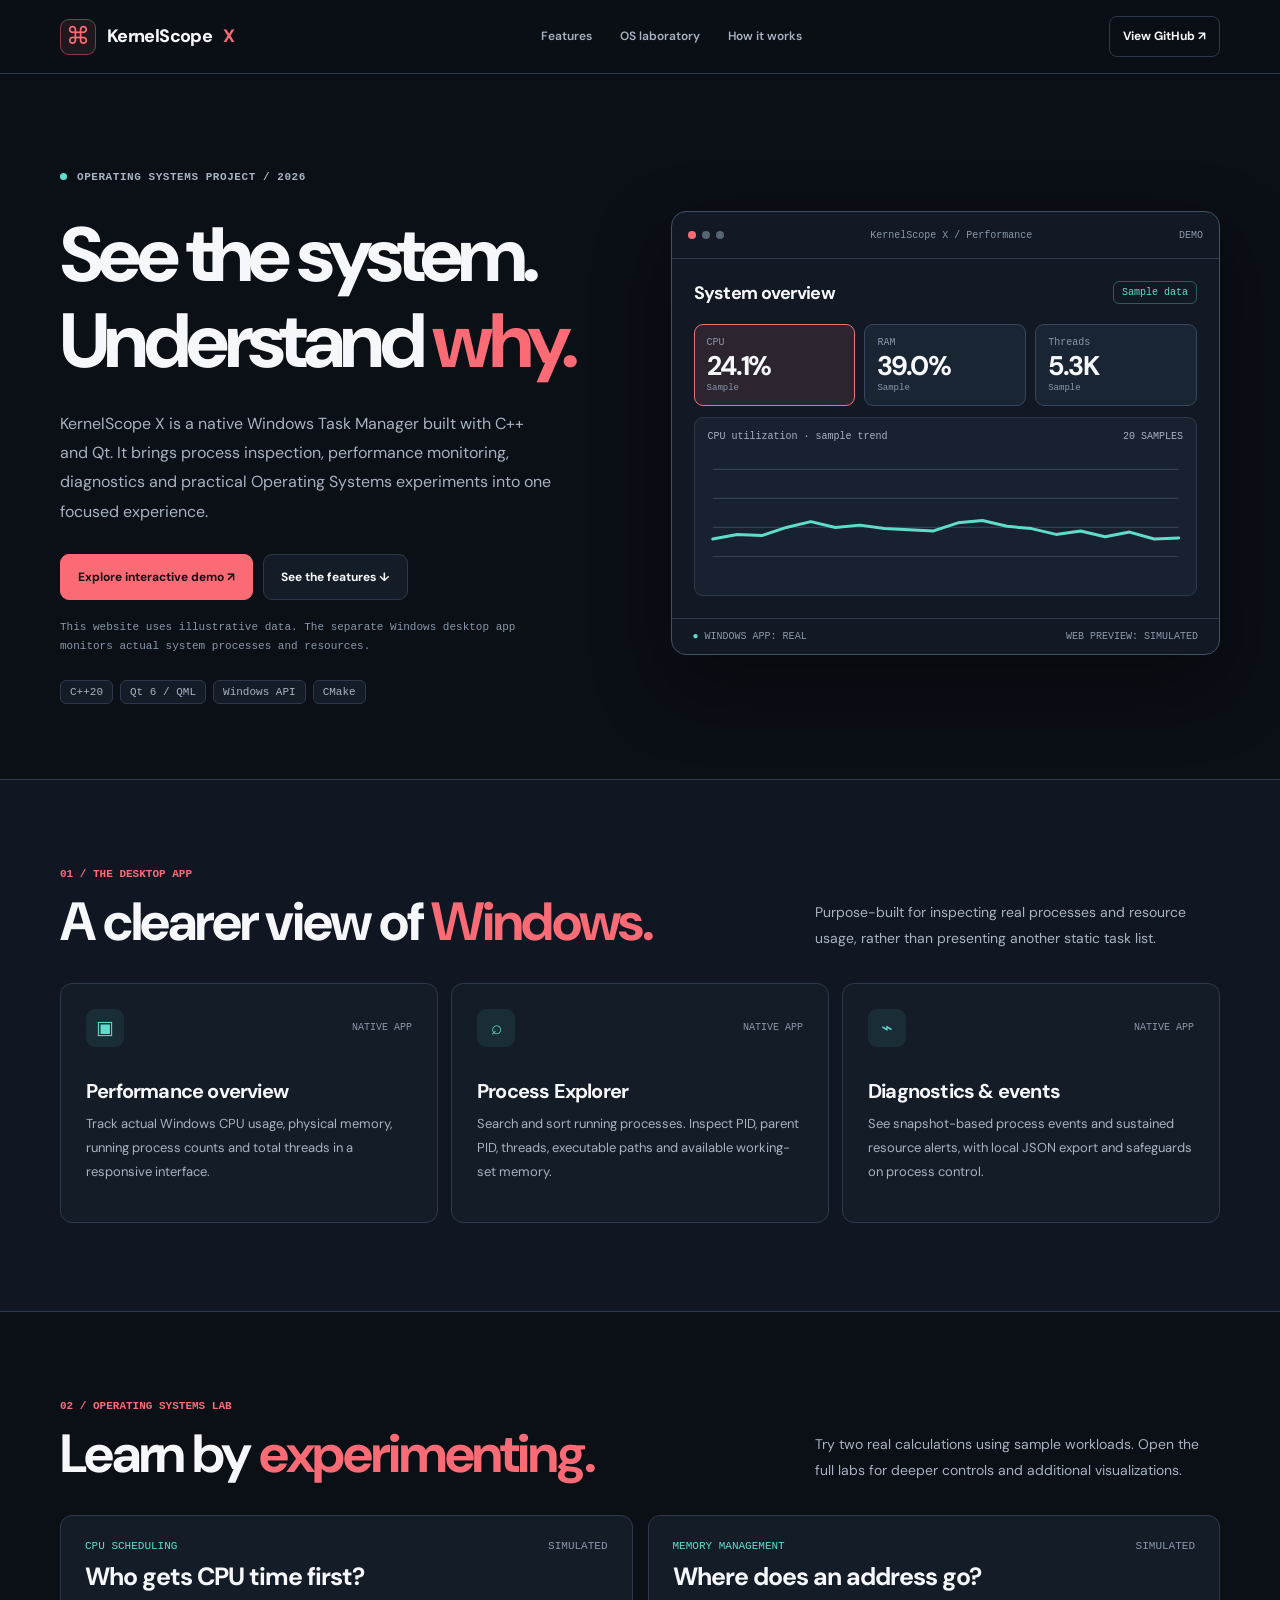
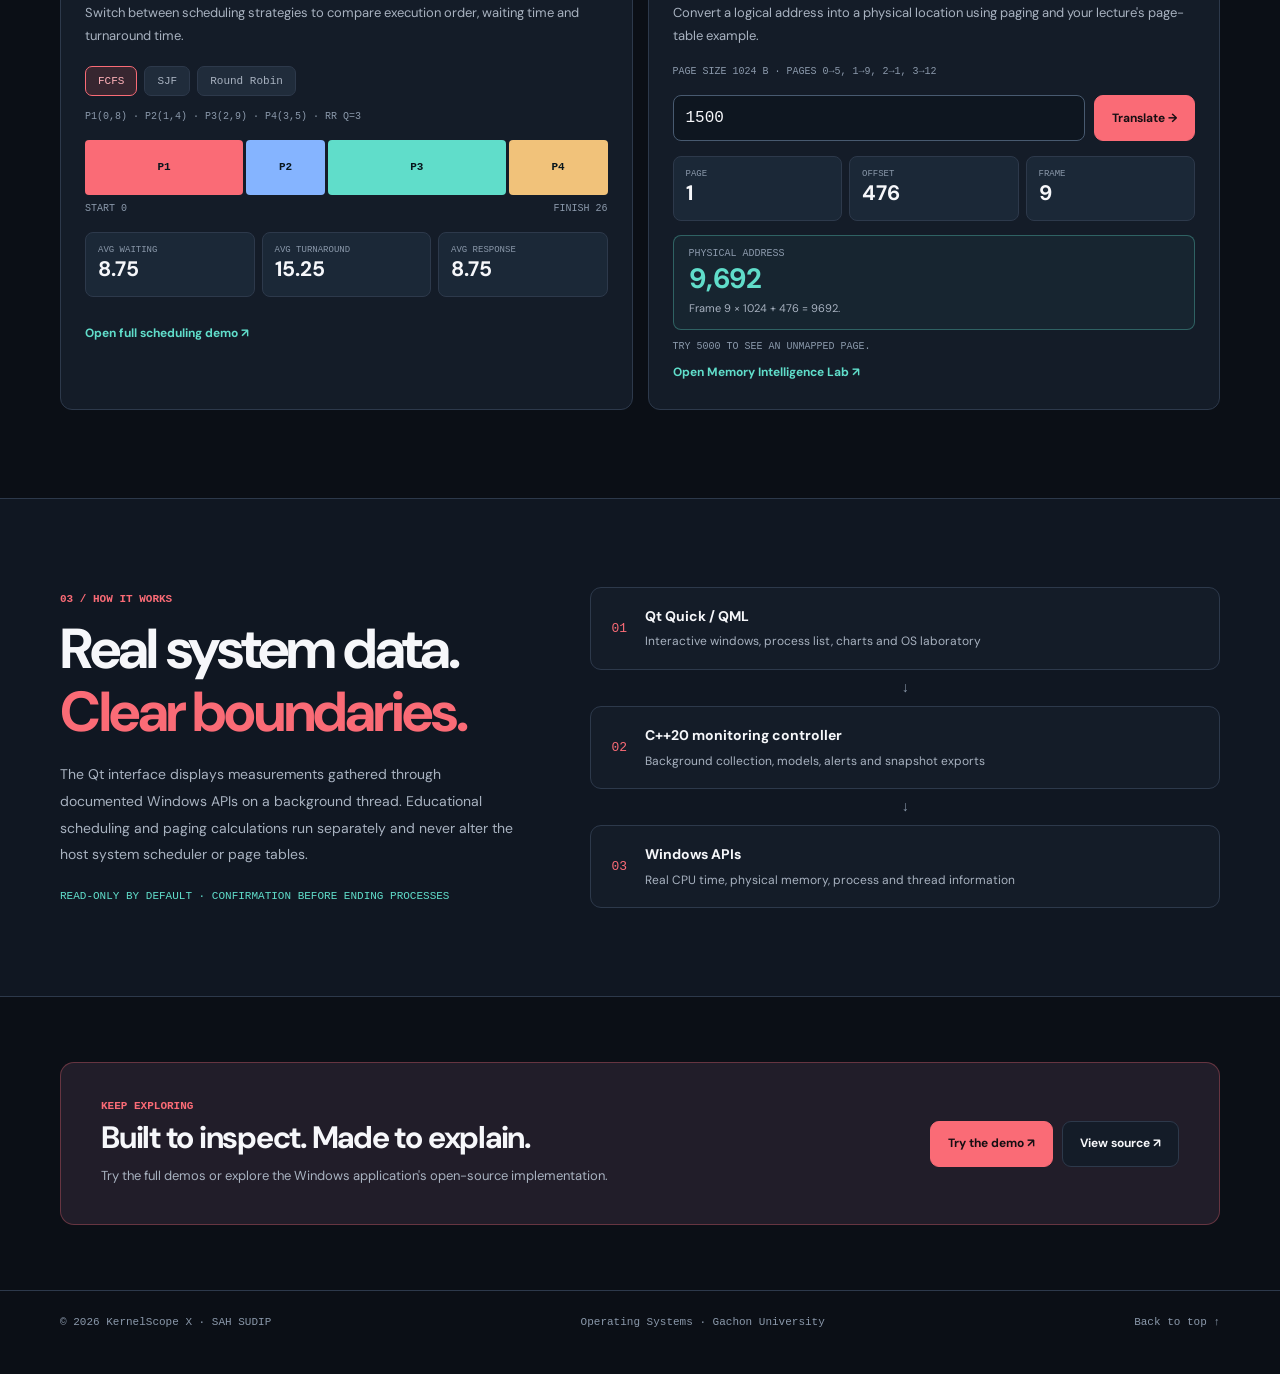
==== commit 567f103f: "Replace crowded homepage with minimal clear project showcase and OS lab previews" ====
--- a/index.html
+++ b/index.html
@@ -1,205 +1,169 @@
 <!doctype html>
-<html lang="en" data-theme="dark" data-motion="off">
+<html lang="en">
 <head>
 <meta charset="utf-8">
 <meta name="viewport" content="width=device-width,initial-scale=1">
-<meta name="theme-color" content="#090a0e">
-<meta name="description" content="KernelScope X — A native C++20 / Qt 6 Windows Task Manager and system intelligence project. Explore the interactive process map, scheduling lab and developer console.">
-<title>KernelScope X — See the System.</title>
+<meta name="theme-color" content="#0b0f16">
+<meta name="description" content="KernelScope X — a native Windows system monitor and an interactive Operating Systems learning laboratory.">
+<title>KernelScope X — Native System Intelligence</title>
 <link rel="preconnect" href="https://fonts.googleapis.com">
 <link rel="preconnect" href="https://fonts.gstatic.com" crossorigin>
-<link href="https://fonts.googleapis.com/css2?family=Barlow+Condensed:wght@600;700;800;900&family=DM+Sans:wght@400;500;600;700&family=IBM+Plex+Mono:wght@400;500;600;700&display=swap" rel="stylesheet">
+<link href="https://fonts.googleapis.com/css2?family=DM+Sans:wght@400;500;600;700;800&display=swap" rel="stylesheet">
 <link rel="stylesheet" href="assets/website/site.css?v=20261124-clean">
-<script src="assets/website/site.js?v=20261124-clean" defer></script>
+<script defer src="assets/website/site.js?v=20261124-clean"></script>
 </head>
 <body>
 <a class="skip" href="#main">Skip to content</a>
-<div class="progress" aria-hidden="true"><span id="progress-line"></span></div>
-<header class="site-header">
-  <div class="shell header-inner">
-    <a class="wordmark" href="#overview" aria-label="KernelScope X, back to top"><span class="mark" aria-hidden="true">⌘</span>KERNELSCOPE<span>X</span></a>
-    <nav class="desktop-nav" aria-label="Main navigation">
-      <a href="#workspace">PROCESS DNA</a>
-      <a href="#modules">MODULES</a>
-      <a href="#laboratory">OS LAB</a>
-      <a href="memory-lab.html">MEMORY LAB ↗</a>
-      <a href="#console">CONSOLE</a>
+<header class="header">
+  <div class="wrap header-inner">
+    <a class="brand" href="#home" aria-label="KernelScope X home"><span class="brand-mark" aria-hidden="true">⌘</span>KernelScope <b>X</b></a>
+    <nav class="nav" aria-label="Main navigation">
+      <a href="#features">Features</a><a href="#labs">OS laboratory</a><a href="#architecture">How it works</a>
     </nav>
-    <div class="header-actions">
-      <button type="button" class="text-button" id="theme-toggle" aria-pressed="false" aria-label="Toggle light or dark theme">◐ Light</button>
-      <button type="button" class="icon-button" id="palette-open" aria-label="Open quick navigation command palette" title="Quick navigation: Ctrl or Cmd + K">⌘ K</button>
-      <a class="header-link" href="https://github.com/sudip09-sys/KernelScope-X" target="_blank" rel="noopener noreferrer">SOURCE <span aria-hidden="true">↗</span></a>
-      <button type="button" class="text-button menu-toggle" id="menu-toggle" aria-expanded="false" aria-controls="mobile-nav">Menu +</button>
+    <div class="nav-actions">
+      <a class="source-link" href="https://github.com/sudip09-sys/KernelScope-X" target="_blank" rel="noopener noreferrer">View GitHub ↗</a>
+      <button class="menu-toggle" id="menu-toggle" aria-controls="mobile-nav" aria-expanded="false" type="button">Menu</button>
     </div>
   </div>
   <nav class="mobile-nav" id="mobile-nav" aria-label="Mobile navigation" hidden>
-    <a href="#workspace">Process DNA</a><a href="#modules">Modules</a><a href="#laboratory">OS Laboratory</a><a href="memory-lab.html">Memory Lab ↗</a><a href="#console">Console</a><a href="demo.html#demo">Full interactive demo ↗</a>
+    <a href="#features">Features</a><a href="#labs">OS laboratory</a><a href="#architecture">How it works</a><a href="demo.html">Interactive demo ↗</a><a href="memory-lab.html">Memory Lab ↗</a>
   </nav>
 </header>
 <main id="main">
-  <section class="hero shell" id="overview" aria-labelledby="hero-title">
+  <section class="hero wrap" id="home">
     <div class="hero-copy">
-      <p class="kicker">NATIVE SYSTEM INTELLIGENCE <b>/ PROJECT 001</b></p>
-      <h1 id="hero-title"><span>SEE THE</span><span>SYSTEM<em>.</em></span></h1>
-      <p class="summary">Most task managers tell you <i>what</i> is running. <strong>KernelScope X</strong> is built to help you understand <i>why</i>. A native Windows process explorer, performance monitor and hands-on Operating Systems laboratory.</p>
+      <div class="eyebrow"><span class="dot" aria-hidden="true"></span> OPERATING SYSTEMS PROJECT / 2026</div>
+      <h1>See the system.<span>Understand <em>why.</em></span></h1>
+      <p class="lead">KernelScope X is a native Windows Task Manager built with C++ and Qt. It brings process inspection, performance monitoring, diagnostics and practical Operating Systems experiments into one focused experience.</p>
       <div class="actions">
-        <a class="cta cta-primary" href="demo.html#demo">EXPLORE LIVE-STYLE DEMO <span class="arrow" aria-hidden="true">↗</span></a>
-        <a class="cta cta-secondary" href="#workspace">INSPECT THE SYSTEM <span class="arrow" aria-hidden="true">↓</span></a>
-        <a class="cta cta-secondary" href="memory-lab.html">MEMORY INTELLIGENCE LAB <span class="arrow" aria-hidden="true">↗</span></a>
+        <a class="btn btn-primary" href="demo.html">Explore interactive demo ↗</a>
+        <a class="btn" href="#features">See the features ↓</a>
       </div>
-      <p class="sub">C++20 <i></i> Qt 6 / QML <i></i> Windows API <i></i> Open-source project</p>
+      <p class="hero-note">This website uses illustrative data. The separate Windows desktop app monitors actual system processes and resources.</p>
+      <ul class="tags" aria-label="Technologies">
+        <li>C++20</li><li>Qt 6 / QML</li><li>Windows API</li><li>CMake</li>
+      </ul>
     </div>
-    <div class="hero-visual" id="hero-stage" aria-label="Interactive simulated system dashboard">
-      <div class="visual-halo" aria-hidden="true"></div>
-      <div class="desktop" id="hero-panel">
-        <div class="desktop-top"><span class="window-dots" aria-hidden="true"><i></i><i></i><i></i></span><span>KERNELSCOPE_X / PERFORMANCE</span><span>SIMULATION</span></div>
-        <div class="desktop-body">
-          <div class="monitor-head"><strong>SYSTEM / OVERVIEW</strong><span class="live-pill"><span class="pulse"></span>DEMO MODE</span></div>
-          <p class="monitor-meta">Select a metric to inspect its simulated trend.</p>
-          <div class="monitor-cards" aria-label="Choose simulated metric">
-            <button class="monitor-card" type="button" data-metric="cpu" aria-pressed="true"><span>CPU LOAD</span><strong>24.1%</strong></button>
-            <button class="monitor-card" type="button" data-metric="memory" aria-pressed="false"><span>MEMORY</span><strong>39.0%</strong></button>
-            <button class="monitor-card" type="button" data-metric="threads" aria-pressed="false"><span>THREADS</span><strong>5.3K</strong></button>
-          </div>
-          <div class="monitor-chart">
-            <div class="chart-title"><b id="chart-selected">CPU · utilization</b><span>SAMPLE WINDOW / 20</span></div>
-            <svg viewBox="0 0 520 125" preserveAspectRatio="none" role="img" aria-label="Animated illustration of a simulated performance trend">
-              <g class="grid-lines"><path d="M0 15H520 M0 45H520 M0 75H520 M0 105H520"/></g>
-              <path id="trace-area" class="trace-area" d="M8,100 L512,100 L512,119 L8,119 Z"></path>
-              <polyline id="trace-line" class="trace" points="8,100 512,100"></polyline>
-            </svg>
-            <div class="chart-legend"><span>00:00</span><span>↑ 100% RANGE</span><span>00:30</span></div>
-          </div>
-          <div class="desktop-bottom"><span>BACKEND <strong>WIN32 / NATIVE DESKTOP</strong></span><span>THIS VISUAL USES DEMO DATA</span></div>
+    <div class="preview" aria-label="Interactive simulated Windows performance monitor">
+      <div class="preview-bar"><span class="dots" aria-hidden="true"><i></i><i></i><i></i></span><span>KernelScope X / Performance</span><span>DEMO</span></div>
+      <div class="preview-content">
+        <div class="preview-title"><h3>System overview</h3><span class="sample">Sample data</span></div>
+        <div class="metric-grid" role="group" aria-label="Choose a sample performance chart">
+          <button class="metric" type="button" data-metric="cpu" aria-pressed="true"><small>CPU</small><strong>24.1%</strong><span>Sample</span></button>
+          <button class="metric" type="button" data-metric="ram" aria-pressed="false"><small>RAM</small><strong>39.0%</strong><span>Sample</span></button>
+          <button class="metric" type="button" data-metric="threads" aria-pressed="false"><small>Threads</small><strong>5.3K</strong><span>Sample</span></button>
+        </div>
+        <div class="trend-panel">
+          <div class="trend-top"><span id="trend-name">CPU utilization · sample trend</span><span>20 SAMPLES</span></div>
+          <svg viewBox="0 0 400 112" preserveAspectRatio="none" role="img" aria-label="Manually selectable example performance trend">
+            <path class="chart-grid" d="M4 15H396 M4 40H396 M4 65H396 M4 90H396"/>
+            <polyline class="trend-line" id="trend-line" points="4,75 396,75"/>
+          </svg>
         </div>
       </div>
-      <div class="floating-tag one" aria-hidden="true"><b>PROCESS TRACKING</b><span>PID 9042 · 15 THREADS</span></div>
-      <div class="floating-tag two" aria-hidden="true"><b>COLLECTOR STATUS</b><span>BACKGROUND THREAD / QT</span></div>
-    </div>
-    <div class="hero-foot"><span class="down" aria-hidden="true">↓</span> SCROLL TO EXPLORE <span aria-hidden="true">/</span> BUILT TO UNDERSTAND OPERATING SYSTEMS</div>
-  </section>
-
-  <section class="section shell" id="workspace" aria-labelledby="workspace-title">
-    <div class="section-top reveal"><div><p class="eyebrow">01 / INTERACTIVE EXPLORER</p><h2 class="section-title" id="workspace-title">EVERY PROCESS<br>HAS A <em>STORY.</em></h2></div><p class="section-desc">PID. Parent PID. Threads. Memory. Explore a small fictional process family and see how operating systems connect running applications.</p></div>
-    <div class="workspace-grid">
-      <div class="process-map reveal" aria-label="Interactive process family map with example data">
-        <div class="map-top"><span>PROCESS TREE / EXAMPLE</span><span><span class="pulse"></span> SELECT A NODE</span></div>
-        <svg class="map-line" viewBox="0 0 100 100" preserveAspectRatio="none" aria-hidden="true">
-          <path data-to="shell" d="M50 27 Q35 33 28 48"/>
-          <path data-to="studio" d="M28 51 Q49 43 75 51"/>
-          <path data-to="browser" d="M28 53 Q21 65 24 80"/>
-          <path data-to="lab" d="M75 53 Q80 66 76 80"/>
-        </svg>
-        <button type="button" class="node" data-node="system" aria-pressed="false"><strong>System.exe</strong><small>PID 0004</small></button>
-        <button type="button" class="node" data-node="shell" aria-pressed="false"><strong>explorer.exe</strong><small>PID 1288</small></button>
-        <button type="button" class="node" data-node="studio" aria-pressed="true"><strong>KernelScopeX.exe</strong><small>PID 9042</small></button>
-        <button type="button" class="node" data-node="browser" aria-pressed="false"><strong>browser.exe</strong><small>PID 6620</small></button>
-        <button type="button" class="node" data-node="lab" aria-pressed="false"><strong>scheduler-demo</strong><small>PID 8124</small></button>
-        <div class="map-footer">DEMO TREE · FICTIONAL RELATIONSHIPS · NOT YOUR DEVICE</div>
-      </div>
-      <aside class="process-panel reveal" aria-live="polite" aria-labelledby="process-name">
-        <div class="panel-label"><span>PROCESS DNA / INSPECTOR</span><span>↘ 01–05</span></div>
-        <h3 id="process-name">KernelScopeX.exe</h3>
-        <p class="process-description" id="process-desc">Inspect a process to see its resource usage and family relationship.</p>
-        <div class="facts">
-          <div class="kv"><span>PROCESS ID</span><strong id="process-pid">9042</strong></div>
-          <div class="kv"><span>PARENT PID</span><strong id="process-parent">1288</strong></div>
-          <div class="kv"><span>THREAD COUNT</span><strong id="process-threads">15</strong></div>
-          <div class="kv"><span>WORKING SET</span><strong id="process-memory">185 MiB</strong></div>
-          <div class="kv"><span>CPU UTILIZATION</span><strong id="process-cpu">2.4%</strong></div>
-          <div class="kv"><span>STATUS</span><strong id="process-status">Monitoring</strong></div>
-        </div>
-        <div class="panel-bottom"><span class="note">SAMPLE INSPECTION / 0% DEVICE ACCESS</span><a class="cta cta-secondary" href="demo.html#demo">TRY PROCESS SEARCH ↗</a></div>
-      </aside>
+      <div class="preview-foot"><span><b>●</b> WINDOWS APP: REAL</span><span>WEB PREVIEW: SIMULATED</span></div>
     </div>
   </section>
 
-  <section class="section shell" id="modules" aria-labelledby="modules-title">
-    <div class="section-top reveal"><div><p class="eyebrow">02 / FROM CODE TO INSIGHT</p><h2 class="section-title" id="modules-title">BUILT TO GO <em>DEEPER.</em></h2></div><p class="section-desc">Not another task list. A Windows-native monitoring utility paired with an educational space to understand OS concepts.</p></div>
-    <div class="feature-grid">
-      <article class="feature-card reveal"><div class="topline"><span>01 / MONITOR</span><span>IMPLEMENTED</span></div><div class="glyph" aria-hidden="true">%</div><h3>PERFORMANCE<br>OVERVIEW</h3><p>Sampled CPU and RAM, process counts, thread totals, and trends from genuine Windows APIs in the desktop app.</p><a href="demo.html#demo">VIEW BROWSER SHOWCASE ↗</a></article>
-      <article class="feature-card reveal"><div class="topline"><span>02 / INSPECT</span><span>IMPLEMENTED</span></div><div class="glyph alt" aria-hidden="true">⌘</div><h3>PROCESS<br>EXPLORER</h3><p>Search, sort and inspect running processes with PID/PPID, executable identity and permission-aware details.</p><a href="#workspace">EXPLORE PROCESS DNA ↗</a></article>
-      <article class="feature-card reveal"><div class="topline"><span>03 / DIAGNOSE</span><span>IMPLEMENTED</span></div><div class="glyph teal" aria-hidden="true">⌁</div><h3>EVENT<br>TIMELINE</h3><p>Track snapshot-based process appearance and disappearance, local exports, and sustained resource alerts.</p><a href="demo.html#demo">VIEW EXAMPLE EVENTS ↗</a></article>
-      <article class="feature-card reveal"><div class="topline"><span>04 / STUDY</span><span>IMPLEMENTED</span></div><div class="glyph teal" aria-hidden="true">≡</div><h3>SCHEDULING<br>LABORATORY</h3><p>Compare FCFS, SJF and Round Robin workloads using Gantt charts and turnaround/waiting metrics.</p><a href="#laboratory">TRY A COMPARISON ↗</a></article>
-      <article class="feature-card reveal"><div class="topline"><span>05 / MEMORY</span><span>WEB LAB READY</span></div><div class="glyph alt" aria-hidden="true">▦</div><h3>MEMORY<br>INTELLIGENCE</h3><p>Translate logical addresses, inspect a simulated TLB, and compare First Fit, Best Fit and Worst Fit step by step.</p><a href="memory-lab.html">OPEN INTERACTIVE MEMORY LAB ↗</a></article>
-      <article class="feature-card reveal"><div class="topline"><span>06 / INVESTIGATE</span><span>PLANNED</span></div><div class="glyph alt" aria-hidden="true">⌁</div><h3>HARDWARE &amp;<br>NETWORK</h3><p>Planned deeper insights into disk, GPU, thread details, and per-process network endpoints.</p><a href="#roadmap">SEE ROADMAP ↗</a></article>
-      <article class="feature-card reveal"><div class="topline"><span>07 / REPLAY</span><span>PLANNED</span></div><div class="glyph" aria-hidden="true">↺</div><h3>TIME<br>MACHINE</h3><p>Planned local monitoring session history for investigating earlier performance spikes.</p><a href="#roadmap">SEE ROADMAP ↗</a></article>
-    </div>
-  </section>
-
-  <section class="lab-section" id="laboratory" aria-labelledby="lab-title">
-    <div class="shell lab-layout">
-      <div class="lab-intro reveal">
-        <p class="eyebrow">03 / THEORY, MEET PRACTICE</p>
-        <h2 class="section-title" id="lab-title">CPU TIME.<br><em>YOUR RULES.</em></h2>
-        <p>What happens when processes arrive at different times? Switch scheduling algorithms and watch the Gantt chart and averages change. Every number here comes from a deterministic sample workload.</p>
-        <p class="mono" style="color:var(--soft);font-size:10px">P1(0,8) · P2(1,4) · P3(2,9) · P4(3,5)</p>
-        <a class="cta cta-primary" href="demo.html#demo">OPEN FULL SCHEDULING LAB <span class="arrow" aria-hidden="true">↗</span></a>
+  <section class="section shaded" id="features">
+    <div class="wrap">
+      <div class="section-head">
+        <div><div class="section-label">01 / THE DESKTOP APP</div><h2>A clearer view of <em>Windows.</em></h2></div>
+        <p>Purpose-built for inspecting real processes and resource usage, rather than presenting another static task list.</p>
       </div>
-      <div class="lab-board reveal">
-        <div class="bar-top"><span>ALGORITHM COMPARISON / SAMPLE JOBS</span><span>SIMULATED</span></div>
-        <div class="algo-tabs" role="group" aria-label="Select CPU scheduling algorithm">
-          <button type="button" data-algorithm="fcfs" aria-pressed="true">FCFS</button>
-          <button type="button" data-algorithm="sjf" aria-pressed="false">SJF</button>
-          <button type="button" data-algorithm="rr" aria-pressed="false">ROUND ROBIN</button>
-        </div>
-        <p id="lab-name" class="mono" style="font-size:10px;color:var(--soft);margin:13px 0 0">First Come First Served</p>
-        <div class="gantt" id="gantt-mini" aria-label="Simulated CPU scheduling Gantt chart"></div>
-        <div class="time-axis"><span>0 / START</span><span id="lab-finish">26</span><span>FINISH</span></div>
-        <div class="stat-row" aria-live="polite">
-          <div><small>AVG. WAITING</small><strong id="lab-wait">8.75</strong></div>
-          <div><small>AVG. TURNAROUND</small><strong id="lab-turn">15.25</strong></div>
-          <div><small>AVG. RESPONSE</small><strong id="lab-response">8.75</strong></div>
-        </div>
-        <p class="lab-note">Illustrative workload. The Windows desktop program does not modify your OS scheduler.</p>
+      <div class="feature-grid">
+        <article class="feature">
+          <div class="feature-meta"><span class="feature-icon" aria-hidden="true">▣</span><span class="feature-state">NATIVE APP</span></div>
+          <h3>Performance overview</h3>
+          <p>Track actual Windows CPU usage, physical memory, running process counts and total threads in a responsive interface.</p>
+        </article>
+        <article class="feature">
+          <div class="feature-meta"><span class="feature-icon" aria-hidden="true">⌕</span><span class="feature-state">NATIVE APP</span></div>
+          <h3>Process Explorer</h3>
+          <p>Search and sort running processes. Inspect PID, parent PID, threads, executable paths and available working-set memory.</p>
+        </article>
+        <article class="feature">
+          <div class="feature-meta"><span class="feature-icon" aria-hidden="true">⌁</span><span class="feature-state">NATIVE APP</span></div>
+          <h3>Diagnostics & events</h3>
+          <p>See snapshot-based process events and sustained resource alerts, with local JSON export and safeguards on process control.</p>
+        </article>
       </div>
     </div>
   </section>
 
-  <section class="section shell console-section" id="console" aria-labelledby="console-title">
-    <div class="reveal">
-      <p class="eyebrow">04 / DEVELOPER EXPERIMENT</p>
-      <h2 class="section-title" id="console-title">TALK TO<br>THE <em>KERNEL.</em></h2>
-      <p class="section-desc" style="margin:20px 0 28px">A playful, safe command console to explore the project. Try <code>help</code>, <code>processes</code>, <code>schedule</code>, or <code>status</code>. It's a website interaction, not a real shell.</p>
-      <button class="cta cta-secondary" id="copy-link" type="button">COPY GITHUB LINK <span class="arrow" aria-hidden="true">↗</span></button>
-    </div>
-    <div class="terminal reveal">
-      <div class="terminal-header"><span><span class="pulse"></span> KERNELSCOPE_X / CONSOLE</span><span>READ-ONLY / WEB DEMO</span></div>
-      <div class="terminal-window" id="terminal-window" aria-live="polite" aria-label="Command console output"></div>
-      <form class="terminal-form" id="terminal-form" autocomplete="off">
-        <label for="terminal-input">ksx@web:~$</label>
-        <input id="terminal-input" type="text" maxlength="90" aria-label="Demo command" placeholder="type help..." spellcheck="false" autocomplete="off">
-        <button type="submit">ENTER ↵</button>
-      </form>
+  <section class="section" id="labs">
+    <div class="wrap">
+      <div class="section-head">
+        <div><div class="section-label">02 / OPERATING SYSTEMS LAB</div><h2>Learn by <em>experimenting.</em></h2></div>
+        <p>Try two real calculations using sample workloads. Open the full labs for deeper controls and additional visualizations.</p>
+      </div>
+      <div class="lab-grid">
+        <article class="lab-card">
+          <div class="lab-meta"><span>CPU SCHEDULING</span><span>SIMULATED</span></div>
+          <h3>Who gets CPU time first?</h3>
+          <p>Switch between scheduling strategies to compare execution order, waiting time and turnaround time.</p>
+          <div class="tabs" role="group" aria-label="Scheduling algorithm">
+            <button type="button" data-algorithm="fcfs" aria-pressed="true">FCFS</button>
+            <button type="button" data-algorithm="sjf" aria-pressed="false">SJF</button>
+            <button type="button" data-algorithm="rr" aria-pressed="false">Round Robin</button>
+          </div>
+          <p class="workload">P1(0,8) · P2(1,4) · P3(2,9) · P4(3,5) · RR Q=3</p>
+          <div id="gantt" class="gantt" aria-label="Computed scheduling Gantt chart"></div>
+          <div class="time-labels"><span>START 0</span><span>FINISH <span id="finish-time">26</span></span></div>
+          <div class="lab-stats" aria-live="polite">
+            <div><small>AVG WAITING</small><b id="avg-wait">8.75</b></div>
+            <div><small>AVG TURNAROUND</small><b id="avg-turn">15.25</b></div>
+            <div><small>AVG RESPONSE</small><b id="avg-response">8.75</b></div>
+          </div>
+          <a class="lab-link" href="demo.html">Open full scheduling demo ↗</a>
+        </article>
+        <article class="lab-card">
+          <div class="lab-meta"><span>MEMORY MANAGEMENT</span><span>SIMULATED</span></div>
+          <h3>Where does an address go?</h3>
+          <p>Convert a logical address into a physical location using paging and your lecture's page-table example.</p>
+          <p class="workload">PAGE SIZE 1024 B · PAGES 0→5, 1→9, 2→1, 3→12</p>
+          <form class="memory-form" id="memory-form" autocomplete="off">
+            <label><span style="display:none">Logical address (bytes)</span><input id="logical-address" type="number" value="1500" min="0" max="1000000" step="1" aria-label="Logical address in bytes" required></label>
+            <button class="btn btn-primary" type="submit">Translate →</button>
+          </form>
+          <div class="memory-stats">
+            <div><small>PAGE</small><b id="page-number">1</b></div>
+            <div><small>OFFSET</small><b id="offset-number">476</b></div>
+            <div><small>FRAME</small><b id="frame-number">9</b></div>
+          </div>
+          <div class="memory-output" id="memory-output" role="status" aria-live="polite">
+            <small>PHYSICAL ADDRESS</small><strong id="physical-address">9,692</strong>
+            <p id="translation-info">Frame 9 × 1024 + 476 = 9692.</p>
+          </div>
+          <p class="workload" style="margin:11px 0 2px">TRY 5000 TO SEE AN UNMAPPED PAGE.</p>
+          <a class="lab-link" href="memory-lab.html">Open Memory Intelligence Lab ↗</a>
+        </article>
+      </div>
     </div>
   </section>
 
-  <section class="section shell" id="roadmap">
-    <div class="section-top reveal"><div><p class="eyebrow">05 / SHIPPING PROGRESS</p><h2 class="section-title">THE ROAD <em>AHEAD.</em></h2></div><p class="section-desc">From a working native desktop foundation to a richer engineer-grade toolkit. Each release should be verified before it is called complete.</p></div>
-    <div class="roadmap">
-      <div class="reveal"><p class="num">01 / BUILT</p><h3>WINDOWS FOUNDATION</h3><p>v0.1.0 native build demonstrated; core monitoring, process exploration, diagnostics and OS scheduling simulator.</p></div>
-      <div class="reveal"><p class="num">02 / IN PROGRESS</p><h3>INTERFACE REFINEMENT</h3><p>v0.2.0 redesign and safe selection improvements, with further Windows acceptance testing needed.</p></div>
-      <div class="reveal"><p class="num">03 / PLANNED</p><h3>DEEPER INTELLIGENCE</h3><p>Network inspection, hardware data, persistent history, and new OS experiments including deadlocks.</p></div>
+  <section class="section shaded" id="architecture">
+    <div class="wrap arch">
+      <div>
+        <div class="section-label">03 / HOW IT WORKS</div>
+        <h2>Real system data.<br><em>Clear boundaries.</em></h2>
+        <p>The Qt interface displays measurements gathered through documented Windows APIs on a background thread. Educational scheduling and paging calculations run separately and never alter the host system scheduler or page tables.</p>
+        <div class="arch-note">READ-ONLY BY DEFAULT · CONFIRMATION BEFORE ENDING PROCESSES</div>
+      </div>
+      <div class="flow" aria-label="Windows application architecture">
+        <div class="step"><span class="step-index">01</span><div><b>Qt Quick / QML</b><small>Interactive windows, process list, charts and OS laboratory</small></div></div>
+        <div class="flow-arrow" aria-hidden="true">↓</div>
+        <div class="step"><span class="step-index">02</span><div><b>C++20 monitoring controller</b><small>Background collection, models, alerts and snapshot exports</small></div></div>
+        <div class="flow-arrow" aria-hidden="true">↓</div>
+        <div class="step"><span class="step-index">03</span><div><b>Windows APIs</b><small>Real CPU time, physical memory, process and thread information</small></div></div>
+      </div>
     </div>
   </section>
-  <section class="closer" aria-labelledby="closer-title"><div class="shell">
-    <p class="eyebrow">SYSTEMS ARE NOT BLACK BOXES.</p>
-    <h2 id="closer-title">GO BEYOND<br><span>THE TASK LIST.</span></h2>
-    <p>One project. Two experiences. A genuine Windows desktop utility and a browser showcase built to make Operating Systems concepts easier to see.</p>
-    <div class="actions">
-      <a class="cta cta-primary" href="demo.html#demo">EXPLORE THE INTERACTIVE DEMO <span class="arrow" aria-hidden="true">↗</span></a>
-      <a class="cta cta-secondary" href="https://github.com/sudip09-sys/KernelScope-X" target="_blank" rel="noopener noreferrer">VIEW C++ SOURCE <span class="arrow" aria-hidden="true">↗</span></a>
-    </div>
+
+  <section class="endcap"><div class="wrap endcap-inner">
+    <div><div class="section-label">KEEP EXPLORING</div><h2>Built to inspect. Made to explain.</h2><p>Try the full demos or explore the Windows application's open-source implementation.</p></div>
+    <div class="endcap-links"><a class="btn btn-primary" href="demo.html">Try the demo ↗</a><a class="btn" href="https://github.com/sudip09-sys/KernelScope-X" target="_blank" rel="noopener noreferrer">View source ↗</a></div>
   </div></section>
 </main>
-<footer class="site-footer"><div class="shell footer-inner"><span>© <span id="year">2026</span> KERNELSCOPE X / SAH SUDIP</span><span>BUILT WITH C++20 · QT 6 · CMAKE · WINDOWS API</span><a href="#overview">BACK TO TOP ↑</a></div></footer>
-<div class="palette" id="palette" hidden role="presentation">
-  <div class="palette-dialog" role="dialog" aria-modal="true" aria-label="Quick navigation command palette">
-    <div class="palette-header"><input id="palette-input" type="search" aria-label="Search navigation actions" placeholder="Where do you want to go?"><button type="button" id="palette-close" aria-label="Close quick navigation">✕</button></div>
-    <div class="palette-results" id="palette-results"></div>
-    <p class="palette-help">SHORTCUT: CTRL / ⌘ + K · ESC TO CLOSE</p>
-  </div>
-</div>
-<div class="toast" id="toast" hidden role="status" aria-live="polite"></div>
-</body>
-</html>+<footer class="footer"><div class="wrap footer-inner"><span>© 2026 KernelScope X · SAH SUDIP</span><span>Operating Systems · Gachon University</span><a href="#home">Back to top ↑</a></div></footer>
+</body></html>
--- a/assets/website/site.css
+++ b/assets/website/site.css
@@ -1,23 +1,16 @@
-/* KernelScope X — cinematic product site. No frameworks or telemetry collection. */
-:root{color-scheme:dark;--bg:#090a0e;--panel:#10131b;--panel2:#161b25;--raised:#1d2430;--ink:#f6f5f3;--muted:#a8a9b6;--soft:#717785;--line:#ffffff24;--line-strong:#ffffff40;--red:#f34c61;--red-soft:#f34c611e;--teal:#6be3cd;--violet:#a8a0ef;--button-ink:#100e10;--shadow:#0008;--display:'Barlow Condensed',Impact,'Arial Narrow',sans-serif;--body:'DM Sans',system-ui,sans-serif;--mono:'IBM Plex Mono',ui-monospace,SFMono-Regular,Consolas,monospace}
-:root[data-theme=light]{color-scheme:light;--bg:#f2f0ed;--panel:#fffcf8;--panel2:#eee9e6;--raised:#e6e0dd;--ink:#1e1b22;--muted:#595562;--soft:#716d78;--line:#271c3030;--line-strong:#271c3050;--red:#bb173d;--red-soft:#bb173d15;--teal:#167868;--violet:#6356a5;--button-ink:#fff;--shadow:#40302018}
-*,*::before,*::after{box-sizing:border-box}html{scroll-behavior:smooth;scroll-padding-top:100px}body{margin:0;background:var(--bg);color:var(--ink);font:15px/1.6 var(--body);overflow-x:clip}body::before{content:"";position:fixed;inset:0;pointer-events:none;background:radial-gradient(ellipse at 80% 2%,var(--red-soft),transparent 42%),linear-gradient(to right,transparent 49.95%,var(--line) 50%,transparent 50.05%);opacity:.65;z-index:-2}a{color:inherit;text-decoration:none}button,input{font:inherit}button{cursor:pointer;color:inherit}button:disabled{opacity:.45;cursor:not-allowed}button,a,input{outline-offset:4px;-webkit-tap-highlight-color:transparent}button:focus-visible,a:focus-visible,input:focus-visible{outline:2px solid var(--red)}img{max-width:100%;display:block}::selection{background:var(--red);color:#fff}p,h1,h2,h3,h4{margin-top:0}p{color:var(--muted)}[hidden]{display:none!important}section[id]{scroll-margin-top:110px}
-.skip{position:fixed;z-index:90;top:-100px;left:12px;background:var(--ink);color:var(--bg);padding:10px 20px;border-radius:4px}.skip:focus{top:12px}.progress{position:fixed;top:0;left:0;width:100%;height:3px;z-index:100;background:transparent}.progress span{display:block;width:0;height:100%;background:var(--red);box-shadow:0 0 14px var(--red)}.shell{width:min(1300px,90vw);margin-inline:auto}
-.site-header{position:sticky;z-index:40;top:0;border-bottom:1px solid var(--line);background:color-mix(in srgb,var(--bg) 92%,transparent);backdrop-filter:blur(20px)}.header-inner{height:80px;display:flex;align-items:center;justify-content:space-between;gap:22px}.wordmark{display:flex;align-items:center;gap:11px;font:800 21px/1 var(--display);letter-spacing:.03em;white-space:nowrap}.wordmark span:last-child{color:var(--red)}.mark{display:grid;place-items:center;width:34px;height:34px;border:1px solid var(--red);border-radius:6px;color:var(--red);font:700 19px var(--mono);transform:rotate(-10deg)}.desktop-nav{display:flex;align-items:center;gap:30px;color:var(--muted);font:11px var(--mono);text-transform:uppercase;letter-spacing:.045em}.desktop-nav a{transition:color .2s}.desktop-nav a:hover,.desktop-nav a[aria-current=true]{color:var(--red)}.header-actions{display:flex;align-items:center;gap:9px}.icon-button,.text-button{background:transparent;border:1px solid var(--line);border-radius:4px;min-height:36px;padding:7px 10px;color:var(--muted);font:11px var(--mono);transition:background .2s,color .2s,border-color .2s}.icon-button:hover,.text-button:hover{border-color:var(--line-strong);color:var(--ink)}.header-link{display:inline-flex;align-items:center;gap:7px;padding:10px 15px;background:var(--ink);color:var(--bg);font:600 11px var(--mono);white-space:nowrap;border-radius:3px;transition:transform .2s}.header-link:hover{transform:translateY(-2px)}.menu-toggle{display:none}
-.hero{min-height:min(825px,calc(100svh - 80px));padding:85px 0 90px;position:relative;display:grid;grid-template-columns:1.04fr 1fr;align-items:center;gap:4vw}.hero-copy{position:relative;z-index:2}.kicker,.eyebrow,.mono{font:11px/1.7 var(--mono);letter-spacing:.1em;text-transform:uppercase}.kicker{display:flex;gap:12px;align-items:center;color:var(--muted);margin-bottom:24px}.kicker::before{content:"";width:30px;height:1px;background:var(--red)}.kicker b{font-weight:500;color:var(--red)}.hero h1{font:900 clamp(82px,10.1vw,172px)/.76 var(--display);letter-spacing:-.045em;text-transform:uppercase;margin:0 0 28px}.hero h1 span{display:block;white-space:nowrap}.hero h1 em{font-style:normal;color:var(--red)}.hero .summary{max-width:520px;font-size:16px;line-height:1.7;margin-bottom:22px}.hero .sub{display:flex;align-items:center;gap:10px;flex-wrap:wrap;font:11px var(--mono);color:var(--soft);margin:22px 0 0}.hero .sub i{height:4px;width:4px;border-radius:50%;background:var(--red)}.actions{display:flex;flex-wrap:wrap;gap:12px}.cta{min-height:48px;display:inline-flex;align-items:center;justify-content:center;gap:15px;padding:13px 20px;border-radius:3px;border:1px solid var(--line-strong);font:600 12px var(--mono);transition:transform .23s,background .23s,border-color .23s}.cta:hover{transform:translateY(-3px);border-color:var(--red)}.cta-primary{background:var(--red);color:#fff;border-color:var(--red)}.cta-secondary{background:var(--panel);color:var(--ink)}.cta .arrow{font-size:20px;line-height:0}.hero-foot{position:absolute;left:0;bottom:19px;font:10px var(--mono);color:var(--soft)}.hero-foot .down{color:var(--red);font-size:16px;margin-right:12px}
-.hero-visual{min-width:0;position:relative;perspective:1100px}.visual-halo{position:absolute;inset:-20% -14%;background:radial-gradient(ellipse,var(--red-soft),transparent 70%);filter:blur(22px);pointer-events:none}.desktop{position:relative;z-index:1;border:1px solid var(--line-strong);background:var(--panel);box-shadow:0 36px 110px var(--shadow);border-radius:9px;transform-style:preserve-3d;transition:transform .35s ease;overflow:hidden}.desktop-top{height:49px;display:flex;align-items:center;justify-content:space-between;padding:0 18px;border-bottom:1px solid var(--line);font:10px var(--mono);color:var(--soft);gap:10px}.window-dots{display:flex;gap:6px}.window-dots i{width:8px;height:8px;border-radius:50%;background:var(--line-strong)}.window-dots i:first-child{background:var(--red)}.desktop-body{padding:21px}.monitor-head{display:flex;align-items:center;justify-content:space-between;gap:12px;margin-bottom:14px}.monitor-head strong{font:700 14px var(--mono);letter-spacing:-.04em}.live-pill{font:9px var(--mono);color:var(--teal);border:1px solid color-mix(in srgb,var(--teal) 35%,transparent);border-radius:3px;padding:5px 7px}.pulse{display:inline-block;background:var(--teal);border-radius:50%;width:6px;height:6px;margin-right:6px;box-shadow:0 0 0 4px color-mix(in srgb,var(--teal) 15%,transparent)}.monitor-meta{color:var(--soft);font:10px var(--mono);margin:0 0 15px}.monitor-cards{display:grid;grid-template-columns:repeat(3,1fr);gap:9px}.monitor-card{background:var(--raised);border:1px solid var(--line);padding:12px 13px;text-align:left;border-radius:4px;min-width:0;transition:border-color .2s}.monitor-card[aria-pressed=true]{border-color:var(--red);background:var(--red-soft)}.monitor-card span{display:block;color:var(--soft);font:9px var(--mono);letter-spacing:.1em;margin-bottom:7px}.monitor-card strong{font:700 clamp(18px,2vw,29px) var(--display);letter-spacing:0}.monitor-chart{height:215px;padding:13px 13px 8px;background:var(--raised);border:1px solid var(--line);margin-top:10px;border-radius:4px;position:relative}.chart-title{display:flex;justify-content:space-between;gap:10px;color:var(--soft);font:10px var(--mono)}.chart-title b{color:var(--ink)}.monitor-chart svg{width:100%;height:142px;margin-top:8px;overflow:visible}.monitor-chart .grid-lines path{stroke:var(--line);fill:none;stroke-width:1}.monitor-chart .trace{fill:none;stroke:var(--red);stroke-width:2.7;vector-effect:non-scaling-stroke;stroke-linecap:round;stroke-linejoin:round;filter:drop-shadow(0 0 5px var(--red-soft))}.trace-area{fill:var(--red-soft);opacity:.65}.chart-legend{display:flex;justify-content:space-between;font:9px var(--mono);color:var(--soft)}.desktop-bottom{display:flex;align-items:center;justify-content:space-between;flex-wrap:wrap;gap:9px;font:10px var(--mono);color:var(--soft);margin-top:14px}.desktop-bottom strong{color:var(--teal);font-weight:500}.floating-tag{position:absolute;z-index:3;background:var(--bg);border:1px solid var(--line-strong);padding:13px 16px;box-shadow:0 12px 28px var(--shadow);font:10px var(--mono);color:var(--muted);min-width:182px;pointer-events:none}.floating-tag b{display:block;color:var(--red);font-size:11px;margin-bottom:5px}.floating-tag.one{left:-25px;bottom:-23px}.floating-tag.two{right:-13px;top:-25px}.floating-tag.two b{color:var(--teal)}
-.section{padding:115px 0}.section-top{display:flex;align-items:end;justify-content:space-between;gap:20px;margin-bottom:44px}.eyebrow{color:var(--red);margin:0 0 12px}.section-title{font:800 clamp(46px,6.1vw,91px)/.94 var(--display);text-transform:uppercase;letter-spacing:-.023em;margin:0}.section-title em{font-style:normal;color:var(--red)}.section-desc{max-width:450px;font-size:14px;line-height:1.85;margin:0}.section-index{color:var(--soft);font:11px var(--mono);margin-bottom:18px}
-.workspace-grid{display:grid;grid-template-columns:1.1fr .9fr;gap:18px;align-items:stretch}.process-map,.process-panel{border:1px solid var(--line);background:var(--panel);border-radius:6px}.process-map{min-height:490px;overflow:hidden;position:relative}.process-map::before{content:"";position:absolute;inset:0;background-image:linear-gradient(var(--line) 1px,transparent 1px),linear-gradient(90deg,var(--line) 1px,transparent 1px);background-size:35px 35px;opacity:.4;mask-image:radial-gradient(ellipse,#000,transparent 90%)}.map-top{position:absolute;z-index:2;left:24px;right:24px;top:19px;display:flex;justify-content:space-between;font:10px var(--mono);color:var(--soft)}.map-line{position:absolute;inset:0;width:100%;height:100%;pointer-events:none}.map-line path{stroke:var(--line-strong);stroke-dasharray:5 8;fill:none;stroke-width:.33;vector-effect:non-scaling-stroke}.map-line path.active{stroke:var(--red);stroke-width:.6}.node{position:absolute;z-index:3;min-width:125px;text-align:left;padding:10px 12px;background:var(--panel2);border:1px solid var(--line-strong);color:var(--ink);border-radius:5px;box-shadow:0 8px 24px var(--shadow);transition:transform .2s,border-color .2s,background .2s}.node:hover{transform:translateY(-5px)}.node.active{border-color:var(--red);background:var(--red-soft)}.node strong{display:block;font:600 12px var(--mono)}.node small{display:block;font:10px var(--mono);color:var(--muted);margin-top:5px}.node::before{content:"";position:absolute;left:-4px;top:50%;width:7px;height:7px;border-radius:50%;background:var(--teal)}.node.active::before{background:var(--red);box-shadow:0 0 0 6px var(--red-soft)}.node[data-node=system]{top:17%;left:37%}.node[data-node=shell]{top:43%;left:12%}.node[data-node=studio]{top:43%;right:9%}.node[data-node=browser]{bottom:14%;left:10%}.node[data-node=lab]{bottom:14%;right:8%}.map-footer{position:absolute;bottom:15px;left:24px;color:var(--soft);font:10px var(--mono)}.process-panel{padding:30px;display:flex;flex-direction:column;gap:25px}.panel-label{display:flex;align-items:center;justify-content:space-between;color:var(--teal);font:11px var(--mono);letter-spacing:.08em}.process-panel h3{font:800 clamp(28px,3vw,45px)/1 var(--display);margin:0;overflow-wrap:anywhere}.process-panel .process-description{font-size:13px;margin:-9px 0 0}.kv{display:flex;align-items:center;justify-content:space-between;padding:12px 0;border-bottom:1px solid var(--line);font:12px var(--mono);gap:16px}.kv span{color:var(--soft)}.kv strong{font-weight:600}.panel-bottom{margin-top:auto;display:flex;align-items:center;justify-content:space-between;flex-wrap:wrap;gap:10px}.panel-bottom .note{color:var(--soft);font:10px var(--mono)}
-.feature-grid{display:grid;grid-template-columns:repeat(3,minmax(0,1fr));gap:15px}.feature-card{border:1px solid var(--line);background:var(--panel);padding:29px;min-height:300px;display:flex;flex-direction:column;gap:10px;position:relative;overflow:hidden;transition:transform .25s,border-color .25s}.feature-card:hover{transform:translateY(-5px);border-color:var(--red)}.feature-card .topline{display:flex;justify-content:space-between;align-items:center;font:10px var(--mono);color:var(--soft)}.feature-card .topline span:last-child{color:var(--teal)}.feature-card .glyph{font:normal 75px/.9 var(--display);color:var(--red);opacity:.84;margin-top:15px}.feature-card h3{font:700 33px/.98 var(--display);text-transform:uppercase;letter-spacing:.01em;margin:3px 0}.feature-card p{font-size:13px;margin:0}.feature-card a{margin-top:auto;font:11px var(--mono);color:var(--red)}.feature-card .glyph.alt{color:var(--violet)}.feature-card .glyph.teal{color:var(--teal)}
-.lab-section{padding-block:100px;border-block:1px solid var(--line);background:linear-gradient(160deg,var(--panel),var(--bg))}.lab-layout{display:grid;grid-template-columns:.8fr 1.2fr;gap:70px;align-items:center}.lab-intro p:not(.eyebrow){font-size:14px;line-height:1.9;max-width:410px}.lab-intro .cta{margin-top:20px}.lab-board{border:1px solid var(--line-strong);background:var(--panel);border-radius:7px;padding:23px;box-shadow:0 20px 65px var(--shadow)}.lab-board .bar-top{display:flex;justify-content:space-between;gap:15px;color:var(--soft);font:10px var(--mono);margin-bottom:16px}.algo-tabs{display:flex;gap:6px;flex-wrap:wrap}.algo-tabs button{background:transparent;border:1px solid var(--line);border-radius:3px;padding:9px 13px;color:var(--muted);font:11px var(--mono)}.algo-tabs button[aria-pressed=true]{background:var(--red-soft);color:var(--red);border-color:var(--red)}.lab-board .gantt{display:flex;gap:2px;align-items:stretch;height:74px;margin-top:26px;overflow:hidden}.lab-board .gantt>div{min-width:0;display:flex;flex-direction:column;align-items:center;justify-content:center;background:var(--red);color:#fff;font:11px var(--mono);overflow:hidden}.lab-board .gantt>div:nth-child(3n+2){background:var(--violet);color:#10101d}.lab-board .gantt>div:nth-child(3n){background:var(--teal);color:#09191b}.lab-board .gantt small{font-size:9px;opacity:.8}.lab-board .gantt>div.idle{background:var(--raised);color:var(--muted)}.time-axis{display:flex;justify-content:space-between;color:var(--soft);font:10px var(--mono);margin:8px 0 18px}.stat-row{display:grid;grid-template-columns:repeat(3,1fr);gap:9px}.stat-row>div{background:var(--raised);padding:13px 10px;border:1px solid var(--line)}.stat-row small{display:block;font:9px var(--mono);color:var(--soft);text-transform:uppercase}.stat-row strong{font:800 33px var(--display);color:var(--ink)}.lab-note{font:10px/1.7 var(--mono);color:var(--soft);margin:14px 0 0}
-.console-section{display:grid;grid-template-columns:1fr .9fr;gap:70px;align-items:center}.terminal{border:1px solid var(--line-strong);border-radius:6px;background:#0f1319;color:#e7eaf1;box-shadow:0 24px 75px var(--shadow);overflow:hidden}.terminal-header{display:flex;align-items:center;justify-content:space-between;padding:15px 19px;border-bottom:1px solid #ffffff20;color:#92a1b6;font:11px var(--mono)}.terminal-window{padding:18px 21px;height:270px;overflow:auto;font:12px/1.8 var(--mono);scrollbar-color:#484b57 transparent}.terminal-window p{margin:0 0 9px;white-space:pre-wrap;overflow-wrap:anywhere;color:#d6dee9}.terminal-window .prefix{color:#6be3cd}.terminal-window .response{color:#b8c4d3}.terminal-form{border-top:1px solid #ffffff20;display:flex;align-items:center;padding:10px 20px;gap:10px}.terminal-form label{color:#6be3cd;font:12px var(--mono)}.terminal-form input{width:100%;background:none;color:#e7eaf1;border:0;outline:0;font:12px var(--mono)}.terminal-form button{background:#6be3cd;border:0;color:#10141b;padding:8px 10px;font:10px var(--mono);border-radius:3px}
-.roadmap{display:grid;grid-template-columns:repeat(3,1fr);gap:12px}.roadmap>div{padding:23px;border-top:2px solid var(--line-strong);background:var(--panel)}.roadmap>div:first-child{border-color:var(--teal)}.roadmap>div:nth-child(2){border-color:var(--red)}.roadmap .num{font:10px var(--mono);color:var(--soft)}.roadmap h3{font:700 30px var(--display);margin:10px 0}.roadmap p{font-size:12px}
-.closer{padding:115px 0 125px;border-top:1px solid var(--line);text-align:center;position:relative;overflow:hidden}.closer::before{content:"X";position:absolute;inset:0;display:grid;place-items:center;font:900 min(75vw,800px) var(--display);color:var(--red-soft);pointer-events:none;line-height:1}.closer .shell{position:relative;z-index:2}.closer h2{font:900 clamp(65px,12vw,150px)/.85 var(--display);letter-spacing:-.035em;text-transform:uppercase;margin:0 0 28px}.closer h2 span{color:var(--red)}.closer p{max-width:570px;margin:0 auto 28px;font-size:14px}.closer .actions{justify-content:center}.site-footer{border-top:1px solid var(--line);padding:27px 0 40px}.footer-inner{display:flex;justify-content:space-between;flex-wrap:wrap;gap:20px;color:var(--soft);font:10px var(--mono);text-transform:uppercase;letter-spacing:.07em}.footer-inner a:hover{color:var(--red)}
-.palette{position:fixed;z-index:85;inset:0;display:grid;place-items:start center;padding:17vh 20px;background:#08090edb;backdrop-filter:blur(8px)}.palette-dialog{width:min(540px,100%);border:1px solid var(--line-strong);background:var(--panel);box-shadow:0 40px 80px #0007;padding:15px;border-radius:8px}.palette-header{display:flex;gap:8px;align-items:center}.palette-header input{flex:1;background:var(--bg);color:var(--ink);border:1px solid var(--line-strong);padding:13px}.palette-header button{background:transparent;border:0;color:var(--muted)}.palette-results{margin-top:9px}.palette-results button{display:block;width:100%;text-align:left;padding:13px;background:transparent;border:0;border-radius:4px;color:var(--ink);font:12px var(--mono)}.palette-results button:hover,.palette-results button:focus-visible{background:var(--red-soft);color:var(--red)}.palette-help{margin:10px 2px 0;color:var(--soft);font:10px var(--mono)}.toast{position:fixed;right:20px;bottom:20px;z-index:90;background:var(--panel2);border:1px solid var(--line-strong);border-left:3px solid var(--red);padding:13px 17px;font:11px var(--mono);box-shadow:0 10px 35px var(--shadow);max-width:310px}
-.reveal{opacity:0;transform:translateY(22px);transition:opacity .7s ease,transform .7s ease}.reveal.in-view{opacity:1;transform:none}
-@keyframes blink{50%{opacity:.4}}@media(pointer:fine){.hero-visual:hover .desktop{border-color:var(--line-strong)}}@media(max-width:1100px){.header-inner{height:70px}.desktop-nav{gap:17px}.hero{grid-template-columns:1fr 1fr;gap:28px}.hero h1{font-size:clamp(70px,9vw,120px)}.floating-tag.one{left:-6px}.floating-tag.two{right:-6px}.workspace-grid{grid-template-columns:1fr 1fr}.process-panel{padding:23px}.lab-layout,.console-section{gap:35px}}
-@media(max-width:820px){.shell{width:min(740px,90vw)}.desktop-nav{display:none}.menu-toggle{display:inline-flex}.mobile-nav{position:absolute;top:70px;left:0;right:0;background:var(--bg);border-bottom:1px solid var(--line);padding:15px 5vw;display:grid;gap:12px}.mobile-nav a{padding:9px;font:12px var(--mono)}.hero{display:block;min-height:0;padding:75px 0 84px}.hero-copy{margin-bottom:55px}.hero h1{font-size:clamp(86px,16vw,150px)}.hero-visual{max-width:640px;margin:auto}.floating-tag.two{right:-8px}.floating-tag.one{left:-8px}.hero-foot{bottom:15px}.section{padding:83px 0}.workspace-grid,.lab-layout,.console-section{grid-template-columns:1fr}.process-map{min-height:450px}.process-panel{min-height:340px}.feature-grid{grid-template-columns:repeat(2,1fr)}.roadmap{grid-template-columns:1fr}.lab-layout{gap:28px}.closer{padding:84px 0}}
-@media(max-width:520px){.header-inner{height:63px}.header-link{display:none}.mobile-nav{top:63px}.shell{width:calc(100% - 34px)}.wordmark{font-size:18px}.icon-button,.text-button{padding:7px}.hero{padding-top:57px}.hero h1{font-size:clamp(69px,19.2vw,105px);margin-bottom:18px}.hero .summary{font-size:14px}.kicker{font-size:9px}.actions .cta{width:100%}.hero-visual{margin-top:25px}.desktop-body{padding:12px}.desktop-top{padding-inline:11px;font-size:8px}.monitor-card{padding:9px 7px}.monitor-card span{font-size:7px}.monitor-card strong{font-size:22px}.monitor-head strong{font-size:11px}.monitor-chart{height:175px;padding:10px}.monitor-chart svg{height:108px}.floating-tag{font-size:8px;min-width:120px;padding:8px}.floating-tag.one{bottom:-24px}.floating-tag.two{top:-25px}.section-top{display:block}.section-desc{margin-top:19px}.section-title{font-size:58px}.process-map{min-height:380px}.node{min-width:105px;padding:8px}.node strong{font-size:10px}.node small{font-size:9px}.node[data-node=system]{left:33%;top:18%}.node[data-node=shell]{left:5%;top:41%}.node[data-node=studio]{right:4%;top:41%}.node[data-node=browser]{left:4%;bottom:13%}.node[data-node=lab]{right:4%;bottom:13%}.process-panel{padding:20px}.feature-grid{grid-template-columns:1fr}.feature-card{min-height:240px}.feature-card .glyph{font-size:60px}.stat-row strong{font-size:27px}.lab-board{padding:14px}.terminal-window{height:260px}.header-actions .text-button{font-size:10px}.closer h2{font-size:clamp(54px,14vw,90px)}}
-:root[data-motion=off] .reveal{opacity:1;transform:none}
-:root[data-motion=off] *, :root[data-motion=off] *::before, :root[data-motion=off] *::after{animation-duration:.001ms!important;animation-iteration-count:1!important;transition-duration:.001ms!important;scroll-behavior:auto!important}
-@media(prefers-reduced-motion:reduce){html{scroll-behavior:auto}.reveal{opacity:1;transform:none}*,*::before,*::after{animation-duration:.001ms!important;animation-iteration-count:1!important;transition-duration:.001ms!important}}
+
+:root{color-scheme:dark;--bg:#0b0f16;--panel:#141c28;--panel2:#1b2533;--border:#2d394b;--text:#f6f7fa;--muted:#a8b2c0;--sub:#8a98aa;--accent:#fa6b76;--teal:#60ddca;--blue:#85b4ff;--mono:ui-monospace,Menlo,Consolas,monospace;--font:'DM Sans',system-ui,sans-serif}
+*,*::before,*::after{box-sizing:border-box}html{scroll-behavior:smooth;scroll-padding-top:84px}body{margin:0;background:var(--bg);color:var(--text);font:15px/1.7 var(--font)}a{color:inherit;text-decoration:none}button,input{font:inherit}button{cursor:pointer}button:focus-visible,a:focus-visible,input:focus-visible{outline:2px solid var(--teal);outline-offset:4px}button:disabled{opacity:.5;cursor:not-allowed}h1,h2,h3,p{margin:0}h1,h2,h3{line-height:1.12;letter-spacing:-.04em}p{color:var(--muted)}em{font-style:normal;color:var(--accent)}.wrap{width:min(1160px,calc(100% - 48px));margin:auto}.skip{position:absolute;top:-120px;left:16px;background:#fff;color:#111;padding:9px 14px;z-index:99}.skip:focus{top:10px}
+.header{position:sticky;top:0;z-index:30;background:#0b0f16f0;backdrop-filter:blur(10px);border-bottom:1px solid var(--border)}.header-inner{min-height:73px;display:flex;align-items:center;justify-content:space-between;gap:22px}.brand{display:inline-flex;gap:11px;align-items:center;font-size:18px;font-weight:800;letter-spacing:-.035em;white-space:nowrap}.brand-mark{display:grid;place-items:center;width:36px;height:36px;border-radius:9px;background:#fa6b761a;border:1px solid #fa6b7670;color:var(--accent);font:24px var(--mono)}.brand b{color:var(--accent)}.nav{display:flex;align-items:center;gap:28px;font-size:12px;font-weight:600;color:var(--muted)}.nav a:hover{color:#fff}.nav-actions{display:flex;align-items:center;gap:10px}.source-link{padding:9px 13px;border:1px solid var(--border);border-radius:8px;font-size:12px;font-weight:700}.source-link:hover{border-color:var(--accent);color:var(--accent)}.menu-toggle{display:none;border:1px solid var(--border);border-radius:8px;background:var(--panel);color:var(--text);padding:8px 11px}.mobile-nav{display:none}
+.eyebrow{display:inline-flex;align-items:center;gap:10px;color:var(--muted);font:600 11px var(--mono);letter-spacing:.05em}.dot{width:7px;height:7px;border-radius:50%;background:var(--teal)}.hero{display:grid;grid-template-columns:1fr .98fr;gap:50px;align-items:center;padding:89px 0 75px}.hero h1{font-size:clamp(53px,6vw,79px);font-weight:800;letter-spacing:-.06em;margin:23px 0 25px}.hero h1 span{display:block}.hero .lead{max-width:495px;font-size:16px;line-height:1.84}.actions{display:flex;flex-wrap:wrap;gap:10px;margin:28px 0 18px}.btn{min-height:46px;display:inline-flex;justify-content:center;align-items:center;gap:12px;padding:11px 17px;border:1px solid var(--border);border-radius:9px;background:var(--panel);color:var(--text);font-size:12px;font-weight:700}.btn:hover{background:#202d3b;border-color:#6c7a8b}.btn-primary{color:#160e12;background:var(--accent);border-color:var(--accent)}.btn-primary:hover{background:#ff8b95;border-color:#ff8b95}.hero-note{font:11px/1.7 var(--mono);color:var(--sub);max-width:480px}.tags{display:flex;flex-wrap:wrap;gap:7px;list-style:none;padding:0;margin:24px 0 0}.tags li{font:11px var(--mono);padding:5px 9px;border:1px solid var(--border);background:var(--panel);border-radius:6px;color:var(--muted)}
+.preview{min-width:0;background:#121924;border:1px solid #405067;border-radius:15px;overflow:hidden;box-shadow:0 30px 75px #0006}.preview-bar{height:47px;padding:0 16px;display:flex;justify-content:space-between;align-items:center;gap:10px;border-bottom:1px solid var(--border);font:10px var(--mono);color:var(--sub)}.dots{display:flex;gap:6px}.dots i{width:8px;height:8px;border-radius:50%;background:#566474}.dots i:first-child{background:var(--accent)}.preview-content{padding:22px}.preview-title{display:flex;justify-content:space-between;align-items:center;gap:8px;margin-bottom:20px}.preview-title h3{font-size:18px}.sample{color:var(--teal);font:10px var(--mono);border:1px solid #60ddca55;border-radius:6px;padding:5px 8px;white-space:nowrap}.metric-grid{display:grid;grid-template-columns:repeat(3,minmax(0,1fr));gap:9px}.metric{background:#1a2533;color:var(--text);border:1px solid #37465a;border-radius:9px;padding:12px;text-align:left;min-width:0}.metric[aria-pressed=true]{border-color:var(--accent);background:#2c242f}.metric small{display:block;color:var(--sub);font:10px var(--mono)}.metric strong{display:block;font-size:27px;line-height:1.3;letter-spacing:-.05em}.metric span{display:block;font:9px var(--mono);color:var(--sub)}.trend-panel{margin-top:11px;background:#172130;border:1px solid var(--border);padding:13px;border-radius:9px}.trend-top{display:flex;justify-content:space-between;gap:8px;font:10px var(--mono);color:var(--muted)}.trend-panel svg{width:100%;height:130px;display:block;margin-top:10px}.chart-grid{stroke:#314052;stroke-width:1}.trend-line{fill:none;stroke:var(--teal);stroke-width:3;stroke-linejoin:round;stroke-linecap:round;vector-effect:non-scaling-stroke}.preview-foot{display:flex;justify-content:space-between;gap:12px;padding:12px 21px;border-top:1px solid var(--border);color:var(--sub);font:10px var(--mono)}.preview-foot b{color:var(--teal)}
+.section{padding:88px 0}.shaded{background:#101722;border-block:1px solid var(--border)}.section-head{display:flex;align-items:end;justify-content:space-between;gap:28px;margin-bottom:31px}.section-head h2{font-size:clamp(36px,4.2vw,55px);margin:12px 0 0}.section-head>p{max-width:405px;font-size:14px;line-height:1.85}.section-label{font:600 11px var(--mono);color:var(--accent)}
+.feature-grid{display:grid;grid-template-columns:repeat(3,minmax(0,1fr));gap:13px}.feature{min-height:240px;border:1px solid var(--border);background:var(--panel);border-radius:12px;padding:25px}.feature-meta{display:flex;justify-content:space-between;align-items:center;gap:10px;margin-bottom:33px}.feature-icon{height:38px;width:38px;display:grid;place-items:center;color:var(--teal);background:#60ddca15;border-radius:9px;font-size:19px}.feature-state{font:10px var(--mono);color:var(--sub)}.feature h3{font-size:20px;margin-bottom:10px}.feature p{font-size:13px;line-height:1.85}
+.lab-grid{display:grid;grid-template-columns:repeat(2,minmax(0,1fr));gap:15px}.lab-card{min-width:0;background:var(--panel);border:1px solid var(--border);border-radius:12px;padding:24px}.lab-meta{display:flex;justify-content:space-between;align-items:center;gap:10px;color:var(--teal);font:11px var(--mono);margin-bottom:11px}.lab-meta span:last-child{color:var(--sub)}.lab-card h3{font-size:25px;margin-bottom:10px}.lab-card>p{font-size:13px;line-height:1.8;margin-bottom:18px}.tabs{display:flex;gap:7px;flex-wrap:wrap;margin:15px 0}.tabs button{background:#202c3b;color:var(--muted);border:1px solid var(--border);border-radius:7px;padding:8px 12px;font:11px var(--mono)}.tabs button[aria-pressed=true]{color:#ffb2b9;background:#372630;border-color:var(--accent)}.workload{font:10px var(--mono)!important;color:var(--sub)!important}.gantt{display:flex;gap:3px;height:55px;margin:17px 0 8px}.gantt div{min-width:0;display:flex;align-items:center;justify-content:center;overflow:hidden;color:#08151c;font:600 11px var(--mono);border-radius:4px}.time-labels{display:flex;justify-content:space-between;color:var(--sub);font:10px var(--mono)}.lab-stats{display:grid;grid-template-columns:repeat(3,1fr);gap:7px;margin:18px 0}.lab-stats div,.memory-stats div{background:#1b2837;border:1px solid var(--border);border-radius:8px;padding:12px}.lab-stats small,.memory-stats small{display:block;font:9px var(--mono);color:var(--sub)}.lab-stats b,.memory-stats b{font-size:21px;line-height:1.4}.lab-link{display:inline-block;margin-top:8px;color:var(--teal);font-size:12px;font-weight:700}.lab-link:hover{text-decoration:underline}.memory-form{display:flex;align-items:center;gap:9px;margin:15px 0}.memory-form label{flex:1;min-width:0}.memory-form input{width:100%;min-height:46px;background:#0e1620;border:1px solid #485a70;border-radius:8px;padding:10px 12px;color:var(--text);font:16px var(--mono)}.memory-stats{display:grid;grid-template-columns:repeat(3,1fr);gap:7px;margin:14px 0}.memory-output{border:1px solid #60ddca55;border-radius:8px;background:#60ddca0c;padding:12px 15px}.memory-output.error{border-color:#fa6b7680;background:#fa6b7612}.memory-output small{display:block;color:var(--sub);font:10px var(--mono)}.memory-output strong{display:block;color:var(--teal);font-size:28px;line-height:1.4}.memory-output.error strong{color:var(--accent)}.memory-output p{font-size:11px}
+.arch{display:grid;grid-template-columns:.85fr 1.15fr;align-items:center;gap:65px}.arch h2{font-size:clamp(38px,4.4vw,57px);margin:12px 0 18px}.arch p{font-size:14px;line-height:1.9}.arch-note{font:11px var(--mono);color:var(--teal);margin-top:22px}.flow{display:grid;gap:10px}.step{display:flex;gap:18px;align-items:center;background:var(--panel);border:1px solid var(--border);padding:17px 20px;border-radius:11px}.step-index{color:var(--accent);font:13px var(--mono)}.step b{display:block;font-size:14px}.step small{display:block;color:var(--muted);font-size:12px;margin-top:3px}.flow-arrow{text-align:center;color:var(--sub);font:14px var(--mono)}
+.endcap{padding:65px 0}.endcap-inner{border:1px solid #fa6b7650;border-radius:14px;padding:37px 40px;background:#211d29;display:flex;justify-content:space-between;align-items:center;gap:28px}.endcap h2{font-size:31px;margin:9px 0}.endcap p{font-size:13px}.endcap-links{display:flex;gap:9px;flex-wrap:wrap}
+.footer{padding:25px 0 40px;border-top:1px solid var(--border);color:var(--sub);font:11px var(--mono)}.footer-inner{display:flex;justify-content:space-between;align-items:center;gap:18px;flex-wrap:wrap}
+@media(max-width:1000px){.hero{gap:28px}.feature{padding:20px}.arch{gap:30px}}
+@media(max-width:820px){.wrap{width:min(690px,calc(100% - 32px))}.nav{display:none}.menu-toggle{display:inline-flex}.mobile-nav{display:grid;gap:2px;padding:10px 16px 15px;border-top:1px solid var(--border)}.mobile-nav[hidden]{display:none}.mobile-nav a{padding:9px;color:var(--muted);font-size:13px;font-weight:600}.hero{grid-template-columns:1fr;padding:65px 0}.hero h1{font-size:clamp(50px,8vw,75px)}.preview{max-width:620px;margin:auto}.section{padding:70px 0}.section-head{display:block}.section-head>p{margin-top:16px}.feature-grid{grid-template-columns:1fr 1fr}.lab-grid,.arch{grid-template-columns:1fr}.endcap-inner{display:block}.endcap-links{margin-top:20px}}
+@media(max-width:540px){.wrap{width:calc(100% - 30px)}.header-inner{min-height:65px;gap:7px}.brand{font-size:16px}.brand-mark{width:31px;height:31px}.source-link{display:none}.hero{padding:54px 0}.hero h1{font-size:clamp(43px,11.4vw,62px)}.hero .lead{font-size:14px}.actions .btn{flex:1}.preview-content{padding:13px}.preview-bar{padding:0 10px;font-size:9px}.metric-grid{gap:5px}.metric{padding:9px 6px}.metric strong{font-size:19px}.metric small{font-size:8px}.metric span{font-size:8px}.trend-panel svg{height:95px}.preview-foot{padding:10px;font-size:9px}.section-head h2{font-size:39px}.feature-grid{grid-template-columns:1fr}.feature{min-height:0}.feature-meta{margin-bottom:20px}.lab-card{padding:18px}.lab-stats div,.memory-stats div{padding:9px}.lab-stats small,.memory-stats small{font-size:8px}.lab-stats b,.memory-stats b{font-size:18px}.memory-form{flex-direction:column;align-items:stretch}.memory-form button{width:100%}.endcap-inner{padding:24px}.endcap-links .btn{flex:1}}
+@media(prefers-reduced-motion:reduce){html{scroll-behavior:auto}}
